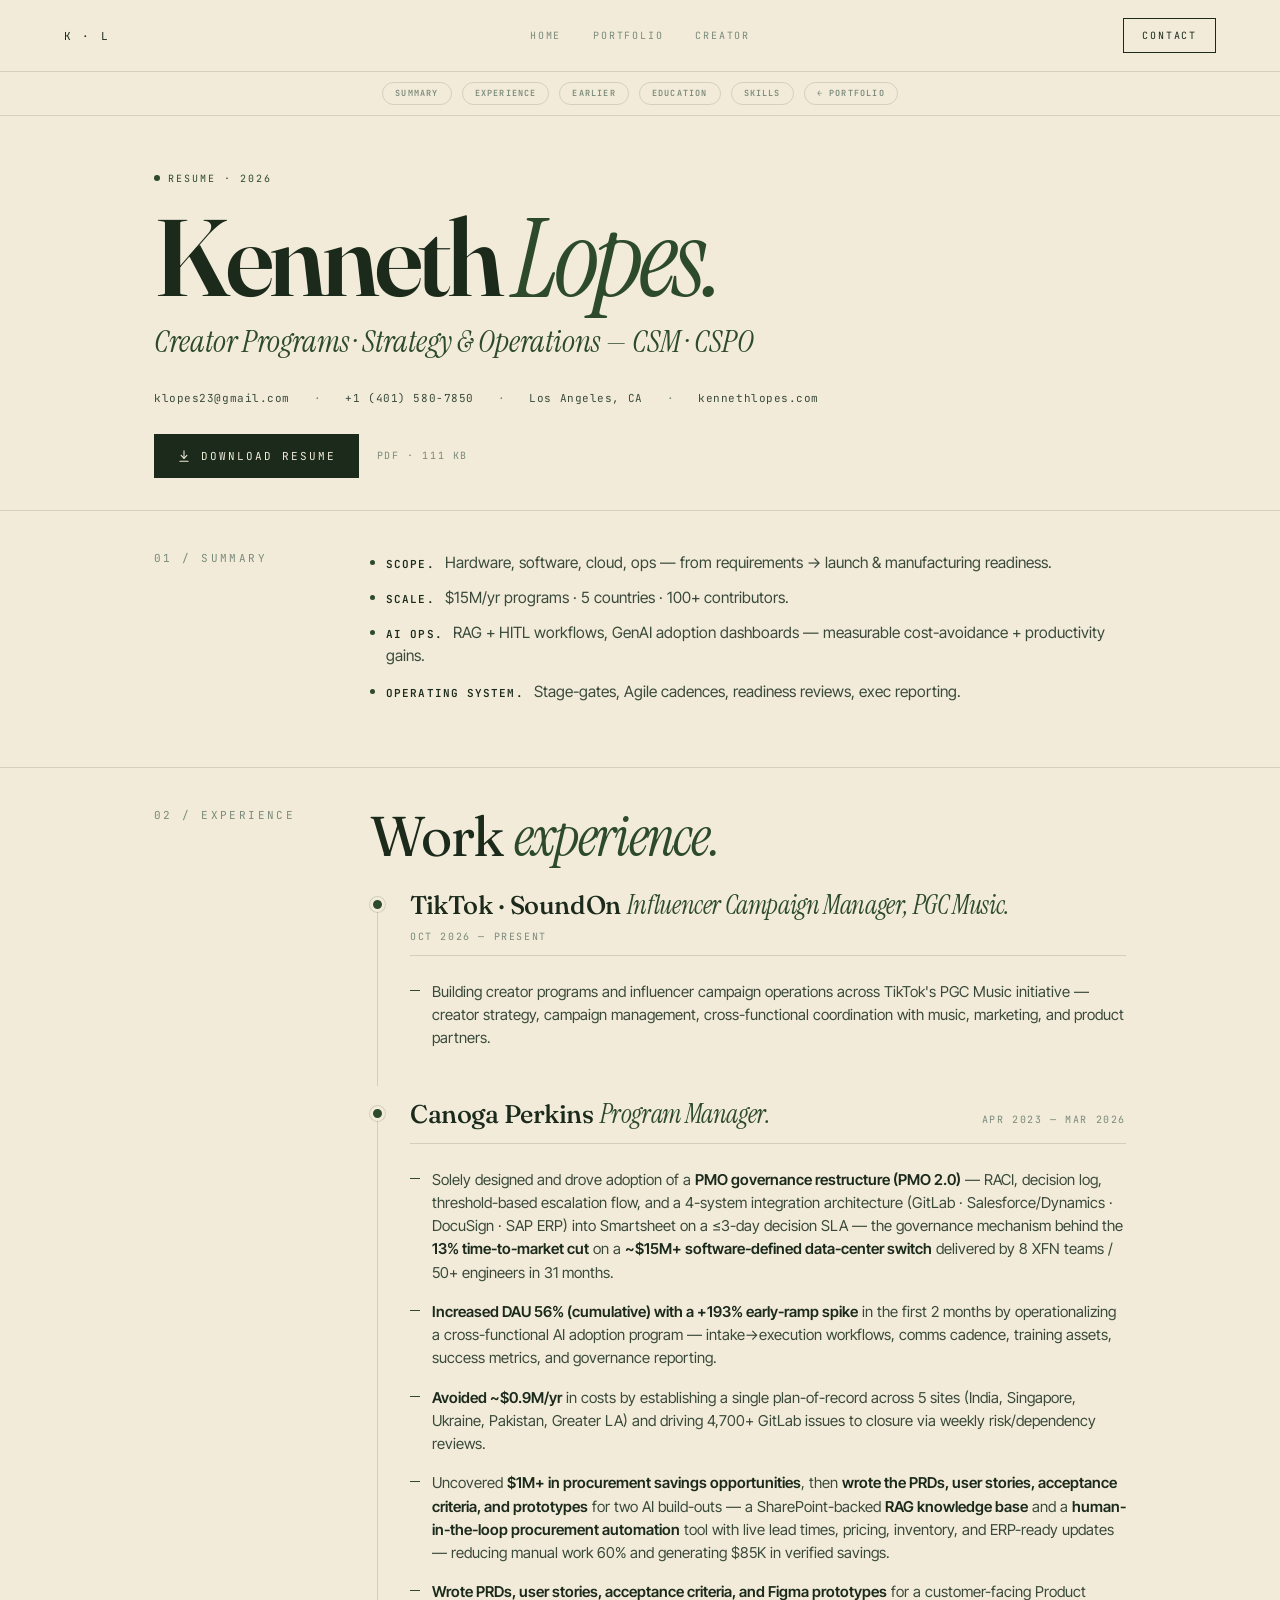
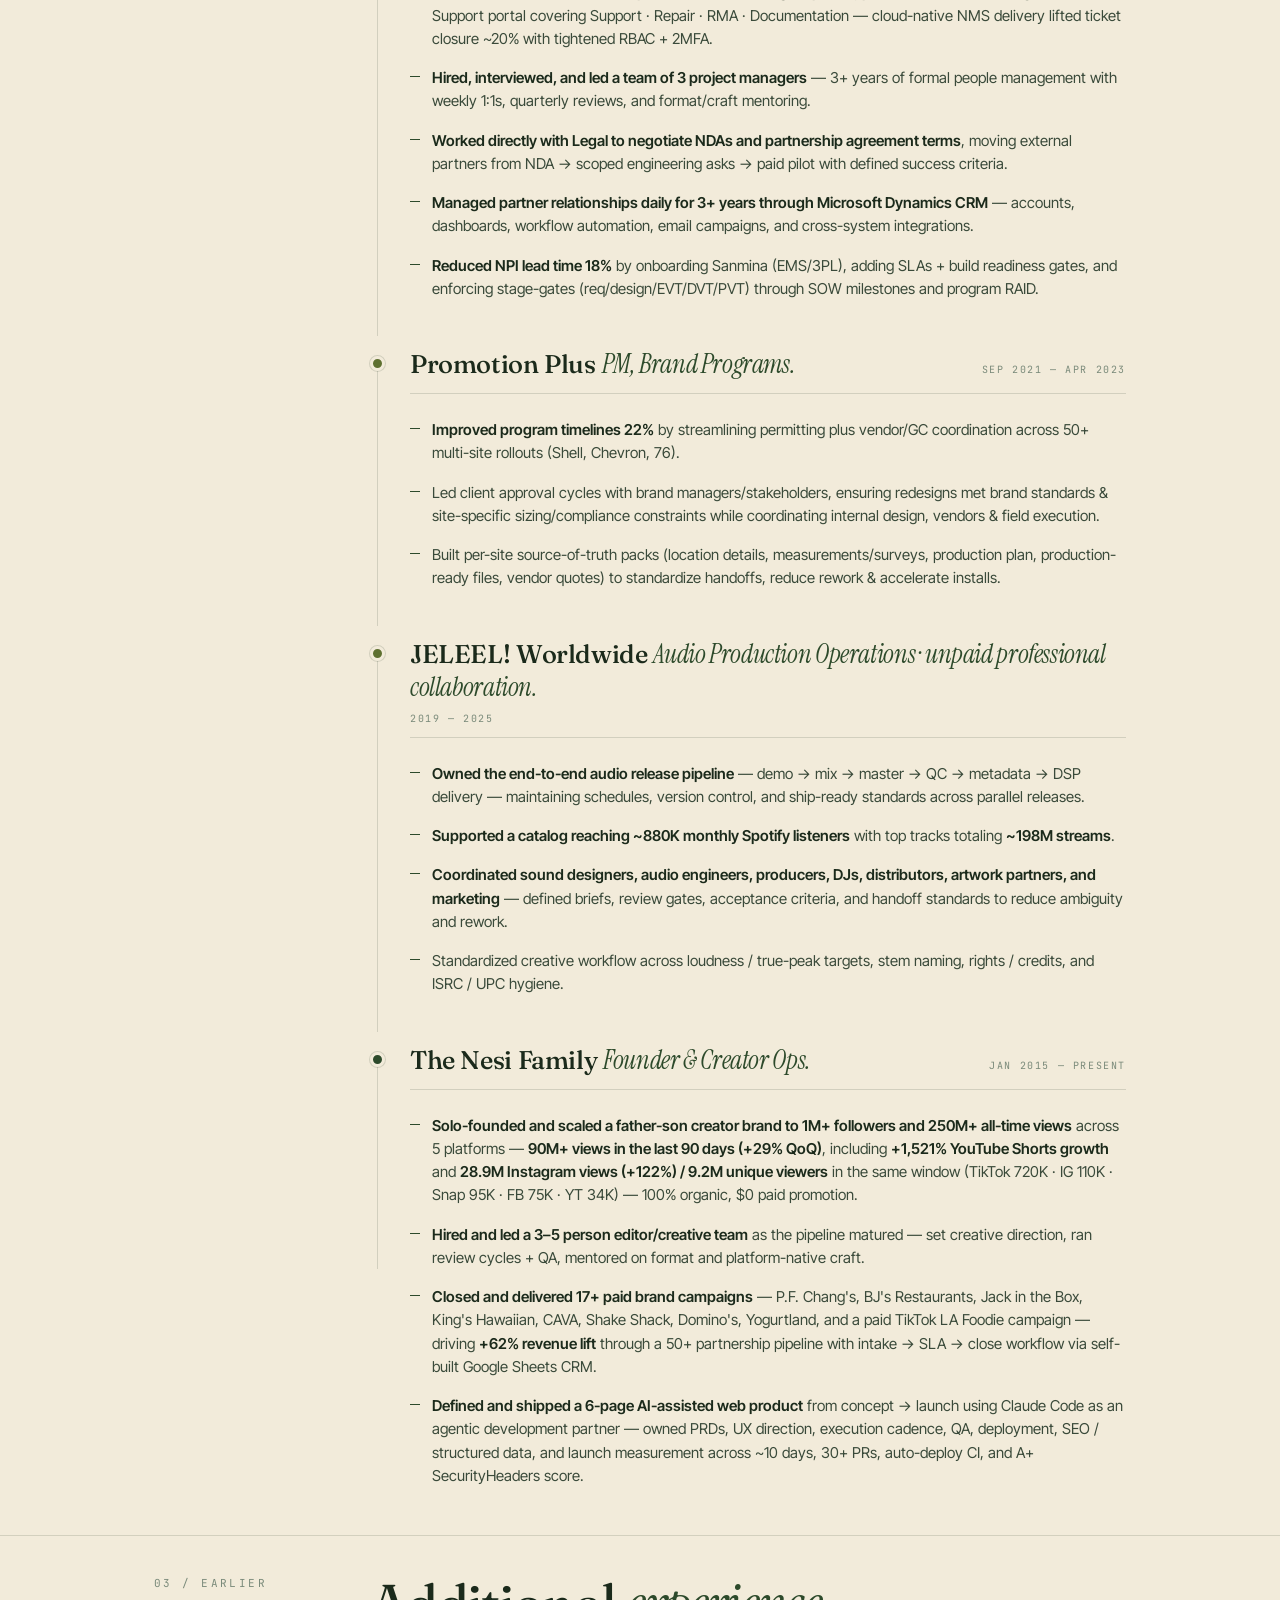
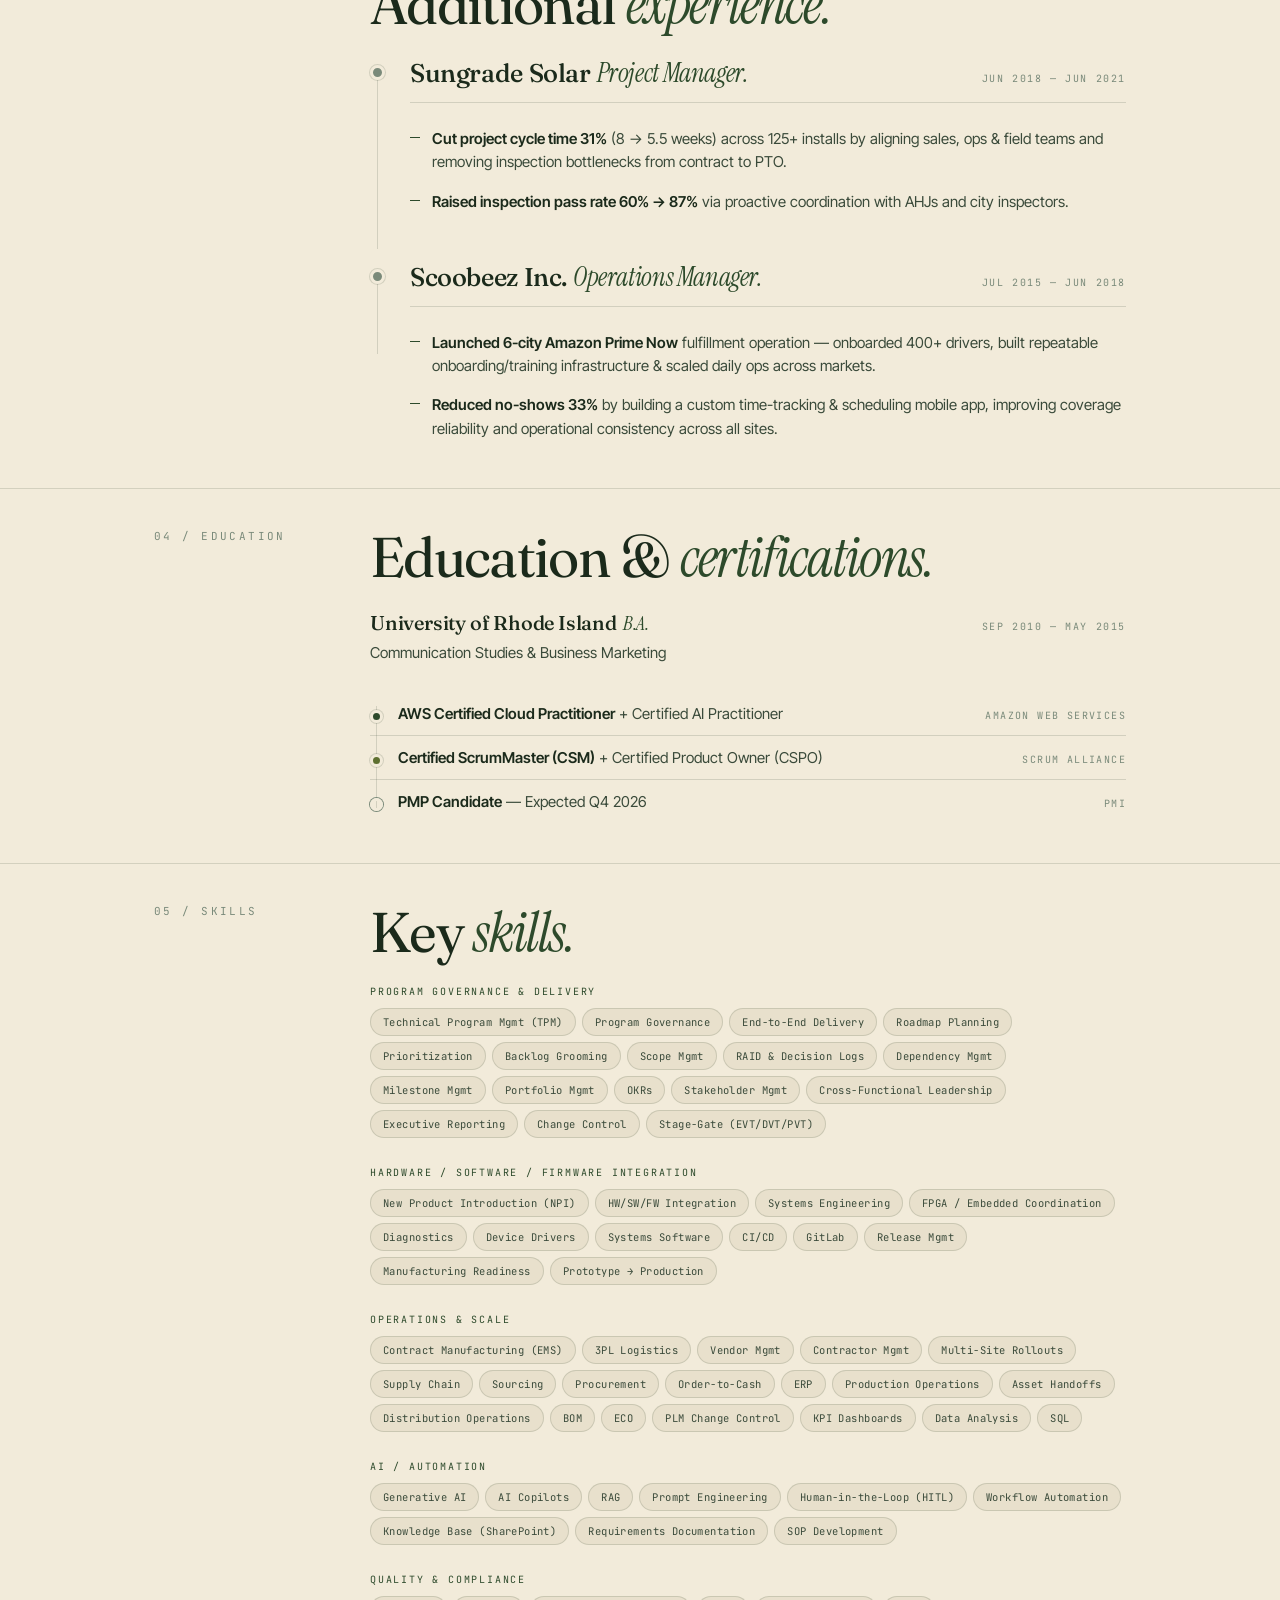
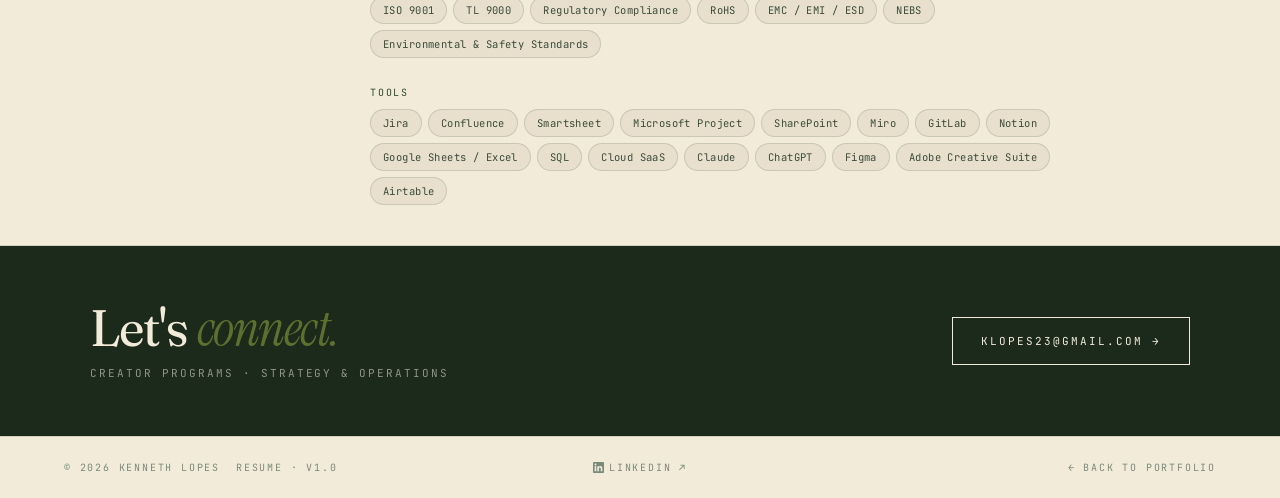
==== experience.html @ 9dbd5d93 "feat: add \$15M+ program scale as 4th hero proof point Kenneth confirmed the source (2026-09-29): th" ====
<!DOCTYPE html>
<html lang="en">
<head>
  <meta charset="UTF-8" />
  <meta name="viewport" content="width=device-width, initial-scale=1.0, viewport-fit=cover" />
  <meta name="theme-color" content="#F2EBDA" />
  <meta name="apple-mobile-web-app-capable" content="yes" />
  <meta name="mobile-web-app-capable" content="yes" />
  <meta name="apple-mobile-web-app-status-bar-style" content="default" />
  <meta name="apple-mobile-web-app-title" content="K · Lopes" />
  <link rel="apple-touch-icon" href="/assets/headshot.jpg" />
  <link rel="manifest" href="/manifest.json" />
  <title>Kenneth Lopes — Experience · Creator Programs · Strategy & Operations · Technical Depth (@nesimento_)</title>
  <link rel="stylesheet" href="/tokens.css" />
  <meta name="description" content="Kenneth Lopes — Creator Programs, Strategy & Operations (Los Angeles). 10+ years across creator growth, music, systems, and scalable operations. Founder of The Nesi Family (@nesimento_, @nesimento) — 1M+ audience, 250M+ views, 17+ closed brand deals. Starting Oct 2026 at TikTok / SoundOn." />
  <meta name="keywords" content="Kenneth Lopes, Nesimento, The Nesi Family, @nesimento_, @nesimento, Sr. Technical Program Manager, TPM, AI Enablement, GenAI, RAG, HITL, creator economy, creator operations, creator manager, brand partnerships, influencer marketing, content operations, TikTok creator, Instagram creator, YouTube Shorts, Snapchat Spotlight, JELEEL, Los Angeles" />
  <link rel="canonical" href="https://kennethlopes.com/experience.html" />
  <meta property="og:title" content="Kenneth Lopes — Creator Programs · Strategy & Operations" />
  <meta property="og:description" content="Creator Programs · Strategy & Operations. Founder of The Nesi Family (@nesimento_) — 1M+ audience, 250M+ views, 17+ closed brand deals. Starting Oct 2026 at TikTok / SoundOn." />
  <meta property="og:image" content="https://kennethlopes.com/assets/og-portfolio.jpg" />
  <meta property="og:url" content="https://kennethlopes.com/experience.html" />
  <meta property="og:site_name" content="Kenneth Lopes · The Nesi Family" />
  <meta property="og:type" content="website" />
  <meta name="twitter:card" content="summary_large_image" />
  <meta name="twitter:title" content="Kenneth Lopes — Creator Programs · Strategy & Operations" />
  <meta name="twitter:description" content="Creator Programs · Strategy & Operations. @nesimento_ · 1M+ audience." />
  <meta name="twitter:image" content="https://kennethlopes.com/assets/og-portfolio.jpg" />
  <link rel="icon" href="/assets/favicon.ico" />
  <!-- JSON-LD Person schema — binds Kenneth's name to every social handle so Google's Knowledge Graph
       surfaces the creator profiles alongside his name in search results. -->
  <script type="application/ld+json">
  {
    "@context": "https://schema.org",
    "@type": "Person",
    "name": "Kenneth Lopes",
    "alternateName": ["Nesimento", "@nesimento_", "@nesimento", "The Nesi Family creator", "Nesi", "Kenneth N. Lopes"],
    "url": "https://kennethlopes.com/experience.html",
    "mainEntityOfPage": "https://kennethlopes.com/",
    "image": "https://kennethlopes.com/assets/headshot.jpg",
    "jobTitle": "Creator Programs · Strategy & Operations",
    "description": "Sr. TPM (Los Angeles) with 10+ years across TPM, creator operations, brand partnerships, and AI enablement. Founder of The Nesi Family (@nesimento_) — 1M+ followers, 250M+ views.",
    "address": { "@type": "PostalAddress", "addressLocality": "Los Angeles", "addressRegion": "CA", "addressCountry": "US" },
    "alumniOf": { "@type": "CollegeOrUniversity", "name": "University of Rhode Island", "department": "College of Business · Communication Studies & Business Marketing" },
    "knowsAbout": [
      "Technical Program Management", "AI Enablement", "GenAI Operations", "RAG + HITL workflows",
      "Creator Economy", "Creator Operations", "Creator Ops", "Brand Partnerships", "Influencer Marketing",
      "Content Operations", "Content Programming", "Short-form Video", "TikTok Strategy", "Instagram Reels",
      "YouTube Shorts", "Snapchat Spotlight", "Cross-Platform Distribution", "Audience Analytics",
      "Hardware/Software/Firmware Integration", "New Product Introduction", "Multi-Site Governance",
      "Stage-Gate Delivery", "Cross-Functional Leadership", "Microsoft Dynamics CRM", "Smartsheet Governance"
    ],
    "sameAs": [
      "https://linkedin.com/in/kennethlopes",
      "https://github.com/klopes23",
      "https://www.tiktok.com/@nesimento_",
      "https://www.instagram.com/nesimento",
      "https://www.snapchat.com/add/nesimento",
      "https://www.facebook.com/nesimento",
      "https://www.youtube.com/@thenesifamily"
    ],
    "worksFor": { "@type": "Organization", "@id": "https://kennethlopes.com/media-kit.html#nesi-family", "name": "The Nesi Family" }
  }
  </script>
  <link rel="preconnect" href="https://fonts.googleapis.com" />
  <link rel="preconnect" href="https://fonts.gstatic.com" crossorigin />
  <link href="https://fonts.googleapis.com/css2?family=Fraunces:ital,opsz,wght@0,9..144,300;0,9..144,400;0,9..144,500;0,9..144,600;0,9..144,700;1,9..144,400&family=Inter+Tight:wght@300;400;500;600;700&family=Instrument+Serif:ital@0;1&family=JetBrains+Mono:wght@400;500&display=swap" rel="stylesheet" />

  <style>
    :root {
      --bg:      #F2EBDA;
      --bg-2:    #E8E0CC;
      --ink:     #1B2A1B;
      --ink-2:   #3A4A3A;
      --muted:   #7A8A7A;
      --line:    rgba(27,42,27,0.14);
      --accent:  #2D4A2B;
      --accent-2:#5E7030;
      --pop:     #C76F3D;
      --gutter:  clamp(20px, 5vw, 80px);

      --font-display: 'Fraunces', Georgia, serif;
      --font-italic:  'Instrument Serif', Georgia, serif;
      --font-body:    'Inter Tight', system-ui, sans-serif;
      --font-mono:    'JetBrains Mono', ui-monospace, monospace;
    }

    *, *::before, *::after { box-sizing: border-box; margin: 0; padding: 0; }
    html { scroll-behavior: smooth; }
    body { background: var(--bg); color: var(--ink); font-family: var(--font-body); -webkit-font-smoothing: antialiased; }
    a { color: inherit; text-decoration: none; }

    .wrap { max-width: 1100px; margin: 0 auto; padding: 0 var(--gutter); }

    /* ── NAV (shared) ── */
    .topnav {
      position: sticky; top: 0; z-index: 100;
      background: var(--bg);
      border-bottom: 1px solid var(--line);
    }
    .topnav-inner {
      max-width: 1280px; margin: 0 auto;
      padding: 18px var(--gutter);
      display: grid; grid-template-columns: 1fr auto 1fr;
      align-items: center; gap: 24px;
    }
    .topnav-brand {
      font-family: var(--font-mono); font-size: 11px; letter-spacing: 0.2em;
      text-transform: uppercase; color: var(--ink); justify-self: start;
    }
    .topnav-links { display: flex; gap: 32px; justify-content: center; }
    .topnav-link {
      font-family: var(--font-mono); font-size: 10px; letter-spacing: 0.18em;
      text-transform: uppercase; color: var(--muted); transition: color 0.15s;
    }
    .topnav-link:hover { color: var(--ink); }
    .topnav-link.is-active { color: var(--ink); }
    .topnav-cta {
      justify-self: end;
      font-family: var(--font-mono); font-size: 10px; letter-spacing: 0.18em;
      text-transform: uppercase;
      padding: 10px 18px; border: 1.5px solid var(--ink); color: var(--ink);
      transition: background 0.15s, color 0.15s;
    }
    .topnav-cta:hover { background: var(--ink); color: var(--bg); }


    /* ── SUBNAV ── */
    .nav-stack { position: sticky; top: 0; z-index: 100; }
    .topnav { position: relative; }
    .subnav {
      background: rgba(242,235,218,0.92);
      backdrop-filter: blur(8px); -webkit-backdrop-filter: blur(8px);
      border-bottom: 1px solid var(--line);
    }
    .subnav-inner {
      max-width: 1100px; margin: 0 auto;
      padding: 10px var(--gutter);
      display: flex; gap: 10px; justify-content: center;
      overflow: visible; flex-wrap: wrap; row-gap: 8px;
    }
    .subnav-link {
      font-family: var(--font-mono); font-size: 8.5px;
      letter-spacing: 0.14em; text-transform: uppercase; font-weight: 600;
      color: var(--muted); white-space: nowrap; line-height: 1;
      padding: 6px 12px; border: 1px solid var(--line);
      border-radius: 999px;
      transition: color 0.15s, border-color 0.15s, background 0.15s;
    }
    .subnav-link:hover { color: var(--ink); border-color: var(--ink); }
    .subnav-link.is-active { color: var(--ink); border-color: var(--ink); background: rgba(27,42,27,0.04); }
    section[id] { scroll-margin-top: 130px; }

    /* ── HEADER ── */
    .resume-header {
      padding: 56px 0 32px;
      border-bottom: 1px solid var(--line);
    }
    .resume-eyebrow {
      font-family: var(--font-mono); font-size: 10px;
      letter-spacing: 0.2em; text-transform: uppercase; color: var(--accent);
      margin-bottom: 22px;
      display: flex; align-items: center; gap: 8px;
    }
    .resume-eyebrow::before {
      content: ''; width: 6px; height: 6px; border-radius: 50%; background: var(--accent);
    }
    .resume-name {
      font-family: var(--font-display);
      font-size: clamp(54px, 7vw, 96px);
      font-weight: 600; letter-spacing: -0.04em; line-height: 0.95;
      color: var(--ink);
    }
    .resume-name em {
      font-family: var(--font-italic); font-style: italic; font-weight: 400;
      color: var(--accent);
    }
    .resume-title {
      font-family: var(--font-italic);
      font-style: italic;
      font-size: clamp(22px, 2.4vw, 32px);
      line-height: 1.3; color: var(--accent);
      margin-top: 14px;
    }
    .resume-contact {
      margin-top: 28px;
      display: flex; flex-wrap: wrap; gap: 8px 24px;
      font-family: var(--font-mono); font-size: 11px;
      letter-spacing: 0.05em; color: var(--ink-2);
    }
    .resume-contact a { color: var(--ink-2); border-bottom: 1px solid transparent; transition: border-color 0.15s, color 0.15s; }
    .resume-contact a:hover { color: var(--ink); border-color: var(--ink); }
    .resume-contact .sep { color: var(--muted); }
    .resume-actions {
      margin-top: 28px;
      display: flex; flex-wrap: wrap; gap: 12px;
    }
    .download-btn {
      display: inline-flex; align-items: center; gap: 10px;
      font-family: var(--font-mono); font-size: 11px;
      letter-spacing: 0.18em; text-transform: uppercase;
      padding: 14px 22px;
      background: var(--ink); color: var(--bg);
      border: 1.5px solid var(--ink);
      transition: background 0.15s, color 0.15s, border-color 0.15s;
    }
    .download-btn:hover { background: var(--accent); border-color: var(--accent); }
    .download-btn svg { width: 14px; height: 14px; flex-shrink: 0; }
    .download-btn-meta {
      display: inline-flex; align-items: center;
      font-family: var(--font-mono); font-size: 10px;
      letter-spacing: 0.16em; text-transform: uppercase; color: var(--muted);
      padding: 0 6px;
    }

    /* ── SECTION ── */
    .section {
      padding: 40px 0;
      border-bottom: 1px solid var(--line);
    }
    .section-grid {
      display: grid; grid-template-columns: 180px 1fr;
      gap: 36px; align-items: start;
    }
    .section-eyebrow {
      font-family: var(--font-mono); font-size: 11px;
      letter-spacing: 0.22em; text-transform: uppercase; color: var(--muted);
      position: sticky; top: 130px;
    }
    .section-heading {
      font-family: var(--font-display);
      font-size: clamp(28px, 3vw, 40px);
      font-weight: 400; letter-spacing: -0.02em; line-height: 1.05;
      margin-bottom: 24px;
      color: var(--ink);
    }
    .section-heading em {
      font-family: var(--font-italic); font-style: italic; color: var(--accent);
    }

    /* ── SUMMARY ── */
    .summary p {
      font-family: var(--font-display);
      font-size: clamp(17px, 1.4vw, 20px);
      line-height: 1.55; color: var(--ink-2);
      margin-bottom: 14px;
    }
    .summary p:last-child { margin-bottom: 0; }
    .summary p strong { color: var(--ink); font-weight: 500; }
    .summary-bullets {
      list-style: none; padding: 0; margin: 0 0 24px;
      display: flex; flex-direction: column; gap: 12px;
    }
    .summary-bullets li {
      position: relative; padding-left: 16px;
      font-family: var(--font-body); font-size: 15.5px; line-height: 1.5;
      color: var(--ink-2);
    }
    .summary-bullets li::before {
      content: ''; position: absolute; left: 0; top: 9px;
      width: 5px; height: 5px; border-radius: 50%; background: var(--accent);
    }
    .summary-bullets li strong {
      color: var(--ink); font-weight: 600;
      font-family: var(--font-mono); font-size: 11px;
      letter-spacing: 0.1em; text-transform: uppercase;
      display: inline-block; margin-right: 6px;
    }
    .summary-resume-btn {
      /* v4: desktop-hide — kept in DOM so mobile.css can re-show it on small viewports */
      display: none;
      align-items: center; gap: 8px;
      padding: 12px 20px; margin-top: 8px;
      background: var(--ink); color: var(--bg) !important;
      border-radius: 999px; text-decoration: none;
      font-family: var(--font-mono); font-size: 10.5px;
      letter-spacing: 0.2em; text-transform: uppercase; font-weight: 600;
      transition: background 0.15s, color 0.15s;
    }
    .summary-resume-btn:hover { background: var(--accent); }

    /* ── ROLE — v4: timeline rail + accent dot per role (mirrors mobile design) ── */
    .role {
      position: relative;
      padding-left: 40px;
      padding-bottom: 28px;
      margin-bottom: 12px;
    }
    .role:last-child { margin-bottom: 0; padding-bottom: 0; }
    .role::before {
      content: ''; position: absolute;
      left: 7px; top: 18px; bottom: 0;
      width: 1px; background: var(--line);
    }
    .role:last-child::before { bottom: 50%; }
    .role::after {
      content: ''; position: absolute;
      left: 0; top: 8px;
      width: 15px; height: 15px; border-radius: 50%;
      background: var(--accent);
      border: 3px solid var(--bg, #F2EBDA);
      box-shadow: 0 0 0 1px var(--line);
    }
    .role[data-accent="olive"]::after  { background: #5E7030; }
    .role[data-accent="forest"]::after { background: #2D4A2B; }
    .role[data-accent="muted"]::after  { background: #7A8A7A; }
    .role-head {
      display: flex; flex-wrap: wrap; justify-content: space-between;
      align-items: baseline; gap: 8px 24px;
      margin-bottom: 8px;
      padding-bottom: 12px;
      border-bottom: 1px solid var(--line);
    }
    .role-company {
      font-family: var(--font-display);
      font-size: clamp(22px, 2vw, 28px);
      font-weight: 500; letter-spacing: -0.015em; color: var(--ink);
    }
    .role-company em {
      font-family: var(--font-italic); font-style: italic; font-weight: 400;
      color: var(--accent); margin-left: 6px;
    }
    .role-dates {
      font-family: var(--font-mono); font-size: 10px;
      letter-spacing: 0.16em; text-transform: uppercase; color: var(--muted);
      white-space: nowrap;
    }
    .role-bullets { list-style: none; padding-left: 0; margin-top: 16px; }
    .role-bullets li {
      position: relative;
      padding-left: 22px; padding-top: 8px; padding-bottom: 8px;
      font-size: 15px; line-height: 1.55; color: var(--ink-2);
    }
    .role-bullets li::before {
      content: '';
      position: absolute; left: 0; top: 18px;
      width: 10px; height: 1px; background: var(--accent);
    }
    .role-bullets li strong {
      color: var(--ink); font-weight: 600;
    }

    /* ── EDU + CERT ── */
    .edu-block { margin-bottom: 28px; }
    .edu-block:last-child { margin-bottom: 0; }
    .edu-head {
      display: flex; flex-wrap: wrap; justify-content: space-between;
      gap: 8px 24px; align-items: baseline;
      margin-bottom: 6px;
    }
    .edu-school {
      font-family: var(--font-display);
      font-size: 20px; font-weight: 500; letter-spacing: -0.01em;
      color: var(--ink);
    }
    .edu-school em {
      font-family: var(--font-italic); font-style: italic; font-weight: 400;
      color: var(--accent); margin-left: 6px;
    }
    .edu-dates {
      font-family: var(--font-mono); font-size: 10px;
      letter-spacing: 0.16em; text-transform: uppercase; color: var(--muted);
    }
    .edu-degree {
      font-size: 15px; color: var(--ink-2); line-height: 1.5;
    }
    /* v4: timeline-style cert rail — mirrors the work-experience timeline */
    .cert-list {
      list-style: none; padding: 0; margin-top: 12px;
      position: relative;
    }
    .cert-list::before {
      content: ''; position: absolute;
      left: 6px; top: 14px; bottom: 14px;
      width: 1px; background: var(--line);
    }
    .cert-list li {
      position: relative;
      display: grid; grid-template-columns: 1fr auto;
      gap: 16px; align-items: baseline;
      padding: 12px 0 12px 28px;
      border-bottom: 1px solid var(--line);
      font-size: 15px; color: var(--ink-2);
    }
    .cert-list li::before {
      content: ''; position: absolute;
      left: 0; top: 18px;
      width: 13px; height: 13px; border-radius: 50%;
      background: var(--accent);
      border: 3px solid var(--bg);
      box-shadow: 0 0 0 1px var(--line);
    }
    .cert-list li[data-accent="olive"]::before  { background: #5E7030; }
    .cert-list li[data-accent="forest"]::before { background: #2D4A2B; }
    .cert-list li[data-accent="muted"]::before  { background: transparent; box-shadow: 0 0 0 1px var(--muted); }
    .cert-list li:last-child { border-bottom: none; }
    .cert-list li strong { color: var(--ink); font-weight: 600; }
    .cert-issuer {
      font-family: var(--font-mono); font-size: 10px;
      letter-spacing: 0.14em; text-transform: uppercase; color: var(--muted);
      white-space: nowrap;
    }

    /* ── SKILLS ── */
    .skills-group { margin-bottom: 28px; }
    .skills-group:last-child { margin-bottom: 0; }
    .skills-head {
      font-family: var(--font-mono); font-size: 10px;
      letter-spacing: 0.18em; text-transform: uppercase;
      color: var(--accent); margin-bottom: 10px;
    }
    .skills-list {
      display: flex; flex-wrap: wrap; gap: 6px;
    }
    .skill-chip {
      font-family: var(--font-mono); font-size: 10.5px;
      letter-spacing: 0.04em; color: var(--ink-2);
      padding: 6px 12px;
      border: 1px solid var(--line);
      background: var(--bg-2);
      border-radius: 999px;
    }

    /* ── CTA STRIP ── */
    .cta-strip {
      background: var(--ink); color: var(--bg);
      padding: 56px var(--gutter);
    }
    .cta-strip-inner {
      max-width: 1100px; margin: 0 auto;
      display: grid; grid-template-columns: 1fr auto;
      gap: 32px; align-items: center;
    }
    .cta-strip h2 {
      font-family: var(--font-display);
      font-size: clamp(36px, 4vw, 56px);
      font-weight: 400; letter-spacing: -0.03em; line-height: 1;
      color: var(--bg);
    }
    .cta-strip h2 em { font-family: var(--font-italic); font-style: italic; color: var(--accent-2); }
    .cta-strip-meta {
      font-family: var(--font-mono); font-size: 11px;
      letter-spacing: 0.18em; text-transform: uppercase;
      color: rgba(242,235,218,0.55); margin-top: 12px;
    }
    .cta-btn {
      font-family: var(--font-mono); font-size: 11px;
      letter-spacing: 0.18em; text-transform: uppercase;
      padding: 16px 28px;
      border: 1.5px solid var(--bg); color: var(--bg);
      transition: background 0.15s, color 0.15s;
      white-space: nowrap;
    }
    .cta-btn:hover { background: var(--bg); color: var(--ink); }

    /* ── FOOTER ── */
    .foot {
      padding: 24px var(--gutter);
      font-family: var(--font-mono); font-size: 10px;
      letter-spacing: 0.18em; text-transform: uppercase;
      color: var(--muted);
      display: grid; grid-template-columns: 1fr auto 1fr;
      align-items: center; gap: 16px;
      border-top: 1px solid var(--line);
    }
    .foot-left { display: flex; gap: 16px; flex-wrap: wrap; }
    .foot > a:last-child { justify-self: end; }
    @media (max-width: 720px) {
      .foot { grid-template-columns: 1fr; justify-items: center; text-align: center; gap: 10px; }
      .foot-left { justify-content: center; }
      .foot > a:last-child { justify-self: center; }
    }

    /* ── PRINT ── */
    @media print {
      .topnav, .cta-strip, .foot { display: none; }
      .section, .resume-header { padding: 18px 0; border-bottom: 1px solid #ccc; }
      .section-eyebrow { position: static; }
      body { background: white; color: #000; }
      .role-bullets li::before { background: #000; }
    }

    /* ── RESPONSIVE ── */
    @media (max-width: 720px) {
      .topnav-links { display: none; }
      .topnav-inner { grid-template-columns: 1fr auto; }
      .section-grid { grid-template-columns: 1fr; gap: 24px; }
      .section-eyebrow { position: static; }
      .cta-strip-inner { grid-template-columns: 1fr; gap: 24px; }
    }
  </style>
  <link rel="stylesheet" href="mobile.css" />
</head>
<body data-palette="pro" data-experience="true">

<!-- NAV -->
<div class="nav-stack">
<nav class="topnav" aria-label="Main navigation">
  <div class="topnav-inner">
    <a class="topnav-brand" href="index.html">K · L</a>
    <div class="topnav-links">
      <a class="topnav-link" href="index.html">Home</a>
      <a class="topnav-link" href="portfolio.html">Portfolio</a>
      <a class="topnav-link" href="media-kit.html">Creator</a>
    </div>
    <a class="topnav-cta" href="mailto:klopes23@gmail.com?subject=Let's connect">Contact</a>
  </div>
</nav>

<nav class="subnav" aria-label="Page sections">
  <div class="subnav-inner">
    <a class="subnav-link" href="#summary">Summary</a>
    <a class="subnav-link" href="#experience">Experience</a>
    <a class="subnav-link" href="#earlier">Earlier</a>
    <a class="subnav-link" href="#education">Education</a>
    <a class="subnav-link" href="#skills">Skills</a>
    <a class="subnav-link" href="portfolio.html">← Portfolio</a>
  </div>
</nav>
</div><!-- /nav-stack -->

<!-- HEADER -->
<header class="resume-header">
  <div class="wrap">
    <!-- Desktop hero (hidden on mobile by mobile.css) -->
    <div class="resume-desktop-only">
      <div class="resume-eyebrow">Resume · 2026</div>
      <h1 class="resume-name t-hero">Kenneth <em>Lopes.</em></h1>
      <p class="resume-title">Creator Programs · Strategy &amp; Operations — CSM · CSPO</p>
      <div class="resume-contact">
        <a href="mailto:klopes23@gmail.com">klopes23@gmail.com</a>
        <span class="sep">·</span>
        <a href="tel:+14015807850">+1 (401) 580-7850</a>
        <span class="sep">·</span>
        <span>Los Angeles, CA</span>
        <span class="sep">·</span>
        <a href="https://www.kennethlopes.com">kennethlopes.com</a>
      </div>
      <div class="resume-actions">
        <a class="download-btn" href="assets/TPM%20Kenneth_Lopes_2026_Resume.pdf" download="Kenneth_Lopes_2026_Resume.pdf">
          <svg viewBox="0 0 24 24" fill="none" stroke="currentColor" stroke-width="1.8" stroke-linecap="round" stroke-linejoin="round" aria-hidden="true">
            <path d="M12 3v13"/><path d="M7 11l5 5 5-5"/><path d="M5 21h14"/>
          </svg>
          Download resume
        </a>
        <span class="download-btn-meta">PDF · 111 KB</span>
      </div>
    </div>
    <!-- Mobile hero (only shown on phones) -->
    <div class="resume-mobile-only" style="display:none;">
      <p class="resume-mobile-eyebrow">Resume · Experience</p>
      <h1 class="resume-mobile-title">
        10+ years shipping<br/>
        <em class="emphasis">programs.</em>
      </h1>
      <p class="resume-mobile-tagline">
        Cross-functional PM at Canoga Perkins. Built GenAI-enabled ops products from intake to execution.
      </p>
      <!-- v4: first download button removed — single CTA lives under the summary bullets. -->
    </div>
  </div>
</header>

<!-- SUMMARY -->
<section class="section" id="summary">
  <div class="wrap">
    <div class="section-grid">
      <div class="section-eyebrow">01 / Summary</div>
      <div class="summary">
        <!-- v4: h2 removed — redundant with the hero title. -->
        <ul class="summary-bullets">
          <li><strong>Scope.</strong> Hardware, software, cloud, ops — from requirements → launch & manufacturing readiness.</li>
          <li><strong>Scale.</strong> $15M/yr programs · 5 countries · 100+ contributors.</li>
          <li><strong>AI ops.</strong> RAG + HITL workflows, GenAI adoption dashboards — measurable cost-avoidance + productivity gains.</li>
          <li><strong>Operating system.</strong> Stage-gates, Agile cadences, readiness reviews, exec reporting.</li>
        </ul>
        <a class="summary-resume-btn" href="assets/TPM%20Kenneth_Lopes_2026_Resume.pdf" download="Kenneth_Lopes_2026_Resume.pdf">
          ↓ Download PDF resume
        </a>
      </div>
    </div>
  </div>
</section>

<!-- WORK EXPERIENCE -->
<section class="section" id="experience">
  <div class="wrap">
    <div class="section-grid">
      <div class="section-eyebrow">02 / Experience</div>
      <div>
        <h2 class="section-heading t-section">Work <em>experience.</em></h2>

        <article class="role" data-accent="pop">
          <div class="role-head">
            <div class="role-company">TikTok · SoundOn<em>Influencer Campaign Manager, PGC Music.</em></div>
            <div class="role-dates">Oct 2026 — Present</div>
          </div>
          <ul class="role-bullets">
            <li>Building creator programs and influencer campaign operations across TikTok's PGC Music initiative — creator strategy, campaign management, cross-functional coordination with music, marketing, and product partners.</li>
          </ul>
        </article>

        <article class="role" data-accent="accent">
          <div class="role-head">
            <div class="role-company">Canoga Perkins<em>Program Manager.</em></div>
            <div class="role-dates">Apr 2023 — Mar 2026</div>
          </div>
          <ul class="role-bullets">
            <li>Solely designed and drove adoption of a <strong>PMO governance restructure (PMO 2.0)</strong> — RACI, decision log, threshold-based escalation flow, and a 4-system integration architecture (GitLab · Salesforce/Dynamics · DocuSign · SAP ERP) into Smartsheet on a ≤3-day decision SLA — the governance mechanism behind the <strong>13% time-to-market cut</strong> on a <strong>~$15M+ software-defined data-center switch</strong> delivered by 8 XFN teams / 50+ engineers in 31 months.</li>
            <li><strong>Increased DAU 56% (cumulative) with a +193% early-ramp spike</strong> in the first 2 months by operationalizing a cross-functional AI adoption program — intake→execution workflows, comms cadence, training assets, success metrics, and governance reporting.</li>
            <li><strong>Avoided ~$0.9M/yr</strong> in costs by establishing a single plan-of-record across 5 sites (India, Singapore, Ukraine, Pakistan, Greater LA) and driving 4,700+ GitLab issues to closure via weekly risk/dependency reviews.</li>
            <li>Uncovered <strong>$1M+ in procurement savings opportunities</strong>, then <strong>wrote the PRDs, user stories, acceptance criteria, and prototypes</strong> for two AI build-outs — a SharePoint-backed <strong>RAG knowledge base</strong> and a <strong>human-in-the-loop procurement automation</strong> tool with live lead times, pricing, inventory, and ERP-ready updates — reducing manual work 60% and generating $85K in verified savings.</li>
            <li><strong>Wrote PRDs, user stories, acceptance criteria, and Figma prototypes</strong> for a customer-facing Product Support portal covering Support · Repair · RMA · Documentation — cloud-native NMS delivery lifted ticket closure ~20% with tightened RBAC + 2MFA.</li>
            <li><strong>Hired, interviewed, and led a team of 3 project managers</strong> — 3+ years of formal people management with weekly 1:1s, quarterly reviews, and format/craft mentoring.</li>
            <li><strong>Worked directly with Legal to negotiate NDAs and partnership agreement terms</strong>, moving external partners from NDA → scoped engineering asks → paid pilot with defined success criteria.</li>
            <li><strong>Managed partner relationships daily for 3+ years through Microsoft Dynamics CRM</strong> — accounts, dashboards, workflow automation, email campaigns, and cross-system integrations.</li>
            <li><strong>Reduced NPI lead time 18%</strong> by onboarding Sanmina (EMS/3PL), adding SLAs + build readiness gates, and enforcing stage-gates (req/design/EVT/DVT/PVT) through SOW milestones and program RAID.</li>
          </ul>
        </article>

        <article class="role" data-accent="olive">
          <div class="role-head">
            <div class="role-company">Promotion Plus<em>PM, Brand Programs.</em></div>
            <div class="role-dates">Sep 2021 — Apr 2023</div>
          </div>
          <ul class="role-bullets">
            <li><strong>Improved program timelines 22%</strong> by streamlining permitting plus vendor/GC coordination across 50+ multi-site rollouts (Shell, Chevron, 76).</li>
            <li>Led client approval cycles with brand managers/stakeholders, ensuring redesigns met brand standards &amp; site-specific sizing/compliance constraints while coordinating internal design, vendors &amp; field execution.</li>
            <li>Built per-site source-of-truth packs (location details, measurements/surveys, production plan, production-ready files, vendor quotes) to standardize handoffs, reduce rework &amp; accelerate installs.</li>
          </ul>
        </article>

        <article class="role" data-accent="olive">
          <div class="role-head">
            <div class="role-company">JELEEL! Worldwide<em>Audio Production Operations · unpaid professional collaboration.</em></div>
            <div class="role-dates">2019 — 2025</div>
          </div>
          <ul class="role-bullets">
            <li><strong>Owned the end-to-end audio release pipeline</strong> — demo → mix → master → QC → metadata → DSP delivery — maintaining schedules, version control, and ship-ready standards across parallel releases.</li>
            <li><strong>Supported a catalog reaching ~880K monthly Spotify listeners</strong> with top tracks totaling <strong>~198M streams</strong>.</li>
            <li><strong>Coordinated sound designers, audio engineers, producers, DJs, distributors, artwork partners, and marketing</strong> — defined briefs, review gates, acceptance criteria, and handoff standards to reduce ambiguity and rework.</li>
            <li>Standardized creative workflow across loudness / true-peak targets, stem naming, rights / credits, and ISRC / UPC hygiene.</li>
          </ul>
        </article>

        <article class="role" data-accent="forest">
          <div class="role-head">
            <div class="role-company">The Nesi Family<em>Founder &amp; Creator Ops.</em></div>
            <div class="role-dates">Jan 2015 — Present</div>
          </div>
          <ul class="role-bullets">
            <li><strong>Solo-founded and scaled a father-son creator brand to 1M+ followers and 250M+ all-time views</strong> across 5 platforms — <strong>90M+ views in the last 90 days (+29% QoQ)</strong>, including <strong>+1,521% YouTube Shorts growth</strong> and <strong>28.9M Instagram views (+122%) / 9.2M unique viewers</strong> in the same window (TikTok 720K · IG 110K · Snap 95K · FB 75K · YT 34K) — 100% organic, $0 paid promotion.</li>
            <li><strong>Hired and led a 3–5 person editor/creative team</strong> as the pipeline matured — set creative direction, ran review cycles + QA, mentored on format and platform-native craft.</li>
            <li><strong>Closed and delivered 17+ paid brand campaigns</strong> — P.F. Chang's, BJ's Restaurants, Jack in the Box, King's Hawaiian, CAVA, Shake Shack, Domino's, Yogurtland, and a paid TikTok LA Foodie campaign — driving <strong>+62% revenue lift</strong> through a 50+ partnership pipeline with intake → SLA → close workflow via self-built Google Sheets CRM.</li>
            <li><strong>Defined and shipped a 6-page AI-assisted web product</strong> from concept → launch using Claude Code as an agentic development partner — owned PRDs, UX direction, execution cadence, QA, deployment, SEO / structured data, and launch measurement across ~10 days, 30+ PRs, auto-deploy CI, and A+ SecurityHeaders score.</li>
          </ul>
        </article>
      </div>
    </div>
  </div>
</section>

<!-- ADDITIONAL EXPERIENCE -->
<section class="section" id="earlier">
  <div class="wrap">
    <div class="section-grid">
      <div class="section-eyebrow">03 / Earlier</div>
      <div>
        <h2 class="section-heading t-section">Additional <em>experience.</em></h2>

        <article class="role" data-accent="muted">
          <div class="role-head">
            <div class="role-company">Sungrade Solar<em>Project Manager.</em></div>
            <div class="role-dates">Jun 2018 — Jun 2021</div>
          </div>
          <ul class="role-bullets">
            <li><strong>Cut project cycle time 31%</strong> (8 → 5.5 weeks) across 125+ installs by aligning sales, ops &amp; field teams and removing inspection bottlenecks from contract to PTO.</li>
            <li><strong>Raised inspection pass rate 60% → 87%</strong> via proactive coordination with AHJs and city inspectors.</li>
          </ul>
        </article>

        <article class="role" data-accent="muted">
          <div class="role-head">
            <div class="role-company">Scoobeez Inc.<em>Operations Manager.</em></div>
            <div class="role-dates">Jul 2015 — Jun 2018</div>
          </div>
          <ul class="role-bullets">
            <li><strong>Launched 6-city Amazon Prime Now</strong> fulfillment operation — onboarded 400+ drivers, built repeatable onboarding/training infrastructure &amp; scaled daily ops across markets.</li>
            <li><strong>Reduced no-shows 33%</strong> by building a custom time-tracking &amp; scheduling mobile app, improving coverage reliability and operational consistency across all sites.</li>
          </ul>
        </article>
      </div>
    </div>
  </div>
</section>

<!-- EDUCATION + CERTS -->
<section class="section" id="education">
  <div class="wrap">
    <div class="section-grid">
      <div class="section-eyebrow">04 / Education</div>
      <div>
        <h2 class="section-heading t-section">Education &amp; <em>certifications.</em></h2>

        <div class="edu-block">
          <div class="edu-head">
            <div class="edu-school">University of Rhode Island<em>B.A.</em></div>
            <div class="edu-dates">Sep 2010 — May 2015</div>
          </div>
          <div class="edu-degree">Communication Studies &amp; Business Marketing</div>
        </div>

        <ul class="cert-list">
          <li data-accent="accent">
            <span><strong>AWS Certified Cloud Practitioner</strong> + Certified AI Practitioner</span>
            <span class="cert-issuer">Amazon Web Services</span>
          </li>
          <li data-accent="olive">
            <span><strong>Certified ScrumMaster (CSM)</strong> + Certified Product Owner (CSPO)</span>
            <span class="cert-issuer">Scrum Alliance</span>
          </li>
          <li data-accent="muted">
            <span><strong>PMP Candidate</strong> — Expected Q4 2026</span>
            <span class="cert-issuer">PMI</span>
          </li>
        </ul>
      </div>
    </div>
  </div>
</section>

<!-- KEY SKILLS -->
<section class="section" id="skills">
  <div class="wrap">
    <div class="section-grid">
      <div class="section-eyebrow">05 / Skills</div>
      <div>
        <h2 class="section-heading t-section">Key <em>skills.</em></h2>

        <div class="skills-group">
          <div class="skills-head">Program Governance &amp; Delivery</div>
          <div class="skills-list">
            <span class="skill-chip">Technical Program Mgmt (TPM)</span>
            <span class="skill-chip">Program Governance</span>
            <span class="skill-chip">End-to-End Delivery</span>
            <span class="skill-chip">Roadmap Planning</span>
            <span class="skill-chip">Prioritization</span>
            <span class="skill-chip">Backlog Grooming</span>
            <span class="skill-chip">Scope Mgmt</span>
            <span class="skill-chip">RAID &amp; Decision Logs</span>
            <span class="skill-chip">Dependency Mgmt</span>
            <span class="skill-chip">Milestone Mgmt</span>
            <span class="skill-chip">Portfolio Mgmt</span>
            <span class="skill-chip">OKRs</span>
            <span class="skill-chip">Stakeholder Mgmt</span>
            <span class="skill-chip">Cross-Functional Leadership</span>
            <span class="skill-chip">Executive Reporting</span>
            <span class="skill-chip">Change Control</span>
            <span class="skill-chip">Stage-Gate (EVT/DVT/PVT)</span>
          </div>
        </div>

        <div class="skills-group">
          <div class="skills-head">Hardware / Software / Firmware Integration</div>
          <div class="skills-list">
            <span class="skill-chip">New Product Introduction (NPI)</span>
            <span class="skill-chip">HW/SW/FW Integration</span>
            <span class="skill-chip">Systems Engineering</span>
            <span class="skill-chip">FPGA / Embedded Coordination</span>
            <span class="skill-chip">Diagnostics</span>
            <span class="skill-chip">Device Drivers</span>
            <span class="skill-chip">Systems Software</span>
            <span class="skill-chip">CI/CD</span>
            <span class="skill-chip">GitLab</span>
            <span class="skill-chip">Release Mgmt</span>
            <span class="skill-chip">Manufacturing Readiness</span>
            <span class="skill-chip">Prototype → Production</span>
          </div>
        </div>

        <div class="skills-group">
          <div class="skills-head">Operations &amp; Scale</div>
          <div class="skills-list">
            <span class="skill-chip">Contract Manufacturing (EMS)</span>
            <span class="skill-chip">3PL Logistics</span>
            <span class="skill-chip">Vendor Mgmt</span>
            <span class="skill-chip">Contractor Mgmt</span>
            <span class="skill-chip">Multi-Site Rollouts</span>
            <span class="skill-chip">Supply Chain</span>
            <span class="skill-chip">Sourcing</span>
            <span class="skill-chip">Procurement</span>
            <span class="skill-chip">Order-to-Cash</span>
            <span class="skill-chip">ERP</span>
            <span class="skill-chip">Production Operations</span>
            <span class="skill-chip">Asset Handoffs</span>
            <span class="skill-chip">Distribution Operations</span>
            <span class="skill-chip">BOM</span>
            <span class="skill-chip">ECO</span>
            <span class="skill-chip">PLM Change Control</span>
            <span class="skill-chip">KPI Dashboards</span>
            <span class="skill-chip">Data Analysis</span>
            <span class="skill-chip">SQL</span>
          </div>
        </div>

        <div class="skills-group">
          <div class="skills-head">AI / Automation</div>
          <div class="skills-list">
            <span class="skill-chip">Generative AI</span>
            <span class="skill-chip">AI Copilots</span>
            <span class="skill-chip">RAG</span>
            <span class="skill-chip">Prompt Engineering</span>
            <span class="skill-chip">Human-in-the-Loop (HITL)</span>
            <span class="skill-chip">Workflow Automation</span>
            <span class="skill-chip">Knowledge Base (SharePoint)</span>
            <span class="skill-chip">Requirements Documentation</span>
            <span class="skill-chip">SOP Development</span>
          </div>
        </div>

        <div class="skills-group">
          <div class="skills-head">Quality &amp; Compliance</div>
          <div class="skills-list">
            <span class="skill-chip">ISO 9001</span>
            <span class="skill-chip">TL 9000</span>
            <span class="skill-chip">Regulatory Compliance</span>
            <span class="skill-chip">RoHS</span>
            <span class="skill-chip">EMC / EMI / ESD</span>
            <span class="skill-chip">NEBS</span>
            <span class="skill-chip">Environmental &amp; Safety Standards</span>
          </div>
        </div>

        <div class="skills-group">
          <div class="skills-head">Tools</div>
          <div class="skills-list">
            <span class="skill-chip">Jira</span>
            <span class="skill-chip">Confluence</span>
            <span class="skill-chip">Smartsheet</span>
            <span class="skill-chip">Microsoft Project</span>
            <span class="skill-chip">SharePoint</span>
            <span class="skill-chip">Miro</span>
            <span class="skill-chip">GitLab</span>
            <span class="skill-chip">Notion</span>
            <span class="skill-chip">Google Sheets / Excel</span>
            <span class="skill-chip">SQL</span>
            <span class="skill-chip">Cloud SaaS</span>
            <span class="skill-chip">Claude</span>
            <span class="skill-chip">ChatGPT</span>
            <span class="skill-chip">Figma</span>
            <span class="skill-chip">Adobe Creative Suite</span>
            <span class="skill-chip">Airtable</span>
          </div>
        </div>

      </div>
    </div>
  </div>
</section>

<!-- CTA STRIP -->
<section class="cta-strip">
  <div class="cta-strip-inner">
    <div>
      <h2>Let's <em>connect.</em></h2>
      <div class="cta-strip-meta">Creator Programs · Strategy &amp; Operations</div>
    </div>
    <a class="cta-btn" href="mailto:klopes23@gmail.com?subject=Let's connect">klopes23@gmail.com →</a>
  </div>
</section>

<!-- (v4) duplicate mobile CTA removed — the existing .cta-strip above is styled forest-green on mobile via mobile.css -->

<!-- FOOTER -->
<footer class="foot">
  <div class="foot-left">
    <span>© 2026 Kenneth Lopes</span>
    <span>Resume · v1.0</span>
  </div>
  <a href="https://linkedin.com/in/kennethlopes" target="_blank" rel="noopener" style="display:inline-flex;align-items:center;"><svg viewBox="0 0 24 24" fill="currentColor" aria-hidden="true" style="width:11px;height:11px;display:inline-block;vertical-align:-1px;margin-right:5px;"><path d="M20.45 20.45h-3.55v-5.57c0-1.33-.02-3.04-1.85-3.04-1.85 0-2.13 1.45-2.13 2.94v5.67H9.37V9h3.41v1.56h.05c.47-.9 1.63-1.85 3.36-1.85 3.6 0 4.26 2.37 4.26 5.45v6.29zM5.34 7.43a2.06 2.06 0 1 1 0-4.12 2.06 2.06 0 0 1 0 4.12zM7.12 20.45H3.56V9h3.56v11.45zM22.22 0H1.77C.79 0 0 .77 0 1.72v20.56C0 23.23.79 24 1.77 24h20.45c.98 0 1.78-.77 1.78-1.72V1.72C24 .77 23.2 0 22.22 0z"/></svg>LinkedIn ↗</a>
  <a href="portfolio.html">← Back to portfolio</a>
</footer>

<script src="mobile.js" defer></script>
</body>
</html>
---- tokens.css ----
/* tokens.css — shared design tokens for kennethlopes.com
   Drop into every page (link before page-specific styles). One source of truth
   for type scale, stat-card variants, image standards, palette pills.

   Two palettes coexist (pro + creator). Pages declare which one they're on
   via <body data-palette="pro"> or <body data-palette="creator">. Defaults to pro. */

:root {
  /* ────────── Type ────────── */
  --font-display: 'Fraunces', Georgia, serif;
  --font-italic:  'Instrument Serif', Georgia, serif;
  --font-body:    'Inter Tight', system-ui, sans-serif;
  --font-mono:    'JetBrains Mono', ui-monospace, monospace;

  /* Three display tiers — used EVERYWHERE on every page */
  --display-hero:    clamp(60px, 8.5vw, 110px);   /* page H1: portfolio, media kit, experience */
  --display-section: clamp(36px, 4.5vw, 56px);    /* section H2: "Selected work", "Where the audience lives" */
  --display-card:    clamp(22px, 2.2vw, 28px);    /* card H3: case study titles, pillar titles, role titles */

  /* Letter spacing per tier */
  --ls-hero: -0.04em;
  --ls-section: -0.03em;
  --ls-card: -0.02em;

  /* Line height per tier */
  --lh-hero: 0.92;
  --lh-section: 1;
  --lh-card: 1.05;

  /* Mono kicker — stays the same everywhere */
  --mono-kicker-size: 10px;
  --mono-kicker-track: 0.22em;

  /* ────────── Palette · Pro (default) ────────── */
  --bg:       #F2EBDA;
  --bg-2:     #E8E0CC;
  --cream:    #FAF6EA;
  --ink:      #1B2A1B;
  --ink-2:    #3A4A3A;
  --muted:    #7A8A7A;
  --line:     rgba(27,42,27,0.14);
  --accent:   #C76F3D;   /* terracotta */
  --accent-2: #5E7030;   /* olive — shadow color */
  --forest:   #2D4A2B;
  --pop:      #D9B65A;   /* mustard */
  --on-ink:   #F2EBDA;
}

body[data-palette="creator"] {
  --bg:       #F4ECDD;
  --bg-2:     #EAD9BD;
  --cream:    #FBF5E8;
  --ink:      #2A1A12;
  --ink-2:    #4A2E20;
  --muted:    #6B5648;
  --line:     rgba(42,26,18,0.16);
  --accent:   #C25A2E;   /* terracotta-creator */
  --accent-2: #E8985A;   /* peach — shadow color */
  --forest:   #4A5F2E;   /* used sparingly on creator side */
  --pop:      #D9B65A;
  --on-ink:   #FBF5E8;
}

/* ════════════════════════════════════════════════════════════════
   FIX 1 · Type system
   Use these classes (or copy the rules) instead of bespoke font-size on each page.
   ════════════════════════════════════════════════════════════════ */
/* v4: !important on properties so helper classes WIN over page-level
   styles. Without this they're no-ops on pages with their own h1/h2/h3
   declarations (which is every page). Trade-off is a small maintenance
   cost (utility classes always shout), but the consistency win is the
   whole point of the layer. */
.t-hero {
  font-family: var(--font-display) !important;
  font-weight: 600 !important;
  font-size: var(--display-hero) !important;
  line-height: var(--lh-hero) !important;
  letter-spacing: var(--ls-hero) !important;
  color: var(--ink);
  margin: 0;
}
.t-hero em {
  font-family: var(--font-italic) !important;
  font-style: italic !important;
  font-weight: 400 !important;
  color: var(--accent);
}
.t-section {
  font-family: var(--font-display) !important;
  font-weight: 400 !important;
  font-size: var(--display-section) !important;
  line-height: var(--lh-section) !important;
  letter-spacing: var(--ls-section) !important;
  color: var(--ink);
  margin: 0;
}
.t-section em {
  font-family: var(--font-italic) !important;
  font-style: italic !important;
  color: var(--accent);
}
.t-card {
  font-family: var(--font-display) !important;
  font-weight: 500 !important;
  font-size: var(--display-card) !important;
  line-height: var(--lh-card) !important;
  letter-spacing: var(--ls-card) !important;
  color: var(--ink);
  margin: 0;
}
.t-kicker {
  font-family: var(--font-mono) !important;
  font-weight: 600 !important;
  font-size: var(--mono-kicker-size) !important;
  letter-spacing: var(--mono-kicker-track) !important;
  text-transform: uppercase !important;
  color: var(--muted);
}
.t-tagline {
  font-family: var(--font-italic);
  font-style: italic;
  font-size: clamp(16px, 1.6vw, 22px);
  line-height: 1.4;
  color: var(--ink-2);
  text-wrap: balance;
}

/* ════════════════════════════════════════════════════════════════
   FIX 2 · Stat card system — hero / card / chip
   ════════════════════════════════════════════════════════════════ */

/* ── Hero (1 per page) ── */
.stat-hero {
  background: var(--ink);
  color: var(--on-ink);
  padding: 22px 20px;
}
.stat-hero .lab {
  font-family: var(--font-mono);
  font-weight: 600;
  font-size: 9.5px;
  letter-spacing: 0.22em;
  text-transform: uppercase;
  color: var(--accent);
  margin-bottom: 8px;
}
.stat-hero .num {
  font-family: var(--font-display);
  font-weight: 600;
  font-size: clamp(48px, 6vw, 64px);
  line-height: 0.92;
  letter-spacing: -0.035em;
  font-variant-numeric: tabular-nums;
}
.stat-hero .num em {
  font-family: var(--font-italic);
  font-style: italic;
  font-weight: 400;
  color: var(--pop);
  margin-left: 2px;
}
.stat-hero .sub {
  margin-top: 6px;
  font-family: var(--font-body);
  font-size: 13px;
  color: rgba(255,255,255,0.7);
}

/* ── Card (3–8 per row) ── */
.stat-card {
  background: var(--cream);
  border: 1px solid var(--line);
  padding: 16px 14px;
}
.stat-card .lab {
  font-family: var(--font-mono);
  font-weight: 600;
  font-size: 9px;
  letter-spacing: 0.2em;
  text-transform: uppercase;
  color: var(--muted);
  margin-bottom: 6px;
}
.stat-card .num {
  font-family: var(--font-display);
  font-weight: 500;
  font-size: 30px;
  line-height: 1;
  letter-spacing: -0.025em;
  font-variant-numeric: tabular-nums;
  color: var(--ink);
}
.stat-card .sub {
  margin-top: 4px;
  font-family: var(--font-body);
  font-size: 11px;
  color: var(--muted);
}

/* Variants of stat-card */
.stat-card--accent  { background: var(--accent);  color: #fff; border: none; }
.stat-card--olive   { background: var(--accent-2); color: #fff; border: none; }
.stat-card--ink     { background: var(--ink);     color: var(--on-ink); border: none; }
.stat-card--accent .lab,
.stat-card--olive  .lab,
.stat-card--ink    .lab { color: rgba(255,255,255,0.78); }
.stat-card--ink    .lab { color: var(--pop); }
.stat-card--accent .num,
.stat-card--olive  .num,
.stat-card--ink    .num { color: inherit; }

/* ── Chip (tightest density) ── */
.stat-chip {
  background: var(--bg-2);
  padding: 12px 10px;
  text-align: center;
}
.stat-chip .num {
  font-family: var(--font-display);
  font-weight: 500;
  font-size: 22px;
  line-height: 1;
  letter-spacing: -0.02em;
  font-variant-numeric: tabular-nums;
  color: var(--ink);
}
.stat-chip .lab {
  margin-top: 4px;
  font-family: var(--font-mono);
  font-weight: 600;
  font-size: 8.5px;
  letter-spacing: 0.18em;
  text-transform: uppercase;
  color: var(--muted);
}

/* ════════════════════════════════════════════════════════════════
   FIX 3 · Image standard — palette-stepped border + shadow block
   ════════════════════════════════════════════════════════════════ */
.img-frame {
  position: relative;
  display: block;
}
.img-frame::before {
  content: '';
  position: absolute; inset: 0;
  background: var(--accent-2);   /* shadow color = palette accent-2 */
  transform: translate(6px, 6px);
  z-index: 0;
  transition: transform 0.35s ease;
}
.img-frame__inner {
  position: relative; z-index: 1;
  border: 1.5px solid var(--ink); /* border = palette ink */
  background: var(--bg-2);
  overflow: hidden;
}
.img-frame__inner img,
.img-frame__inner picture {
  width: 100%; height: 100%; display: block; object-fit: cover;
}
.img-frame:hover::before { transform: translate(10px, 10px); }

/* ════════════════════════════════════════════════════════════════
   FIX 4 · Topnav palette signal
   ════════════════════════════════════════════════════════════════ */
body[data-palette="pro"] .topnav { background: var(--bg); }
body[data-palette="creator"] .topnav {
  background: var(--cream);
  border-bottom-color: var(--line);
}

.nav-pill {
  display: inline-block; margin-left: 10px;
  padding: 4px 9px;
  font-family: var(--font-mono); font-weight: 600;
  font-size: 9px; letter-spacing: 0.18em; text-transform: uppercase;
  border-radius: 0;
}
body[data-palette="pro"] .nav-pill     { background: rgba(45,74,43,0.08);  color: var(--forest); }
body[data-palette="creator"] .nav-pill { background: rgba(194,90,46,0.12); color: var(--accent); }

/* Active link picks up palette accent */
body[data-palette="pro"]     .topnav-link.is-active { color: var(--forest); }
body[data-palette="creator"] .topnav-link.is-active { color: var(--accent); }

/* CTA on creator pages becomes brown-on-cream (inverse of pro: dark-on-cream).
   Need to override background too — page-level .topnav-cta sets background:
   var(--ink) which makes text invisible without this. */
body[data-palette="creator"] .topnav-cta {
  background: var(--cream) !important;
  color: var(--ink) !important;
  border: 1.5px solid var(--ink) !important;
}
body[data-palette="creator"] .topnav-cta:hover {
  background: var(--ink) !important;
  color: var(--cream) !important;
  border-color: var(--ink) !important;
}

/* ════════════════════════════════════════════════════════════════
   FIX 5 · Cross-page CTA pair
   Use at every terminal page (deck slide 7, media kit footer, last case study).
   ════════════════════════════════════════════════════════════════ */
.cta-pair {
  display: grid;
  grid-template-columns: 1fr 1fr;
  gap: 12px;
  margin-top: 32px;
}
.cta-card {
  padding: 22px 24px;
  display: flex; flex-direction: column; gap: 6px;
  text-decoration: none;
}
.cta-card .lab {
  font-family: var(--font-mono); font-weight: 600;
  font-size: 9.5px; letter-spacing: 0.22em; text-transform: uppercase;
}
.cta-card .title {
  font-family: var(--font-display); font-weight: 400;
  font-size: clamp(20px, 2.2vw, 26px);
  letter-spacing: -0.02em; line-height: 1.05;
}
.cta-card .title em {
  font-family: var(--font-italic); font-style: italic;
}
.cta-card--pro {
  background: #2D4A2B; color: #F2EBDA;
}
.cta-card--pro .lab { color: #D9B65A; }
.cta-card--pro .title em { color: #D9B65A; }
/* Creator card flipped to a warm cream surface with dark ink text so
   the pair reads as two visually contrasting tiles (forest vs cream)
   instead of two near-identical dark cards. */
.cta-card--creator {
  background: #FBF5E8; color: #2A1A12;
  border: 1.5px solid #2A1A12;
}
.cta-card--creator .lab { color: #C25A2E; }
.cta-card--creator .title em { color: #C25A2E; }

@media (max-width: 768px) {
  .cta-pair { grid-template-columns: 1fr; }
}
---- mobile.css ----
/* ───────────────────────────────────────────────────
   mobile.css — Linear / Notion mobile shell
   Loaded site-wide; only takes effect at <= 768px.
   ─────────────────────────────────────────────────── */

/* Hard-hide the JS-injected hamburger when the viewport is >768px
   (covers the case where the user rotates / resizes from mobile to desktop
    and mobile.js had already injected the .m-menu-btn into .topnav-inner) */
@media (min-width: 769px) {
  .m-menu-btn { display: none !important; }
  .m-sheet, .m-sheet-backdrop { display: none !important; }
}

@media (max-width: 768px) {

  :root {
    --m-bar-h: 52px;
    --m-pad: clamp(18px, 5vw, 24px);
    --m-radius: 14px;
    --m-tap: 44px;
  }

  html {
    -webkit-text-size-adjust: 100%;
    overscroll-behavior-y: none;
    /* v4: every page ends with a dark footer; matching the html bg prevents
       iOS from showing a cream gap when the address bar collapses or on overscroll. */
    background: #1B2A1B;
  }
  body {
    padding-top: env(safe-area-inset-top);
    padding-bottom: env(safe-area-inset-bottom);
    overflow-x: hidden;
    /* allow page bg to still show through where it's set on body */
    background-color: var(--bg, #F2EBDA);
  }

  /* ── App bar (replaces topnav layout, keeps element) ── */
  .topnav {
    position: sticky; top: 0; z-index: 200;
    background: rgba(242,235,218,0.88);
    backdrop-filter: saturate(160%) blur(18px);
    -webkit-backdrop-filter: saturate(160%) blur(18px);
    border-bottom: 1px solid rgba(31,42,31,0.08);
  }
  .topnav-inner {
    /* v4: single-row grid — brand | nav links | hamburger inline */
    display: grid !important;
    grid-template-columns: auto 1fr auto !important;
    grid-template-rows: auto !important;
    padding: 10px var(--m-pad) !important;
    align-items: center;
    gap: 12px !important;
  }
  .topnav-brand { font-size: 11px !important; grid-row: 1; grid-column: 1; }
  /* v4: nav-pill (A/Work, B/Creator) hidden on mobile — palette signal is a
     desktop affordance; on mobile the tight topnav doesn't have room and
     the pill adds clutter without payoff. */
  .topnav-brand .nav-pill { display: none !important; }
  /* Hamburger (injected by mobile.js) sits inline at the right */
  .m-menu-btn { grid-row: 1; grid-column: 3; }
  /* Nav links sit inline between brand and hamburger */
  .topnav-links {
    display: flex !important;
    grid-row: 1; grid-column: 2;
    align-items: center; justify-content: center;
    gap: 14px !important;
    padding-top: 0;
    border-top: none;
  }
  .topnav-link {
    font-family: 'JetBrains Mono', monospace !important;
    font-size: 9.5px !important; font-weight: 600 !important;
    letter-spacing: 0.18em !important; text-transform: uppercase !important;
    color: rgba(31,42,31,0.55) !important;
    text-decoration: none !important;
    padding: 4px 0 !important;
  }
  .topnav-link.is-active {
    color: var(--ms-ink, #1B2A1B) !important;
    border-bottom: 1.5px solid var(--ms-accent, #C76F3D);
  }
  /* Hide the Contact pill on mobile — it's redundant with the sheet menu and was wrapping to a 3rd row */
  .topnav-cta { display: none !important; }

  /* Hide separate subnav when present (Linear/Notion: no chrome) */
  .subnav { display: none !important; }

  /* Inject hamburger button (added by JS) */
  .m-menu-btn {
    width: var(--m-tap); height: var(--m-tap);
    display: inline-flex; align-items: center; justify-content: center;
    background: transparent; border: 1px solid rgba(31,42,31,0.12);
    border-radius: 999px;
    color: var(--ink, #1F2A1F);
    margin-left: 8px;
    transition: background 0.15s, border-color 0.15s;
  }
  .m-menu-btn:active { background: rgba(31,42,31,0.06); }
  .m-menu-btn svg { width: 18px; height: 18px; }

  /* ── Sheet (Notion-style slide-up modal) ── */
  .m-sheet-backdrop {
    position: fixed; inset: 0; z-index: 300;
    background: rgba(31,42,31,0.45);
    opacity: 0; pointer-events: none;
    transition: opacity 0.25s ease;
  }
  .m-sheet-backdrop.is-open { opacity: 1; pointer-events: auto; }
  .m-sheet {
    position: fixed; left: 0; right: 0; bottom: 0; z-index: 310;
    background: #FAF6EA;
    border-radius: 18px 18px 0 0;
    padding: 14px var(--m-pad) calc(28px + env(safe-area-inset-bottom));
    box-shadow: 0 -12px 40px rgba(31,42,31,0.18);
    transform: translateY(100%);
    transition: transform 0.32s cubic-bezier(.2,.7,.2,1);
    max-height: 78vh; overflow-y: auto;
    -webkit-overflow-scrolling: touch;
  }
  .m-sheet.is-open { transform: translateY(0); }
  .m-sheet-handle {
    width: 40px; height: 4px; border-radius: 2px;
    background: rgba(31,42,31,0.18);
    margin: 0 auto 18px;
  }
  .m-sheet-title {
    font-family: 'JetBrains Mono', monospace; font-size: 10px;
    letter-spacing: 0.2em; text-transform: uppercase;
    color: rgba(31,42,31,0.5);
    margin-bottom: 14px;
  }
  .m-sheet a {
    display: flex; align-items: center; justify-content: space-between;
    padding: 16px 4px;
    font-family: 'Fraunces', Georgia, serif;
    font-size: 19px; font-weight: 500; letter-spacing: -0.01em;
    color: #1F2A1F;
    border-bottom: 1px solid rgba(31,42,31,0.08);
    text-decoration: none;
  }
  .m-sheet a:last-child { border-bottom: none; }
  .m-sheet a::after {
    content: '→';
    font-family: 'Inter Tight', system-ui, sans-serif;
    font-size: 16px; color: rgba(31,42,31,0.35);
  }
  .m-sheet a:active { background: rgba(31,42,31,0.04); }

  /* lock body scroll when sheet open */
  body.m-sheet-open { overflow: hidden; touch-action: none; }

  /* ── Hero tightening ── */
  .hero, .cs-hero, .resume-header { padding-top: 32px !important; }
  .hero-name, .hero-name-italic { font-size: clamp(56px, 14vw, 80px) !important; }
  .cs-hero-title { font-size: clamp(40px, 10vw, 64px) !important; }

  /* ── Cards: rounded corners + press states (mobile-app feel) ── */
  .cs01-card, .cs02-card, .cs03-card, .cs04-card, .cs05-card,
  .ps-card, .content-card, .metric-tile, .stat-cell,
  .edu-banner, .cert-tile {
    border-radius: var(--m-radius);
  }
  .cs-link { -webkit-tap-highlight-color: transparent; }
  .cs-link:active { transform: scale(0.985); transition: transform 0.08s; }

  /* CS03 v2 redesign (handoff §12): both adoption label and +193% WAU
     pill are HTML overlays so they stay aligned. Adoption label sits
     above the pill, both inside the shaded region. */
  .cs03-peak-callout {
    top: 8px !important;
    right: 6% !important;
    font-size: 7.5px !important;
    padding: 3px 6px !important;
    letter-spacing: 0.16em !important;
  }
  .cs03-adopt-label {
    top: -10px !important;
    left: 64% !important;
    font-size: 8px !important;
    letter-spacing: 0.16em !important;
  }
  /* Mobile-only break in the cs03 head row */
  .cs03-mb-br { display: inline !important; }

  /* CS05 GTM funnel: on desktop the rows use margin-top:auto + translateY
     to anchor at card bottom. On mobile the card grows tall and that
     pushes the funnel into a sea of empty space. Anchor it up under the
     tag instead. */
  .cs05-rows {
    margin-top: 24px !important;
    transform: none !important;
  }

  /* Stat bars — full-width single column reads as iOS list */
  .stats-inner { border-radius: var(--m-radius); overflow: hidden; }

  /* Section spacing breathes a bit more on mobile */
  .work, .experience, .credentials, .skills, .creator, .contact,
  .cs-section { padding: 56px 0 !important; }

  /* Section header row stacks */
  .section-header-row {
    grid-template-columns: 1fr !important;
    gap: 8px !important;
    margin-bottom: 28px !important;
  }
  .section-meta { display: none; }

  /* Hide the page subnav on mobile — sheet replaces it */
  .nav-stack { position: sticky; top: 0; z-index: 200; }

  /* Footer compact */
  .footer-inner, .cs-footer-inner, .foot {
    flex-direction: column; gap: 10px; text-align: center;
  }

  /* Skill chips wrap nicely; tap targets bumped */
  .skill-chip { padding: 8px 14px; font-size: 11px; }

  /* Buttons → fuller width on mobile */
  .creator-kit-btn, .contact-cta, .download-btn, .cta-btn,
  .crumb-back {
    width: 100%; justify-content: center; padding: 14px 18px;
    border-radius: 999px;
  }
  .contact-ctas { flex-direction: column; }

  /* Smooth scroll snap on horizontal swipe lists (if present) */
  .stats-inner { scroll-snap-type: x mandatory; }

  /* Subtle card lift instead of hover (no hover on touch) */
  .door:active { transform: scale(0.98) !important; transition: transform 0.1s; }

  /* Crumb bar tighter */
  .crumb-inner { padding: 10px var(--m-pad) !important; }
  .crumb-back { width: auto; padding: 7px 12px; }

  /* Sheet swipe-down hint: drag-to-dismiss visual */
  .m-sheet-handle { cursor: grab; }
  .m-sheet-handle:active { cursor: grabbing; }

  /* ── Deck-specific mobile polish ── */
  .mobile-banner { padding-top: calc(8px + env(safe-area-inset-top, 0px)) !important; }
  .mobile-jumper { bottom: calc(16px + env(safe-area-inset-bottom, 0px)) !important; }
  .mobile-slide [class*="text-[clamp"] { word-wrap: break-word; overflow-wrap: break-word; }

  /* ── Dashboard mobile tightening ── */
  body > div .max-w-\[1400px\] { padding-left: var(--m-pad) !important; padding-right: var(--m-pad) !important; padding-top: 20px !important; }

  /* ── Cards lift on tap (iOS feel) ── */
  .cs-link, .door, .ps-card, .cs02-card, .cs03-card, .cs04-card, .cs05-card, .cs-chart-card, .topnav-cta, .subnav-back {
    -webkit-tap-highlight-color: transparent;
  }
  .cs-chart-card { border-radius: var(--m-radius); }

  /* Larger hit targets on chart legend / interactive bars */
  .recharts-wrapper text, .recharts-cartesian-axis-tick text { font-size: 11px !important; }

  /* Smooth iOS-style momentum on horizontal scrollers */
  .overflow-x-auto { -webkit-overflow-scrolling: touch; }

  /* Foot nav (case study pages) — make tap targets full width */
  .foot-nav { grid-template-columns: 1fr !important; }
  .foot-nav-cell { padding: 18px 20px !important; }

  /* Cs hero stat strip stays compact */
  .cs-stats-inner { padding: 12px !important; gap: 12px !important; }
  .cs-stat-num { font-size: clamp(28px, 8vw, 38px) !important; }

  /* ───────────────────────────────────────────────────
     v4 mobile additions — sticky page titlebar, deck shell,
     shared mobile palette tokens, app-feel polish
     ─────────────────────────────────────────────────── */

  :root {
    --ms-bg: #F2EBDA;
    --ms-card: #FAF6EA;
    --ms-ink: #1B2A1B;
    --ms-mute: #7A8A7A;
    --ms-line: rgba(27,42,27,0.10);
    --ms-accent: #C76F3D;
    --ms-olive: #5E7030;
    --ms-pop: #D9B65A;
  }

  /* Page titlebar (used on case-study & dashboard pages between topnav and content) */
  .page-titlebar {
    position: sticky; top: var(--m-bar-h); z-index: 90;
    display: flex; align-items: center; justify-content: space-between;
    gap: 12px;
    padding: 10px var(--m-pad);
    background: rgba(250,246,234,0.94);
    backdrop-filter: blur(14px); -webkit-backdrop-filter: blur(14px);
    border-bottom: 1px solid var(--ms-line);
  }
  .page-titlebar .back {
    display: inline-flex; align-items: center; gap: 6px;
    font-family: 'JetBrains Mono', monospace; font-size: 10px;
    letter-spacing: 0.18em; text-transform: uppercase; font-weight: 600;
    color: var(--ms-ink); text-decoration: none;
    padding: 8px 12px; border-radius: 999px;
    background: rgba(27,42,27,0.04);
    -webkit-tap-highlight-color: transparent;
  }
  .page-titlebar .back:active { background: rgba(27,42,27,0.10); }
  .page-titlebar .meta {
    font-family: 'JetBrains Mono', monospace; font-size: 10px;
    letter-spacing: 0.22em; text-transform: uppercase;
    color: var(--ms-mute);
  }

  /* Deck shell (mobile) — runs on body[data-deck="true"] */
  body[data-deck="true"] { overflow: hidden; background: var(--ms-bg); }
  body[data-deck="true"] #root { height: 100dvh; }
  .deck-mobile-root {
    position: fixed; inset: 0;
    display: flex; flex-direction: column;
    background: var(--ms-bg);
    overflow: hidden;
  }
  .deck-mobile-root .topnav { flex-shrink: 0; }
  .deck-track {
    flex: 1; min-height: 0;
    display: flex; overflow-x: auto; overflow-y: hidden;
    scroll-snap-type: x mandatory;
    scrollbar-width: none;
    -webkit-overflow-scrolling: touch;
    scroll-behavior: smooth;
  }
  .deck-track::-webkit-scrollbar { display: none; }
  .deck-card {
    flex: 0 0 100%;
    width: 100%;
    height: 100%;
    overflow-y: auto;
    -webkit-overflow-scrolling: touch;
    scroll-snap-align: start;
    scroll-snap-stop: always;
    padding: 16px var(--m-pad) calc(80px + env(safe-area-inset-bottom));
    background: var(--ms-bg);
  }
  .deck-card-inner {
    max-width: 560px; margin: 0 auto;
    display: flex; flex-direction: column; gap: 16px;
  }
  .deck-card .kicker {
    font-family: 'JetBrains Mono', monospace; font-size: 10px;
    letter-spacing: 0.22em; text-transform: uppercase;
    color: var(--ms-accent); font-weight: 600;
  }
  .deck-card h1 {
    font-family: 'Fraunces', Georgia, serif;
    font-size: clamp(28px, 8.5vw, 40px);
    font-weight: 600; letter-spacing: -0.02em; line-height: 1.05;
    color: var(--ms-ink); margin: 0;
  }
  .deck-card h1 em {
    font-style: italic; font-family: 'Instrument Serif', Georgia, serif;
    color: var(--ms-olive); font-weight: 400;
  }
  .deck-card .lede {
    font-size: 14.5px; line-height: 1.5; color: #3A4A3A;
  }
  .deck-card .stat-strip {
    display: grid; grid-template-columns: 1fr 1fr; gap: 10px;
  }
  .deck-card .stat-tile {
    background: var(--ms-card); border: 1px solid var(--ms-line);
    border-radius: 14px; padding: 14px;
  }
  .deck-card .stat-tile .num {
    font-family: 'Fraunces', Georgia, serif;
    font-size: clamp(24px, 7vw, 32px); font-weight: 600;
    color: var(--ms-ink); line-height: 1; letter-spacing: -0.01em;
    font-feature-settings: 'tnum';
  }
  .deck-card .stat-tile .lab {
    font-family: 'JetBrains Mono', monospace; font-size: 9px;
    letter-spacing: 0.22em; text-transform: uppercase;
    color: var(--ms-mute); margin-top: 6px;
  }
  .deck-card .chip-row {
    display: flex; gap: 8px; overflow-x: auto;
    margin-left: calc(-1 * var(--m-pad)); margin-right: calc(-1 * var(--m-pad));
    padding: 0 var(--m-pad);
    scrollbar-width: none;
    scroll-snap-type: x proximity;
  }
  .deck-card .chip-row::-webkit-scrollbar { display: none; }
  .deck-card .chip {
    flex: 0 0 auto;
    background: var(--ms-card); border: 1px solid var(--ms-line);
    border-radius: 999px; padding: 8px 14px;
    font-family: 'JetBrains Mono', monospace; font-size: 10px;
    letter-spacing: 0.16em; text-transform: uppercase;
    color: var(--ms-ink); white-space: nowrap;
    scroll-snap-align: start;
  }
  .deck-card .chip.is-accent { background: var(--ms-accent); color: #fff; border-color: var(--ms-accent); }
  .deck-card .photo-full {
    width: 100%; aspect-ratio: 4/5; border-radius: 18px;
    overflow: hidden; background: #1B2A1B;
  }
  .deck-card .photo-full img {
    width: 100%; height: 100%; object-fit: cover;
  }
  .deck-card .swipe-hint {
    display: flex; align-items: center; justify-content: center; gap: 8px;
    margin-top: 8px;
    font-family: 'JetBrains Mono', monospace; font-size: 10px;
    letter-spacing: 0.22em; text-transform: uppercase;
    color: var(--ms-mute);
  }

  /* Detail reveal */
  .detail-reveal {
    border: 1px solid var(--ms-line); border-radius: 14px;
    background: var(--ms-card); overflow: hidden;
  }
  .detail-reveal-toggle {
    appearance: none; -webkit-appearance: none; border: none;
    width: 100%; padding: 14px 16px; text-align: left;
    background: transparent; cursor: pointer;
    display: flex; align-items: center; justify-content: space-between; gap: 8px;
    font-family: 'JetBrains Mono', monospace; font-size: 10.5px;
    letter-spacing: 0.18em; text-transform: uppercase; font-weight: 600;
    color: var(--ms-ink);
    -webkit-tap-highlight-color: transparent;
  }
  .detail-reveal-toggle:active { background: rgba(27,42,27,0.04); }
  .detail-reveal-toggle .chev { transition: transform 0.25s; }
  .detail-reveal[data-open="true"] .detail-reveal-toggle .chev { transform: rotate(180deg); }
  .detail-reveal-body {
    max-height: 0; overflow: hidden;
    transition: max-height 0.32s cubic-bezier(.2,.7,.2,1);
  }
  .detail-reveal[data-open="true"] .detail-reveal-body { max-height: 1200px; }
  .detail-reveal-body-inner { padding: 0 16px 16px; }

  /* Bottom rail (deck) */
  .deck-rail {
    position: fixed; left: 50%; bottom: calc(14px + env(safe-area-inset-bottom));
    transform: translateX(-50%);
    z-index: 200;
    display: flex; align-items: center; gap: 4px;
    padding: 6px;
    background: rgba(27,42,27,0.95);
    border-radius: 999px;
    backdrop-filter: blur(14px); -webkit-backdrop-filter: blur(14px);
    box-shadow: 0 12px 32px rgba(27,42,27,0.32);
  }
  .deck-rail-btn {
    appearance: none; -webkit-appearance: none; border: none; background: transparent;
    width: 36px; height: 36px; border-radius: 999px;
    display: inline-flex; align-items: center; justify-content: center;
    color: rgba(242,235,218,0.85); cursor: pointer;
    -webkit-tap-highlight-color: transparent;
    transition: background 0.15s, transform 0.12s;
  }
  .deck-rail-btn:active { transform: scale(0.92); background: rgba(242,235,218,0.10); }
  .deck-rail-btn svg { width: 16px; height: 16px; }
  .deck-rail-divider {
    width: 1px; height: 18px; background: rgba(242,235,218,0.18); margin: 0 2px;
  }
  .deck-dots { display: flex; align-items: center; gap: 5px; padding: 0 6px; }
  .deck-dot {
    width: 6px; height: 6px; border-radius: 999px;
    background: rgba(242,235,218,0.32);
    transition: background 0.18s, width 0.18s;
    cursor: pointer; border: none; padding: 0;
    -webkit-tap-highlight-color: transparent;
  }
  .deck-dot.is-active { background: var(--ms-accent); width: 22px; }

  /* Toast */
  .deck-toast {
    position: fixed; left: 50%; bottom: calc(80px + env(safe-area-inset-bottom));
    transform: translateX(-50%);
    z-index: 250;
    background: rgba(27,42,27,0.95); color: #FAF6EA;
    padding: 10px 18px; border-radius: 999px;
    font-family: 'JetBrains Mono', monospace; font-size: 10.5px;
    letter-spacing: 0.16em; text-transform: uppercase; font-weight: 600;
    box-shadow: 0 8px 24px rgba(27,42,27,0.32);
    opacity: 0; pointer-events: none;
    transition: opacity 0.2s;
  }
  .deck-toast.is-on { opacity: 1; }

  /* Solo back */
  .deck-solo-back {
    position: fixed; left: 14px; bottom: calc(14px + env(safe-area-inset-bottom));
    z-index: 250; padding: 10px 18px; border-radius: 999px;
    background: var(--ms-ink); color: var(--ms-bg);
    font-family: 'JetBrains Mono', monospace; font-size: 10px;
    letter-spacing: 0.22em; text-transform: uppercase; font-weight: 600;
    text-decoration: none; box-shadow: 0 8px 24px rgba(0,0,0,0.18);
  }

  /* TOC sheet (deck-only) */
  .deck-toc-backdrop {
    position: fixed; inset: 0; z-index: 300;
    background: rgba(27,42,27,0.55);
    opacity: 0; pointer-events: none;
    transition: opacity 0.25s ease;
  }
  .deck-toc-backdrop.is-open { opacity: 1; pointer-events: auto; }
  .deck-toc-sheet {
    position: fixed; left: 0; right: 0; bottom: 0; z-index: 310;
    background: var(--ms-card);
    border-radius: 22px 22px 0 0;
    padding: 12px 18px calc(28px + env(safe-area-inset-bottom));
    box-shadow: 0 -16px 48px rgba(27,42,27,0.28);
    transform: translateY(100%);
    transition: transform 0.32s cubic-bezier(.2,.7,.2,1);
    max-height: 82vh; overflow-y: auto;
    -webkit-overflow-scrolling: touch;
  }
  .deck-toc-sheet.is-open { transform: translateY(0); }
  .deck-toc-handle {
    width: 44px; height: 4px; border-radius: 2px;
    background: rgba(27,42,27,0.18);
    margin: 0 auto 16px;
  }
  .deck-toc-title {
    font-family: 'JetBrains Mono', monospace; font-size: 10px;
    letter-spacing: 0.22em; text-transform: uppercase;
    color: rgba(27,42,27,0.55);
    padding: 0 4px 12px;
    border-bottom: 1px solid var(--ms-line);
    margin-bottom: 6px;
  }
  .deck-toc-list { list-style: none; padding: 0; margin: 0; }
  .deck-toc-list li { border-bottom: 1px solid rgba(27,42,27,0.06); }
  .deck-toc-list li:last-child { border-bottom: none; }
  .deck-toc-item {
    appearance: none; -webkit-appearance: none;
    width: 100%; background: none; border: none; text-align: left;
    display: grid; grid-template-columns: 28px 1fr auto;
    align-items: center; gap: 14px;
    padding: 16px 4px;
    cursor: pointer;
    -webkit-tap-highlight-color: transparent;
  }
  .deck-toc-item:active { background: rgba(27,42,27,0.04); }
  .deck-toc-item.is-current { background: rgba(199,111,61,0.06); }
  .deck-toc-num {
    font-family: 'JetBrains Mono', monospace; font-size: 11px; font-weight: 600;
    color: rgba(27,42,27,0.4); letter-spacing: 0.06em;
  }
  .deck-toc-item.is-current .deck-toc-num { color: var(--ms-accent); }
  .deck-toc-meta { display: flex; flex-direction: column; gap: 2px; min-width: 0; }
  .deck-toc-kicker {
    font-family: 'JetBrains Mono', monospace; font-size: 9.5px;
    letter-spacing: 0.22em; text-transform: uppercase;
    color: var(--ms-mute); font-weight: 600;
  }
  .deck-toc-label {
    font-family: 'Fraunces', Georgia, serif; font-size: 16px; font-weight: 500;
    color: var(--ms-ink); letter-spacing: -0.01em;
    white-space: nowrap; overflow: hidden; text-overflow: ellipsis;
  }
  .deck-toc-item.is-current .deck-toc-label { color: var(--ms-accent); font-weight: 600; }
  .deck-toc-current { font-size: 10px; color: var(--ms-accent); }
  .deck-toc-close {
    appearance: none; -webkit-appearance: none;
    display: block; width: 100%;
    margin-top: 16px; padding: 14px 16px;
    background: var(--ms-ink); color: var(--ms-card);
    border: none; border-radius: 999px;
    font-family: 'JetBrains Mono', monospace; font-size: 11px;
    letter-spacing: 0.22em; text-transform: uppercase; font-weight: 600;
    -webkit-tap-highlight-color: transparent;
  }
  .deck-toc-close:active { background: var(--ms-olive); }

  /* Per-page mobile patches */

  /* index.html (Door) */
  .cards-area { padding: 18px !important; gap: 22px !important; }
  /* v4: taller mobile photo frame so faces fit fully (was 60vw → cropped chin) */
  .door-wrap { height: 95vw; min-height: 360px; }
  .door-wrap--pro::before { transform: translate(8px, 8px); }
  .door-wrap--creator::before { transform: translate(-8px, 8px); }
  /* v4: re-center face crops for mobile frame aspect — show full face top-to-chin */
  .door--pro .door-photo img { object-position: center 35% !important; }
  .door--creator .door-photo img { object-position: center 10% !important; }
  .site-footer { grid-template-columns: 1fr !important; gap: 8px !important; text-align: center; justify-items: center !important; }
  .footer-email, .footer-location { text-align: center !important; }
  /* v4: footer LinkedIn pill is inline-flex; force-center inside the grid cell */
  .footer-linkedin { justify-self: center !important; }

  /* portfolio.html — Credentials section mobile redesign (matches screenshot) */
  .credentials .section-header-row { display: block !important; margin-bottom: 18px !important; }
  .credentials .section-eyebrow {
    font-family: 'JetBrains Mono', monospace !important;
    font-size: 10px !important;
    letter-spacing: 0.22em !important; text-transform: uppercase !important;
    color: var(--muted, #7A8A7A) !important;
    display: block !important; margin-bottom: 14px !important;
  }
  .credentials .section-heading {
    font-family: 'Fraunces', Georgia, serif !important;
    font-size: clamp(40px, 11vw, 56px) !important;
    line-height: 0.95 !important; letter-spacing: -0.025em !important;
    margin: 0 0 10px !important; color: var(--ink, #1B2A1B);
  }
  .credentials .section-heading em {
    font-family: 'Instrument Serif', Georgia, serif !important;
    font-style: italic; color: var(--ink, #1B2A1B);
  }
  .credentials .section-meta {
    display: block !important;
    font-family: 'JetBrains Mono', monospace !important;
    font-size: 10px !important; letter-spacing: 0.22em !important;
    text-transform: uppercase !important; color: var(--muted, #7A8A7A) !important;
    margin: 0 0 24px !important;
  }
  /* Dark forest Education hero card */
  .credentials .edu-banner {
    display: grid !important;
    grid-template-columns: 1fr auto !important;
    grid-template-areas: "main right" "main badge" !important;
    background: #2D4A2B !important; color: #FAF6EA !important;
    border: 1px solid #2D4A2B !important;
    padding: 24px 20px !important;
    margin-bottom: 18px !important;
    position: relative;
    gap: 8px 16px !important;
  }
  .credentials .edu-banner > div:first-child { grid-area: main; }
  .credentials .edu-banner .edu-right {
    grid-area: right; display: flex !important; flex-direction: column;
    align-items: flex-end; justify-self: end;
  }
  .credentials .edu-year {
    font-family: 'Fraunces', Georgia, serif !important;
    font-size: 26px !important; font-weight: 500 !important;
    letter-spacing: -0.02em !important; line-height: 1 !important;
    color: #FAF6EA !important;
  }
  .credentials .edu-year-label {
    font-family: 'JetBrains Mono', monospace !important;
    font-size: 9px !important; letter-spacing: 0.22em !important;
    text-transform: uppercase !important;
    color: rgba(250,246,234,0.6) !important; margin-top: 4px !important;
  }
  .credentials .edu-badge {
    grid-area: badge; justify-self: end; align-self: end;
    font-family: 'JetBrains Mono', monospace !important;
    font-size: 9px !important; letter-spacing: 0.22em !important;
    text-transform: uppercase !important;
    color: rgba(250,246,234,0.45) !important;
    border: 1px solid rgba(250,246,234,0.18) !important;
    padding: 4px 8px !important; border-radius: 0 !important;
    background: transparent !important;
    position: static !important;
  }
  .credentials .edu-eyebrow {
    font-family: 'JetBrains Mono', monospace !important;
    font-size: 10px !important; letter-spacing: 0.22em !important;
    text-transform: uppercase !important;
    color: rgba(250,246,234,0.65) !important;
    margin: 0 0 18px !important;
  }
  .credentials .edu-name {
    font-family: 'Fraunces', Georgia, serif !important;
    font-size: 30px !important; font-weight: 500 !important;
    letter-spacing: -0.02em !important; line-height: 1.05 !important;
    color: #FAF6EA !important; margin: 0 0 10px !important;
  }
  .credentials .edu-name em {
    font-family: 'Instrument Serif', Georgia, serif !important;
    font-style: italic; color: #FAF6EA !important; font-weight: 400 !important;
  }
  .credentials .edu-sub {
    font-family: 'JetBrains Mono', monospace !important;
    font-size: 11px !important; letter-spacing: 0.06em !important;
    color: rgba(250,246,234,0.78) !important;
    margin: 0 !important; text-transform: none !important;
  }
  /* Cert tiles: 2×2 grid with green check icon */
  .credentials .cert-grid {
    display: grid !important;
    grid-template-columns: 1fr 1fr !important;
    gap: 1px !important;
    background: rgba(27,42,27,0.10);
    border: 1px solid rgba(27,42,27,0.10);
  }
  .credentials .cert-tile {
    background: var(--bg, #F2EBDA) !important;
    border: none !important;
    padding: 22px 18px !important;
    display: flex !important; flex-direction: column;
    gap: 0 !important;
  }
  /* 5 tiles → make the 5th span both columns so the row isn't lopsided */
  .credentials .cert-tile:nth-child(5):nth-last-child(1) { grid-column: 1 / -1; }
  /* 3 tiles (after credentials reorg) → 3rd tile spans full width as a
     bottom rectangular row instead of sitting alone in column 1. */
  .credentials .cert-grid--primary .cert-tile:nth-child(3):nth-last-child(1) { grid-column: 1 / -1; }
  .credentials .cert-icon {
    width: 32px !important; height: 32px !important;
    border-radius: 50% !important;
    background: #2D4A2B !important;
    color: #FAF6EA !important;
    display: inline-flex !important; align-items: center; justify-content: center;
    font-size: 16px !important; font-weight: 700 !important;
    margin-bottom: 22px !important;
  }
  .credentials .cert-icon--pending { background: #5E7030 !important; }
  .credentials .cert-issuer {
    font-family: 'JetBrains Mono', monospace !important;
    font-size: 10px !important; letter-spacing: 0.22em !important;
    text-transform: uppercase !important;
    color: var(--muted, #7A8A7A) !important;
    margin-bottom: 12px !important;
  }
  .credentials .cert-name {
    font-family: 'Fraunces', Georgia, serif !important;
    font-size: 22px !important; font-weight: 500 !important;
    letter-spacing: -0.015em !important; line-height: 1.1 !important;
    color: var(--ink, #1B2A1B) !important;
  }

  /* portfolio.html */
  .hero-photo { transform: rotate(0deg) !important; }
  .hero-photo-shadow { inset: 12px -12px -12px 12px !important; }
  .hero-inner { grid-template-columns: 1fr !important; gap: 28px !important; }
  .cs-caption-row { flex-wrap: wrap; gap: 8px !important; }
  /* v4 (revised): hide the hero portrait on mobile portfolio entirely — text-only hero feels tighter.
     Photo still shows on home (.door-photo img) and in case-study cards (.cs04-card picture). */
  .hero-photo-wrap { display: none !important; }
  /* Hide the desktop hero block, show the mobile hero block */
  .hero-desktop-only { display: none !important; }
  .hero-mobile-only { display: block !important; }
  .hero-mobile-eyebrow {
    font-family: 'JetBrains Mono', monospace;
    font-size: 11px; font-weight: 600;
    letter-spacing: 0.22em; text-transform: uppercase;
    color: var(--ms-ink, #1B2A1B);
    margin: 0 0 8px;
  }
  /* v4: italic role byline below the availability eyebrow (mirrors desktop pattern) */
  .hero-mobile-byline {
    font-family: 'Instrument Serif', Georgia, serif;
    font-style: italic;
    font-size: 16px; line-height: 1.3;
    color: var(--ms-muted, #5B6A55);
    margin: 0 0 24px;
  }
  .hero-mobile-title {
    font-family: 'Fraunces', Georgia, serif;
    font-size: clamp(64px, 18vw, 92px);
    font-weight: 500; letter-spacing: -0.035em;
    line-height: 0.95;
    color: var(--ms-ink, #1B2A1B);
    margin: 0 0 28px;
  }
  .hero-mobile-title em {
    font-style: italic;
    font-family: 'Instrument Serif', 'Fraunces', Georgia, serif;
    font-weight: 400;
    background-image: linear-gradient(transparent 60%, rgba(94,112,48,0.32) 60%, rgba(94,112,48,0.32) 92%, transparent 92%);
    background-repeat: no-repeat;
    padding: 0 0.06em;
  }
  .hero-mobile-sub {
    font-family: 'Instrument Serif', Georgia, serif;
    font-style: italic;
    font-size: 19px; line-height: 1.42;
    color: var(--ms-ink, #1B2A1B);
    margin: 0 0 28px;
  }
  .hero-mobile-meta {
    display: flex; flex-direction: column; gap: 4px;
    margin: 0;
    font-family: 'JetBrains Mono', monospace;
    font-size: 11px; letter-spacing: 0.16em; text-transform: uppercase;
  }
  .hero-mobile-meta > div {
    display: flex; align-items: baseline; gap: 8px;
  }
  .hero-mobile-meta dt {
    font-weight: 600; color: var(--ms-ink, #1B2A1B); flex: 0 0 auto;
  }
  .hero-mobile-meta dt::after { content: ' ·'; color: var(--ms-mute, #7A8A7A); }
  .hero-mobile-meta dd {
    margin: 0; color: var(--ms-mute, #7A8A7A);
  }
  .hero-mobile-cta {
    display: inline-flex; align-items: center; gap: 8px;
    margin-top: 24px;
    padding: 14px 22px; border-radius: 999px;
    background: var(--ms-ink, #1B2A1B); color: var(--ms-bg, #F2EBDA);
    font-family: 'JetBrains Mono', monospace; font-size: 11px;
    letter-spacing: 0.22em; text-transform: uppercase; font-weight: 600;
    text-decoration: none;
    box-shadow: 0 4px 14px rgba(27,42,27,0.18);
    -webkit-tap-highlight-color: transparent;
  }
  .hero-mobile-cta:active { background: var(--ms-olive, #5E7030); }

  /* cs0X long-form pages */
  .cs-stats-inner { grid-template-columns: 1fr 1fr !important; gap: 1px !important; background: var(--line) !important; }
  .cs-stat-cell { padding: 18px 16px !important; background: var(--bg); }
  .foot-nav { grid-template-columns: 1fr !important; }

  /* cs03-dashboard.html */
  .dash-grid { grid-template-columns: 1fr !important; gap: 18px !important; }
  .dash-hero { padding: 22px !important; }
  .dash-hero .num { font-size: clamp(48px, 13vw, 64px) !important; }
  .dash-chart { height: 220px !important; }
  .recharts-cartesian-axis-tick text { font-size: 9.5px !important; }
  .dash-filters {
    display: flex; gap: 8px; overflow-x: auto;
    padding: 0 var(--m-pad);
    margin-left: calc(-1 * var(--m-pad)); margin-right: calc(-1 * var(--m-pad));
    scrollbar-width: none;
  }
  .dash-filters::-webkit-scrollbar { display: none; }

  /* media-kit.html — legacy mobile (not used when data-creator is set) */
  .platform-grid {
    display: flex !important; gap: 8px;
    overflow-x: auto; scroll-snap-type: x mandatory;
    padding: 0 var(--m-pad);
    margin-left: calc(-1 * var(--m-pad)); margin-right: calc(-1 * var(--m-pad));
    scrollbar-width: none;
  }
  .platform-grid::-webkit-scrollbar { display: none; }
  .platform-card { flex: 0 0 50%; aspect-ratio: 4/5; scroll-snap-align: start; }
  .pillars { grid-template-columns: 1fr !important; }
  .pillar { grid-template-columns: 110px 1fr !important; padding: 14px !important; }

  /* ── media-kit.html · data-creator="true" mobile rebuild ── */
  /* Creator palette (warm) — overrides for this page only */
  body[data-creator="true"] {
    --kc-bg:      #F4ECDD;
    --kc-bg2:     #EAD9BD;
    --kc-paper:   #FBF5E8;
    --kc-ink:     #2A1A12;
    --kc-ink2:    #4A2E20;
    --kc-muted:   #6B5648;
    --kc-line:    rgba(42,26,18,0.16);
    --kc-accent:  #C25A2E;
    --kc-accent2: #E8985A;
    --kc-pop:     #D9B65A;
    background: var(--kc-bg);
  }
  body[data-creator="true"] .desktop-view { display: none !important; }
  body[data-creator="true"] .creator-mobile-only { display: block !important; }
  /* hide the shared topnav/subnav since we render our own km-topbar */
  body[data-creator="true"] .topnav, body[data-creator="true"] .subnav { display: none !important; }

  /* topbar */
  body[data-creator="true"] .km-topbar {
    position: sticky; top: 0; z-index: 50;
    display: flex; align-items: center; justify-content: space-between;
    padding: 12px 18px; height: 56px;
    background: rgba(244,236,221,0.94);
    backdrop-filter: blur(14px) saturate(160%);
    -webkit-backdrop-filter: blur(14px) saturate(160%);
    border-bottom: 1px solid var(--kc-line);
  }
  body[data-creator="true"] .km-brand {
    display: inline-flex; align-items: center; gap: 10px;
    font-family: 'JetBrains Mono', monospace; font-size: 10.5px;
    letter-spacing: 0.22em; text-transform: uppercase;
    color: var(--kc-ink); font-weight: 500; text-decoration: none;
  }
  body[data-creator="true"] .km-brand-soft { color: var(--kc-muted); }
  /* km-dot intentionally hidden — user removed the accent dot next to N · F */
  body[data-creator="true"] .km-dot { display: none !important; }
  body[data-creator="true"] .km-topbar-right { display: inline-flex; align-items: center; gap: 8px; }
  body[data-creator="true"] .km-inquire {
    padding: 8px 14px; background: var(--kc-ink); color: var(--kc-bg);
    border-radius: 999px; font-family: 'JetBrains Mono', monospace;
    font-size: 9px; letter-spacing: 0.2em; text-transform: uppercase;
    font-weight: 600; text-decoration: none;
  }
  body[data-creator="true"] .km-back {
    width: 38px; height: 38px; border-radius: 999px;
    border: 1px solid var(--kc-line); display: inline-flex;
    align-items: center; justify-content: center; color: var(--kc-ink);
  }

  /* subnav pill bar */
  body[data-creator="true"] .km-subnav {
    position: sticky; top: 56px; z-index: 49;
    display: flex; gap: 6px;
    padding: 8px 18px; overflow-x: auto;
    background: rgba(244,236,221,0.85);
    backdrop-filter: blur(14px) saturate(160%);
    -webkit-backdrop-filter: blur(14px) saturate(160%);
    border-bottom: 1px solid rgba(42,26,18,0.08);
    scrollbar-width: none;
  }
  body[data-creator="true"] .km-subnav::-webkit-scrollbar { display: none; }
  body[data-creator="true"] .km-pill {
    flex-shrink: 0; padding: 7px 14px; border-radius: 999px;
    border: 1px solid var(--kc-line); background: transparent;
    color: var(--kc-ink); text-decoration: none;
    font-family: 'JetBrains Mono', monospace; font-size: 9px;
    letter-spacing: 0.18em; text-transform: uppercase; font-weight: 600;
    white-space: nowrap;
  }
  body[data-creator="true"] .km-pill.is-active { background: var(--kc-ink); color: var(--kc-bg); border-color: var(--kc-ink); }

  /* hero */
  body[data-creator="true"] .km-hero {
    position: relative; padding: 36px 22px;
    background: var(--kc-paper); border-bottom: 1px solid var(--kc-line);
    overflow: hidden;
  }
  body[data-creator="true"] .km-hero-stripe {
    position: absolute; top: 0; left: 0; right: 0; height: 4;
    height: 4px;
    background: linear-gradient(90deg, var(--kc-accent), var(--kc-accent2), var(--kc-pop));
  }
  body[data-creator="true"] .km-hero-eyebrow {
    display: inline-flex; align-items: center; gap: 8px;
    font-family: 'JetBrains Mono', monospace; font-size: 10px;
    letter-spacing: 0.22em; text-transform: uppercase;
    color: var(--kc-accent); font-weight: 600; margin-bottom: 14px;
    flex-wrap: wrap;
  }
  /* v4: "Last updated" chip pinned to the right of the eyebrow row */
  body[data-creator="true"] .km-hero-updated {
    margin-left: auto;
    padding: 4px 8px;
    background: rgba(199,111,61,0.10);
    border: 1px solid var(--kc-accent);
    color: var(--kc-accent);
    font-size: 8.5px; letter-spacing: 0.16em;
  }
  body[data-creator="true"] .km-hero-title {
    font-family: 'Fraunces', Georgia, serif; font-weight: 600;
    font-size: clamp(60px, 17vw, 86px); line-height: 0.88;
    letter-spacing: -0.045em; color: var(--kc-ink); margin: 0;
  }
  body[data-creator="true"] .km-hero-title em {
    font-style: italic; font-family: 'Instrument Serif', Georgia, serif;
    font-weight: 400; color: var(--kc-accent);
    background-image: linear-gradient(transparent 68%, rgba(232,152,90,0.5) 68%, rgba(232,152,90,0.5) 92%, transparent 92%);
    background-repeat: no-repeat; padding: 0 0.06em;
  }
  body[data-creator="true"] .km-hero-tagline {
    margin-top: 22px; font-family: 'Instrument Serif', Georgia, serif;
    font-style: italic; font-size: 17px; line-height: 1.4;
    color: var(--kc-ink2); max-width: 32ch;
  }
  body[data-creator="true"] .km-hero-pills { display: flex; gap: 6px; margin-top: 22px; flex-wrap: wrap; }
  body[data-creator="true"] .km-pill-tag {
    padding: 7px 12px; border-radius: 999px;
    border: 1px solid var(--kc-line); background: transparent; color: var(--kc-ink);
    font-family: 'JetBrains Mono', monospace; font-size: 9.5px;
    letter-spacing: 0.16em; text-transform: uppercase; font-weight: 600;
  }
  body[data-creator="true"] .km-pill-tag.is-solid { background: var(--kc-ink); color: var(--kc-bg); border-color: var(--kc-ink); }

  /* v4: download CTA below tagline */
  body[data-creator="true"] .km-hero-download {
    display: inline-block; margin-top: 14px;
    font-family: 'JetBrains Mono', monospace; font-size: 10px; font-weight: 600;
    letter-spacing: 0.22em; text-transform: uppercase;
    color: var(--kc-ink); text-decoration: none;
    padding-bottom: 3px;
    border-bottom: 1px solid var(--kc-ink);
  }
  body[data-creator="true"] .km-hero-download:active { opacity: 0.7; }

  /* hero stat composition — photo left, 3 colored stat tiles stacked right */
  body[data-creator="true"] .km-hero-stats {
    margin-top: 28px;
    display: grid; grid-template-columns: 1.4fr 1fr; grid-template-rows: 1fr 1fr 1fr;
    gap: 8px; min-height: 360px;
  }
  body[data-creator="true"] .km-stat-big {
    grid-row: 1 / 4; grid-column: 1 / 2;
    position: relative; overflow: hidden;
    background: var(--kc-bg2);
    transition: transform 0.28s ease, box-shadow 0.28s ease;
  }
  body[data-creator="true"] .km-stat-big img {
    position: absolute; inset: 0; width: 100%; height: 100%;
    /* v4: panned up to show more hair / less chest (lower Y % focal point) */
    object-fit: cover; object-position: 50% 8%;
    filter: grayscale(0.2) contrast(1.05);
    opacity: 1;
  }
  body[data-creator="true"] .km-stat-big::before { content: none; }
  /* v4: tap (and any hover-capable device) — lift + offset block (mirrors desktop) */
  body[data-creator="true"] .km-stat-big:active,
  body[data-creator="true"] .km-stat-big:hover {
    transform: translate(-4px, -4px);
    box-shadow: 8px 8px 0 var(--kc-accent);
  }
  body[data-creator="true"] .km-stat-mid,
  body[data-creator="true"] .km-stat-pop,
  body[data-creator="true"] .km-stat-forest {
    position: relative; padding: 14px;
    display: flex; flex-direction: column; justify-content: space-between;
    transition: transform 0.28s ease, box-shadow 0.28s ease;
    -webkit-tap-highlight-color: transparent;
  }
  body[data-creator="true"] .km-stat-mid { background: var(--kc-accent); color: #fff; }
  body[data-creator="true"] .km-stat-pop { background: var(--kc-pop); color: var(--kc-ink); }
  body[data-creator="true"] .km-stat-forest { background: #5E7030; color: #fff; }
  /* v4: stat tile press animation — per-tile offset color matches desktop triadic pattern */
  body[data-creator="true"] .km-stat-mid:active,
  body[data-creator="true"] .km-stat-mid:hover {
    transform: translate(-4px, -4px);
    box-shadow: 8px 8px 0 #5E7030;
  }
  body[data-creator="true"] .km-stat-pop:active,
  body[data-creator="true"] .km-stat-pop:hover {
    transform: translate(-4px, -4px);
    box-shadow: 8px 8px 0 var(--kc-accent);
  }
  body[data-creator="true"] .km-stat-forest:active,
  body[data-creator="true"] .km-stat-forest:hover {
    transform: translate(-4px, -4px);
    box-shadow: 8px 8px 0 var(--kc-pop);
  }
  body[data-creator="true"] .km-stat-lab {
    font-family: 'JetBrains Mono', monospace; font-size: 8.5px; font-weight: 600;
    letter-spacing: 0.22em; text-transform: uppercase;
  }
  body[data-creator="true"] .km-stat-mid .km-stat-lab { color: rgba(255,255,255,0.78); }
  body[data-creator="true"] .km-stat-pop .km-stat-lab { color: rgba(42,26,18,0.65); }
  body[data-creator="true"] .km-stat-forest .km-stat-lab { color: rgba(255,255,255,0.78); }
  body[data-creator="true"] .km-stat-num {
    font-family: 'Fraunces', Georgia, serif; font-weight: 600;
    font-size: clamp(30px, 9vw, 40px); line-height: 0.95;
    letter-spacing: -0.035em;
  }
  body[data-creator="true"] .km-stat-num em {
    font-family: 'Instrument Serif', Georgia, serif; font-style: italic;
    font-weight: 400; margin-left: 1px;
  }
  body[data-creator="true"] .km-stat-mid .km-stat-num em { color: rgba(255,255,255,0.85); }
  body[data-creator="true"] .km-stat-pop .km-stat-num em { color: var(--kc-accent); }
  body[data-creator="true"] .km-stat-forest .km-stat-num em { color: rgba(255,255,255,0.85); }
  body[data-creator="true"] .km-stat-sub {
    margin-top: 4px; font-family: 'JetBrains Mono', monospace; font-size: 8.5px;
    font-weight: 600; letter-spacing: 0.18em; text-transform: uppercase;
  }
  body[data-creator="true"] .km-stat-mid .km-stat-sub { color: rgba(255,255,255,0.78); }
  body[data-creator="true"] .km-stat-pop .km-stat-sub { color: rgba(42,26,18,0.6); }
  body[data-creator="true"] .km-stat-forest .km-stat-sub { color: rgba(255,255,255,0.6); }

  /* sections */
  body[data-creator="true"] .km-section {
    padding: 40px 22px;
    border-top: 1px solid var(--kc-line);
  }
  body[data-creator="true"] .km-section-head {
    display: grid; grid-template-columns: 52px 1fr; gap: 14px; align-items: baseline;
    margin-bottom: 24px;
  }
  body[data-creator="true"] .km-num {
    font-family: 'JetBrains Mono', monospace; font-size: 9.5px; font-weight: 600;
    letter-spacing: 0.18em; text-transform: uppercase; color: var(--kc-muted);
  }
  body[data-creator="true"] .km-kicker {
    display: inline-flex; align-items: center; gap: 8px;
    font-family: 'JetBrains Mono', monospace; font-size: 10px; font-weight: 600;
    letter-spacing: 0.22em; text-transform: uppercase; color: var(--kc-accent);
    margin-bottom: 10px;
  }
  body[data-creator="true"] .km-kicker::before { content:''; width: 5px; height: 5px; border-radius: 50%; background: currentColor; }
  body[data-creator="true"] .km-h {
    font-family: 'Fraunces', Georgia, serif; font-weight: 400;
    font-size: clamp(28px, 7.4vw, 34px); line-height: 1.02;
    letter-spacing: -0.025em; margin: 0; color: var(--kc-ink);
  }
  body[data-creator="true"] .km-h em {
    font-style: italic; font-family: 'Instrument Serif', Georgia, serif; color: var(--kc-accent);
  }

  /* pillar carousel */
  body[data-creator="true"] .km-carousel {
    display: flex; gap: 10px;
    overflow-x: auto; scroll-snap-type: x mandatory;
    margin: 0 -22px; padding: 4px 22px;
    scrollbar-width: none;
  }
  body[data-creator="true"] .km-carousel::-webkit-scrollbar { display: none; }
  /* v4: pagination dots — auto-injected by mobile.js for any [data-carousel-dots] track */
  .carousel-dots {
    display: flex; justify-content: center; gap: 6px;
    margin: 14px auto 0;
  }
  .carousel-dots__dot {
    width: 6px; height: 6px; border-radius: 999px;
    background: rgba(42,26,18,0.22);
    transition: width 0.2s ease, background 0.2s ease;
    flex-shrink: 0;
  }
  .carousel-dots__dot.is-active {
    width: 22px; background: var(--kc-accent, #C25A2E);
  }
  body[data-creator="true"] .km-pcard {
    scroll-snap-align: start; flex: 0 0 64%;
    position: relative; aspect-ratio: 4/5;
    overflow: hidden; border: 2px solid var(--kc-ink);
    background: var(--kc-bg2);
  }
  /* Alternating shadow tones — terracotta vs olive — give each card a
     distinct contrasting pop instead of two warm-on-warm options. */
  body[data-creator="true"] .km-pcard:nth-child(odd) { box-shadow: 5px 5px 0 var(--kc-accent); }
  body[data-creator="true"] .km-pcard:nth-child(even) { box-shadow: 5px 5px 0 #5E7030; }
  /* v4 (site-consistency-v1): tap/hover border animation — lift + grow shadow */
  body[data-creator="true"] .km-pcard {
    transition: transform 0.28s ease, box-shadow 0.28s ease;
  }
  body[data-creator="true"] .km-pcard:active,
  body[data-creator="true"] .km-pcard:hover { transform: translate(-4px, -4px); }
  body[data-creator="true"] .km-pcard:nth-child(odd):active,
  body[data-creator="true"] .km-pcard:nth-child(odd):hover  { box-shadow: 9px 9px 0 var(--kc-accent); }
  body[data-creator="true"] .km-pcard:nth-child(even):active,
  body[data-creator="true"] .km-pcard:nth-child(even):hover { box-shadow: 9px 9px 0 #5E7030; }
  body[data-creator="true"] .km-pcard img {
    position: absolute; inset: 0; width: 100%; height: 100%; object-fit: cover;
  }
  body[data-creator="true"] .km-pcard::after {
    content:''; position: absolute; inset: 0;
    background: linear-gradient(to top, rgba(20,12,8,0.86) 0%, rgba(20,12,8,0.08) 45%, transparent 100%);
    pointer-events: none;
  }
  body[data-creator="true"] .km-pstat {
    position: absolute; top: 10px; right: 12px; z-index: 1;
    padding: 4px 8px; background: rgba(244,236,221,0.92);
    font-family: 'JetBrains Mono', monospace; font-size: 8.5px; font-weight: 600;
    letter-spacing: 0.16em; text-transform: uppercase; color: var(--kc-ink);
  }
  body[data-creator="true"] .km-plabel {
    position: absolute; left: 14px; right: 14px; bottom: 14px; color: #fff; z-index: 1;
  }
  body[data-creator="true"] .km-pnum {
    font-family: 'JetBrains Mono', monospace; font-size: 9px; font-weight: 600;
    letter-spacing: 0.22em; text-transform: uppercase;
    color: rgba(255,255,255,0.78); margin-bottom: 4px;
  }
  body[data-creator="true"] .km-pname {
    font-family: 'Fraunces', Georgia, serif; font-size: 22px; font-weight: 500;
    letter-spacing: -0.015em; line-height: 1; text-transform: uppercase;
  }

  /* platforms */
  body[data-creator="true"] .km-platforms { list-style: none; padding: 0; margin: 0; }
  body[data-creator="true"] .km-platforms li {
    display: grid; grid-template-columns: 1fr auto;
    grid-template-areas: "name count" "meta meta" "bar bar";
    column-gap: 12px; row-gap: 6px;
    padding: 14px 0; border-bottom: 1px solid var(--kc-line);
  }
  body[data-creator="true"] .km-platforms li:last-child { border-bottom: none; }
  /* v4: anchor wraps the grid contents so each row is a tappable link to the social channel */
  body[data-creator="true"] .km-plat-link {
    display: contents; color: inherit; text-decoration: none;
    -webkit-tap-highlight-color: rgba(199,111,61,0.18);
  }
  body[data-creator="true"] .km-platforms li { cursor: pointer; transition: background 0.15s; }
  body[data-creator="true"] .km-platforms li:hover { background: rgba(199,111,61,0.04); }
  body[data-creator="true"] .km-platforms li:hover .km-plat-name { color: var(--kc-accent, #C76F3D); }
  body[data-creator="true"] .km-plat-name {
    grid-area: name; font-family: 'Fraunces', Georgia, serif; font-size: 18px;
    font-weight: 500; letter-spacing: -0.015em; color: var(--kc-ink);
  }
  body[data-creator="true"] .km-plat-count {
    grid-area: count; font-family: 'Fraunces', Georgia, serif; font-size: 18px;
    font-weight: 500; color: var(--kc-ink); font-variant-numeric: tabular-nums;
  }
  body[data-creator="true"] .km-plat-meta {
    grid-area: meta; font-family: 'JetBrains Mono', monospace; font-size: 9.5px;
    letter-spacing: 0.16em; text-transform: uppercase; color: var(--kc-muted); font-weight: 600;
  }
  body[data-creator="true"] .km-plat-bar {
    grid-area: bar; display: block; height: 4px; border-radius: 0;
    width: var(--w, 0%); margin-top: 4px;
  }

  /* ── 02 · REACH — v4 brand-color tile stack (replaces .km-platforms) ── */
  body[data-creator="true"] .reach-tiles {
    display: flex; flex-direction: column; gap: 6px;
  }
  body[data-creator="true"] .reach-tile {
    position: relative;
    background: var(--brand);
    color: var(--fg);
    padding: 14px 16px;
    text-decoration: none;
    display: grid;
    grid-template-columns: auto 1fr;
    grid-template-rows: auto auto;
    column-gap: 14px;
    align-items: center;
    transition: transform 0.15s ease;
    -webkit-tap-highlight-color: transparent;
  }
  body[data-creator="true"] .reach-tile--hero { padding: 20px 16px; column-gap: 16px; }
  /* v4: platform logo on the LEFT of text, spanning both rows */
  body[data-creator="true"] .reach-tile__logo {
    position: static;
    grid-column: 1; grid-row: 1 / 3;
    width: 22px; height: 22px;
    color: var(--fg); opacity: 0.85;
    pointer-events: none;
    align-self: center;
  }
  body[data-creator="true"] .reach-tile--hero .reach-tile__logo {
    width: 30px; height: 30px;
  }
  body[data-creator="true"] .reach-tile__head { grid-column: 2; grid-row: 1; }
  body[data-creator="true"] .reach-tile__meta { grid-column: 2; grid-row: 2; }
  /* v4 (site-consistency-v1): tap/hover border animation — translate + offset
     ink block reveal (mirrors hero photo + stat tile pattern). Replaces the
     old scale(0.985) press feedback. */
  body[data-creator="true"] .reach-tile {
    transition: transform 0.28s ease, box-shadow 0.28s ease;
  }
  /* Each .reach-tile carries its own --shadow inline (mustard for
     TikTok/YouTube, cream for IG, ink for Snap, terracotta for FB)
     so the hover shadow contrasts with the brand color of the tile
     instead of getting absorbed by it. Falls back to ink if --shadow
     is missing. */
  body[data-creator="true"] .reach-tile:active,
  body[data-creator="true"] .reach-tile:hover {
    transform: translate(-4px, -4px);
    box-shadow: 8px 8px 0 var(--shadow, var(--kc-ink));
  }
  body[data-creator="true"] .reach-tile__head {
    display: grid; grid-template-columns: 1fr auto;
    align-items: center; gap: 10px;
  }
  body[data-creator="true"] .reach-tile__name {
    font-family: 'Fraunces', Georgia, serif;
    font-weight: 500; font-size: 18px; line-height: 1;
    letter-spacing: -0.015em;
  }
  body[data-creator="true"] .reach-tile--hero .reach-tile__name { font-size: 26px; }
  body[data-creator="true"] .reach-tile__count {
    font-family: 'Fraunces', Georgia, serif;
    font-weight: 500; font-size: 28px; line-height: 1;
    letter-spacing: -0.03em; font-variant-numeric: tabular-nums;
  }
  body[data-creator="true"] .reach-tile--hero .reach-tile__count { font-size: 44px; }
  body[data-creator="true"] .reach-tile__meta {
    display: block; margin-top: 4px;
    font-family: 'JetBrains Mono', ui-monospace, monospace;
    font-weight: 600; font-size: 8.5px;
    letter-spacing: 0.18em; text-transform: uppercase;
    opacity: 0.7;
  }
  body[data-creator="true"] .reach-tile--hero .reach-tile__meta {
    margin-top: 8px; font-size: 9.5px;
  }

  /* ── 03 · AUDIENCE — v4 split-bar + chip grid (replaces .km-audience-table) ── */
  body[data-creator="true"] .aud-gender { margin-bottom: 14px; }
  body[data-creator="true"] .aud-gender__head {
    display: flex; justify-content: space-between; margin-bottom: 8px;
    font-family: 'JetBrains Mono', ui-monospace, monospace;
    font-weight: 600; font-size: 9px;
    letter-spacing: 0.18em; text-transform: uppercase;
    color: var(--kc-muted);
  }
  body[data-creator="true"] .aud-gender__bar {
    display: flex; height: 44px;
    border: 1.5px solid var(--kc-ink);
    overflow: hidden;
  }
  body[data-creator="true"] .aud-gender__f,
  body[data-creator="true"] .aud-gender__m {
    display: flex; align-items: center; justify-content: space-between;
  }
  body[data-creator="true"] .aud-gender__f {
    width: 68%; background: var(--kc-accent); color: #fff; padding: 0 14px;
  }
  body[data-creator="true"] .aud-gender__m {
    width: 32%; background: var(--kc-bg2); color: var(--kc-ink); padding: 0 12px;
  }
  body[data-creator="true"] .aud-gender__label {
    font-family: 'JetBrains Mono', ui-monospace, monospace;
    font-weight: 600; font-size: 9px;
    letter-spacing: 0.18em; text-transform: uppercase;
  }
  body[data-creator="true"] .aud-gender__pct {
    font-family: 'Fraunces', Georgia, serif;
    font-weight: 500; letter-spacing: -0.02em;
    font-variant-numeric: tabular-nums;
  }
  body[data-creator="true"] .aud-gender__f .aud-gender__pct { font-size: 20px; }
  body[data-creator="true"] .aud-gender__m .aud-gender__pct { font-size: 18px; }
  body[data-creator="true"] .aud-grid {
    display: grid; grid-template-columns: 1fr 1fr; gap: 6px;
  }
  body[data-creator="true"] .aud-chip {
    background: var(--kc-bg2);
    border: 1px solid var(--kc-line);
    padding: 16px 14px;
  }
  body[data-creator="true"] .aud-chip--dark {
    background: var(--kc-ink); color: var(--kc-bg); border: none;
  }
  body[data-creator="true"] .aud-chip--wide { grid-column: 1 / 3; padding: 14px 16px; }
  body[data-creator="true"] .aud-chip__lab {
    font-family: 'JetBrains Mono', ui-monospace, monospace;
    font-weight: 600; font-size: 8.5px;
    letter-spacing: 0.18em; text-transform: uppercase;
    color: var(--kc-muted);
    margin-bottom: 6px;
  }
  body[data-creator="true"] .aud-chip--dark .aud-chip__lab { color: var(--kc-pop); }
  body[data-creator="true"] .aud-chip--wide .aud-chip__lab { margin-bottom: 8px; }
  body[data-creator="true"] .aud-chip__val {
    font-family: 'Fraunces', Georgia, serif;
    font-weight: 500; letter-spacing: -0.025em;
    font-size: 28px; line-height: 1;
  }
  body[data-creator="true"] .aud-chip--dark .aud-chip__val {
    font-size: 22px; letter-spacing: -0.015em; line-height: 1.05;
  }
  body[data-creator="true"] .aud-chip__sub {
    font-family: 'JetBrains Mono', ui-monospace, monospace;
    font-size: 9px; letter-spacing: 0.06em;
    color: var(--kc-muted); margin-top: 4px;
  }
  body[data-creator="true"] .aud-chip--dark .aud-chip__sub {
    color: rgba(244,236,221,0.6);
  }
  body[data-creator="true"] .aud-chip__pills {
    display: flex; gap: 6px; flex-wrap: wrap;
  }
  body[data-creator="true"] .aud-chip__pills span {
    padding: 6px 12px;
    background: var(--kc-paper);
    border: 1px solid var(--kc-line);
    font-family: 'JetBrains Mono', ui-monospace, monospace;
    font-weight: 600; font-size: 10px;
    letter-spacing: 0.12em;
    color: var(--kc-ink);
  }

  /* ── 03 · AUDIENCE — bordered card with 4 hairline-separated rows ── */
  body[data-creator="true"] .km-audience-table {
    margin: 0; border: 1px solid var(--kc-line);
    background: var(--kc-bg2);
  }
  body[data-creator="true"] .km-audrow {
    display: grid; grid-template-columns: 110px 1fr;
    gap: 16px; align-items: center;
    padding: 18px 18px;
    border-bottom: 1px solid var(--kc-line);
  }
  body[data-creator="true"] .km-audrow:last-child { border-bottom: none; }
  body[data-creator="true"] .km-audrow dt {
    font-family: 'JetBrains Mono', monospace; font-size: 9.5px;
    font-weight: 600; letter-spacing: 0.2em; text-transform: uppercase;
    color: var(--kc-muted);
  }
  body[data-creator="true"] .km-audrow dd {
    margin: 0; display: flex; flex-direction: column; gap: 4px;
  }
  body[data-creator="true"] .km-audrow dd strong {
    font-family: 'Fraunces', Georgia, serif; font-weight: 500;
    font-size: 22px; line-height: 1.05;
    letter-spacing: -0.02em; color: var(--kc-ink);
  }
  body[data-creator="true"] .km-audrow dd span {
    font-family: 'JetBrains Mono', monospace; font-size: 10px;
    letter-spacing: 0.06em; color: var(--kc-muted);
    text-transform: none;
  }

  /* ── 04 · BRANDS — V3: photo on top + colored caption strip below
     (matches desktop design + design reference in CS03+Brands V3 mockup) */
  body[data-creator="true"] .km-brand-grid {
    list-style: none; margin: 0; padding: 0;
    display: grid; grid-template-columns: 1fr 1fr; gap: 14px;
  }
  body[data-creator="true"] .km-bcard {
    position: relative; overflow: hidden;
    background: var(--kc-bg-2);
    display: flex; flex-direction: column;
    /* v4 (site-consistency-v1): tap/hover border animation */
    transition: transform 0.28s ease, box-shadow 0.28s ease;
    -webkit-tap-highlight-color: transparent;
  }
  /* Default (national) bcard hover: olive shadow contrasts with the
     terracotta caption strip instead of matching it. Forest green flows
     with the creator palette. */
  body[data-creator="true"] .km-bcard:active,
  body[data-creator="true"] .km-bcard:hover {
    transform: translate(-4px, -4px);
    box-shadow: 8px 8px 0 #5E7030;
  }
  body[data-creator="true"] .km-bcard img {
    width: 100%; aspect-ratio: 1/1;
    object-fit: cover; object-position: center;
    display: block;
  }
  /* Overlay is intentionally removed in the V3 design — caption strip
     carries the brand info, photo stays untouched. */
  body[data-creator="true"] .km-bcard-overlay { display: none !important; }
  body[data-creator="true"] .km-bcard-text {
    padding: 12px 14px 14px;
    display: flex; flex-direction: column; gap: 2px;
  }
  body[data-creator="true"] .km-bcard-num {
    font-family: 'JetBrains Mono', monospace; font-size: 9px;
    font-weight: 600; letter-spacing: 0.18em; text-transform: uppercase;
    color: rgba(255,255,255,0.78);
  }
  body[data-creator="true"] .km-bcard-name {
    font-family: 'Fraunces', Georgia, serif; font-size: 17px; font-weight: 500;
    letter-spacing: -0.015em; color: #fff; line-height: 1.15;
  }
  body[data-creator="true"] .km-bcard-stat {
    font-family: 'JetBrains Mono', monospace; font-size: 10px;
    letter-spacing: 0.04em; color: rgba(255,255,255,0.78);
    margin-top: 2px;
  }
  /* Tier-tinted caption strips — terracotta for national, peach for local */
  body[data-creator="true"] .km-bcard--national .km-bcard-text { background: var(--kc-accent); }
  body[data-creator="true"] .km-bcard--local    .km-bcard-text { background: var(--kc-accent2); }

  /* Tier labels above each brand grid block (handoff §11) */
  body[data-creator="true"] .km-brand-tier-lab {
    font-family: 'JetBrains Mono', monospace; font-weight: 600;
    font-size: 9.5px; letter-spacing: 0.22em; text-transform: uppercase;
    color: var(--kc-muted);
    margin: 18px 0 10px;
    display: inline-flex; align-items: center; gap: 8px;
  }
  body[data-creator="true"] .km-brand-tier-lab:first-of-type { margin-top: 0; }
  body[data-creator="true"] .km-brand-tier-lab::before {
    content: ''; width: 7px; height: 7px; border-radius: 50%;
  }
  body[data-creator="true"] .km-brand-tier-lab--national::before { background: var(--kc-accent); }
  body[data-creator="true"] .km-brand-tier-lab--local::before    { background: var(--kc-accent2); }

  /* Local bcard hover: ink-brown shadow contrasts with the peach caption
     strip and reads as deeper/grounding next to the warm tile. */
  body[data-creator="true"] .km-bcard--local:active,
  body[data-creator="true"] .km-bcard--local:hover    { box-shadow: 8px 8px 0 var(--kc-ink); }

  /* ── 05 · OFFER — clean numbered list with right-aligned tag ── */
  body[data-creator="true"] .km-offer-list {
    list-style: none; margin: 0; padding: 0;
    border-top: 1px solid var(--kc-line);
    border-bottom: 1px solid var(--kc-line);
  }
  body[data-creator="true"] .km-offer-list li {
    display: grid; grid-template-columns: 28px 1fr auto;
    gap: 14px; align-items: start;
    padding: 22px 0;
    border-bottom: 1px solid var(--kc-line);
  }
  body[data-creator="true"] .km-offer-list li:last-child { border-bottom: none; }
  body[data-creator="true"] .km-olnum {
    font-family: 'JetBrains Mono', monospace; font-size: 10px;
    font-weight: 600; letter-spacing: 0.22em; color: var(--kc-muted);
    padding-top: 4px;
  }
  body[data-creator="true"] .km-olbody { display: flex; flex-direction: column; gap: 6px; min-width: 0; }
  body[data-creator="true"] .km-olt {
    font-family: 'Fraunces', Georgia, serif; font-size: 19px;
    font-weight: 500; letter-spacing: -0.015em; color: var(--kc-ink); line-height: 1.15;
  }
  body[data-creator="true"] .km-old {
    font-family: 'Inter Tight', system-ui, sans-serif;
    font-size: 13.5px; line-height: 1.45; color: var(--kc-ink2);
  }
  body[data-creator="true"] .km-oltag {
    font-family: 'JetBrains Mono', monospace; font-size: 9px;
    font-weight: 600; letter-spacing: 0.18em; text-transform: uppercase;
    color: var(--kc-accent); padding-top: 6px;
    white-space: nowrap;
  }

  /* ── 06 · CONTACT — dark forest block ── */
  body[data-creator="true"] .km-contact {
    background: var(--kc-ink); color: var(--kc-bg);
    padding: 40px 22px 0;
    border-top: 1px solid var(--kc-line);
  }
  /* v4 (site-consistency-v1): cross-page CTA pair inside dark km-contact —
     add hairline cream borders so the dark CTA cards stand out from the
     dark parent background. */
  body[data-creator="true"] .km-cta-pair {
    margin-top: 28px;
    grid-template-columns: 1fr;  /* stack vertically on phones */
  }
  body[data-creator="true"] .km-cta-pair .cta-card {
    border: 1px solid rgba(244,236,221,0.18);
    transition: transform 0.28s ease, box-shadow 0.28s ease;
  }
  /* Second CTA (Open the deck / Case Studies) reads right-aligned on
     mobile so the visual rhythm goes Back ← / → Forward */
  body[data-creator="true"] .km-cta-pair .cta-card--creator {
    text-align: right;
    align-items: flex-end;
  }
  /* Pro card (forest bg) gets a mustard shadow (warm pop on dark green);
     creator card (cream bg) gets a terracotta shadow (warm pop on light). */
  body[data-creator="true"] .km-cta-pair .cta-card--pro:active,
  body[data-creator="true"] .km-cta-pair .cta-card--pro:hover {
    transform: translate(-4px, -4px);
    box-shadow: 8px 8px 0 var(--kc-pop);
  }
  body[data-creator="true"] .km-cta-pair .cta-card--creator:active,
  body[data-creator="true"] .km-cta-pair .cta-card--creator:hover {
    transform: translate(-4px, -4px);
    box-shadow: 8px 8px 0 var(--kc-accent);
  }
  body[data-creator="true"] .km-contact-eyebrow,
  body[data-creator="true"] .km-socials-eyebrow {
    display: inline-flex; align-items: center; gap: 10px;
    font-family: 'JetBrains Mono', monospace; font-size: 10px;
    font-weight: 600; letter-spacing: 0.22em; text-transform: uppercase;
    color: var(--kc-pop);
    margin-bottom: 16px;
  }
  body[data-creator="true"] .km-cdot {
    width: 6px; height: 6px; border-radius: 50%; background: var(--kc-pop);
    display: inline-block;
  }
  body[data-creator="true"] .km-contact-h {
    margin: 0 0 14px; font-family: 'Fraunces', Georgia, serif; font-weight: 600;
    font-size: clamp(56px, 16vw, 80px); line-height: 0.92;
    letter-spacing: -0.04em; color: var(--kc-bg);
  }
  body[data-creator="true"] .km-contact-tagline {
    margin: 0 0 28px; font-family: 'Inter Tight', system-ui, sans-serif;
    font-size: 14.5px; line-height: 1.45;
    color: rgba(244,236,221,0.78);
  }
  body[data-creator="true"] .km-contact-h em {
    font-style: italic; font-family: 'Instrument Serif', Georgia, serif;
    color: var(--kc-pop); font-weight: 400;
  }
  /* Bordered 2-row table */
  body[data-creator="true"] .km-contact-table {
    margin: 0 0 32px; border: 1px solid rgba(244,236,221,0.18);
  }
  body[data-creator="true"] .km-contact-table > div {
    display: grid; grid-template-columns: 100px 1fr;
    gap: 16px; align-items: center;
    padding: 18px 18px;
    border-bottom: 1px solid rgba(244,236,221,0.18);
  }
  body[data-creator="true"] .km-contact-table > div:last-child { border-bottom: none; }
  body[data-creator="true"] .km-contact-table dt {
    font-family: 'JetBrains Mono', monospace; font-size: 9.5px;
    font-weight: 600; letter-spacing: 0.2em; text-transform: uppercase;
    color: rgba(244,236,221,0.55); margin: 0;
  }
  body[data-creator="true"] .km-contact-table dd {
    margin: 0; font-family: 'Fraunces', Georgia, serif;
    font-size: 17px; font-weight: 500; letter-spacing: -0.015em;
    color: var(--kc-bg); word-break: break-word;
  }
  body[data-creator="true"] .km-contact-table dd a { color: inherit; text-decoration: none; }
  /* Socials grid */
  body[data-creator="true"] .km-socials {
    display: grid; grid-template-columns: 1fr 1fr; gap: 8px;
    margin-bottom: 36px;
  }
  body[data-creator="true"] .km-social {
    position: relative;
    display: grid;
    grid-template-columns: auto 1fr;
    column-gap: 12px;
    align-items: center;
    padding: 18px 16px;
    text-decoration: none;
    -webkit-tap-highlight-color: transparent;
    /* v4 (site-consistency-v1): tap/hover border animation */
    transition: transform 0.28s ease, box-shadow 0.28s ease;
  }
  body[data-creator="true"] .km-social:active,
  body[data-creator="true"] .km-social:hover {
    transform: translate(-4px, -4px);
    box-shadow: 8px 8px 0 var(--kc-ink);
  }
  /* v4: platform logo on the LEFT side of each grid tile */
  body[data-creator="true"] .km-soc-logo {
    grid-row: 1 / 4;
    grid-column: 1;
    width: 22px; height: 22px;
    color: currentColor; opacity: 0.85;
    align-self: center;
  }
  body[data-creator="true"] .km-socials--grid .km-social .km-soc-name,
  body[data-creator="true"] .km-socials--grid .km-social .km-soc-count,
  body[data-creator="true"] .km-socials--grid .km-social .km-soc-handle {
    grid-column: 2;
  }
  /* IG tile takes the same gradient as the reach tile */
  body[data-creator="true"] .km-social--ig {
    background: linear-gradient(135deg,#feda75,#fa7e1e 25%,#d62976 55%,#962fbf 80%,#4f5bd5) !important;
  }
  /* v4: shrink the 2x2 grid tiles (IG/Snap/YT/FB) by ~50% — TikTok hero row stays large */
  body[data-creator="true"] .km-socials--grid .km-social {
    padding: 10px 14px;
  }
  body[data-creator="true"] .km-socials--grid .km-soc-logo {
    width: 18px; height: 18px;
  }
  body[data-creator="true"] .km-socials--grid .km-soc-count {
    font-size: 22px; margin-top: 2px;
  }
  body[data-creator="true"] .km-socials--grid .km-soc-handle {
    margin-top: 6px; font-size: 9.5px;
  }
  body[data-creator="true"] .km-social--tiktok    { background: #000; color: #fff; }
  body[data-creator="true"] .km-social--ig        { background: #E1306C; color: #fff; }
  body[data-creator="true"] .km-social--snap      { background: #FFFC00; color: var(--kc-ink); }
  body[data-creator="true"] .km-social--yt        { background: #FF0000; color: #fff; }
  body[data-creator="true"] .km-social--fb        { background: #1877F2; color: #fff; }
  /* v4: TikTok promoted to a hero-style full-width row above the 2x2 grid */
  body[data-creator="true"] .km-social--wide {
    display: grid;
    grid-template-columns: auto auto 1fr auto;
    align-items: baseline;
    gap: 14px; padding: 22px 18px; margin-bottom: 8px;
  }
  body[data-creator="true"] .km-social--wide .km-soc-logo {
    grid-row: auto; grid-column: 1;
    width: 28px; height: 28px;
    align-self: center;
  }
  body[data-creator="true"] .km-social--wide .km-soc-name { grid-column: 2; }
  body[data-creator="true"] .km-social--wide .km-soc-count {
    grid-column: 3; margin: 0; font-size: 38px;
  }
  body[data-creator="true"] .km-social--wide .km-soc-handle {
    grid-column: 4; margin: 0; opacity: 0.75;
  }
  body[data-creator="true"] .km-soc-name {
    font-family: 'JetBrains Mono', monospace; font-size: 10px;
    font-weight: 600; letter-spacing: 0.2em; text-transform: uppercase;
    opacity: 0.85;
  }
  body[data-creator="true"] .km-soc-count {
    font-family: 'Fraunces', Georgia, serif; font-size: 30px;
    font-weight: 600; letter-spacing: -0.025em; line-height: 1;
    margin-top: 4px;
  }
  body[data-creator="true"] .km-soc-handle {
    margin-top: 14px;
    font-family: 'JetBrains Mono', monospace; font-size: 10.5px;
    letter-spacing: 0.06em; opacity: 0.85;
  }

  /* Footer (dark, inside contact section) */
  body[data-creator="true"] .km-foot {
    border-top: 1px solid rgba(244,236,221,0.18);
    padding: 22px 0 calc(28px + env(safe-area-inset-bottom));
    background: transparent !important;
    color: rgba(244,236,221,0.55) !important;
    display: flex !important; flex-direction: column; gap: 8px;
  }
  body[data-creator="true"] .km-foot-row {
    display: flex; justify-content: space-between; align-items: baseline;
  }
  body[data-creator="true"] .km-foot-brand {
    font-family: 'Fraunces', Georgia, serif; font-size: 22px;
    font-weight: 600; color: var(--kc-bg);
    letter-spacing: -0.015em; text-transform: none;
  }
  body[data-creator="true"] .km-foot-brand em {
    font-family: 'Instrument Serif', Georgia, serif; font-style: italic;
    color: var(--kc-accent); font-weight: 400;
  }
  body[data-creator="true"] .km-foot-year {
    font-family: 'JetBrains Mono', monospace; font-size: 10px;
    letter-spacing: 0.2em; text-transform: uppercase;
    color: rgba(244,236,221,0.45);
  }
  body[data-creator="true"] .km-foot-email {
    font-family: 'JetBrains Mono', monospace; font-size: 10.5px;
    letter-spacing: 0.06em; color: rgba(244,236,221,0.55);
    text-transform: lowercase;
    margin-top: 4px;
  }
  body[data-creator="true"] .km-foot-loc {
    font-family: 'JetBrains Mono', monospace; font-size: 10px;
    letter-spacing: 0.18em; text-transform: uppercase;
    color: rgba(244,236,221,0.45);
    margin-top: 4px;
  }

  /* experience.html — timeline rail (legacy) */
  .role { padding-left: 56px !important; position: relative; }
  .role::before {
    content: ''; position: absolute; left: 32px; top: 0; bottom: 0;
    width: 1px; background: var(--line);
  }
  .role::after {
    content: ''; position: absolute; left: 26px; top: 28px;
    width: 13px; height: 13px; border-radius: 50%;
    background: #C76F3D;
    border: 3px solid var(--bg, #F2EBDA);
    box-shadow: 0 0 0 1px var(--line);
  }
  .role:last-child::before { display: none; }
  .skill-chips { gap: 8px !important; }

  /* ── experience.html · data-experience="true" mobile rebuild ── */
  body[data-experience="true"] .resume-header { padding: 24px 0 8px !important; border-bottom: none !important; }
  body[data-experience="true"] .resume-header h1,
  body[data-experience="true"] .resume-name {
    font-size: clamp(50px, 13vw, 64px) !important;
    line-height: 0.92 !important;
    letter-spacing: -0.035em !important;
  }
  /* hide desktop-only resume contact list + actions in favor of the mobile hero block */
  body[data-experience="true"] .resume-contact,
  body[data-experience="true"] .resume-actions { display: none !important; }
  /* show the mobile-only block on phones */
  body[data-experience="true"] .resume-mobile-only { display: block !important; }
  body[data-experience="true"] .resume-desktop-only { display: none !important; }
  body[data-experience="true"] .resume-mobile-eyebrow {
    font-family: 'JetBrains Mono', monospace;
    font-size: 10px; font-weight: 600;
    letter-spacing: 0.22em; text-transform: uppercase;
    color: #C76F3D; margin: 0 0 12px;
  }
  body[data-experience="true"] .resume-mobile-title {
    font-family: 'Fraunces', Georgia, serif;
    font-size: clamp(50px, 13vw, 64px);
    font-weight: 500; letter-spacing: -0.035em; line-height: 0.92;
    color: var(--ink, #1B2A1B);
    margin: 0 0 18px;
  }
  body[data-experience="true"] .resume-mobile-title em.emphasis {
    font-style: italic;
    font-family: 'Instrument Serif', Georgia, serif;
    color: var(--ink, #1B2A1B);
    font-weight: 400;
    background-image: linear-gradient(transparent 66%, rgba(94,112,48,0.32) 66%, rgba(94,112,48,0.32) 92%, transparent 92%);
    background-repeat: no-repeat; padding: 0 0.06em;
  }
  body[data-experience="true"] .resume-mobile-tagline {
    font-family: 'Inter Tight', system-ui, sans-serif;
    font-size: 16px; line-height: 1.45;
    color: var(--ink-2, #3A4A3A);
    margin: 0 0 22px; max-width: 32ch;
  }
  /* v4: re-show the summary download CTA on mobile (desktop-hidden via experience.html inline styles) */
  body[data-experience="true"] .summary-resume-btn { display: inline-flex !important; }
  body[data-experience="true"] .resume-btn,
  body[data-experience="true"] .download-btn {
    display: inline-flex; align-items: center; gap: 8px;
    padding: 12px 18px !important;
    border: 1.5px solid var(--ink, #1B2A1B) !important;
    border-radius: 999px !important;
    background: transparent !important;
    color: var(--ink, #1B2A1B) !important;
    font-family: 'JetBrains Mono', monospace;
    font-size: 10px; letter-spacing: 0.18em; text-transform: uppercase; font-weight: 600;
    width: auto !important; text-decoration: none;
  }
  /* skill chips */
  body[data-experience="true"] .skill-chip {
    padding: 8px 14px !important;
    background: #E8E0CC !important;
    border: 1px solid var(--line) !important;
    border-radius: 999px !important;
    font-family: 'JetBrains Mono', monospace; font-size: 10.5px;
    letter-spacing: 0.06em; color: var(--ink, #1B2A1B); font-weight: 500;
  }
  /* TIMELINE — vertical rail + role-specific accent dots */
  body[data-experience="true"] .role { padding: 24px 22px 24px 56px !important; border-bottom: 1px solid var(--line); margin: 0 !important; }
  body[data-experience="true"] .role:last-child { border-bottom: none; }
  body[data-experience="true"] .role::before {
    content: ''; position: absolute; left: 32px; top: 0; bottom: 0;
    width: 1px; background: var(--line);
  }
  body[data-experience="true"] .role::after {
    content: ''; position: absolute; left: 26px; top: 28px;
    width: 13px; height: 13px; border-radius: 50%;
    background: #C76F3D;
    border: 3px solid var(--bg, #F2EBDA);
    box-shadow: 0 0 0 1px var(--line);
  }
  body[data-experience="true"] .role[data-accent="olive"]::after  { background: #5E7030; }
  body[data-experience="true"] .role[data-accent="forest"]::after { background: #2D4A2B; }
  body[data-experience="true"] .role[data-accent="muted"]::after  { background: #7A8A7A; }
  body[data-experience="true"] .role:last-child::before { bottom: 50%; }
  /* role text */
  body[data-experience="true"] .role-dates {
    font-family: 'JetBrains Mono', monospace; font-size: 9.5px;
    letter-spacing: 0.2em; text-transform: uppercase;
    color: #C76F3D; font-weight: 600; margin-top: 0 !important;
  }
  body[data-experience="true"] .role-company {
    margin-top: 6px !important;
    font-family: 'JetBrains Mono', monospace; font-size: 11px;
    letter-spacing: 0.12em; text-transform: uppercase;
    color: var(--muted, #7A8A7A); font-weight: 600;
    display: block !important; gap: 0 !important;
  }
  body[data-experience="true"] .role-company em {
    display: block !important; margin-top: 4px;
    font-family: 'Fraunces', Georgia, serif; font-weight: 400; font-style: italic;
    font-size: 22px !important; letter-spacing: -0.02em; line-height: 1.1;
    color: var(--ink, #1B2A1B); text-transform: none;
  }
  body[data-experience="true"] .role-bullets { margin-top: 12px !important; padding: 0 !important; list-style: none; }
  body[data-experience="true"] .role-bullets li {
    position: relative; padding-left: 16px !important;
    margin-bottom: 6px !important;
    font-family: 'Inter Tight', system-ui, sans-serif;
    font-size: 13.5px !important; line-height: 1.45 !important;
    color: var(--ink, #1B2A1B);
  }
  body[data-experience="true"] .role-bullets li::before {
    content: ''; position: absolute;
    left: 0 !important; top: 8px !important;
    width: 5px !important; height: 5px !important;
    border-radius: 50%; background: #C76F3D !important;
  }
  /* CONTACT CTA / CTA STRIP — forest block with mustard pill */
  body[data-experience="true"] .contact-cta,
  body[data-experience="true"] .cta-strip {
    margin: 40px 22px 0;
    padding: 26px !important;
    background: #2D4A2B; color: var(--bg, #F2EBDA);
    border-radius: 0 !important;
  }
  body[data-experience="true"] .cta-strip-inner {
    display: flex !important; flex-direction: column;
    align-items: flex-start !important; gap: 18px !important;
    max-width: none !important;
  }
  body[data-experience="true"] .contact-cta h2,
  body[data-experience="true"] .cta-strip h2 {
    font-family: 'Fraunces', Georgia, serif; font-weight: 400;
    font-size: 28px; line-height: 1.05; letter-spacing: -0.025em;
    margin: 0;
    color: var(--bg, #F2EBDA) !important;
  }
  body[data-experience="true"] .contact-cta h2 em,
  body[data-experience="true"] .cta-strip h2 em {
    font-style: italic; font-family: 'Instrument Serif', Georgia, serif;
    color: #D9B65A !important;
  }
  body[data-experience="true"] .contact-cta p,
  body[data-experience="true"] .cta-strip .cta-strip-meta {
    margin: 8px 0 0 !important;
    font-family: 'Inter Tight', system-ui, sans-serif !important;
    font-size: 13.5px !important; line-height: 1.45;
    color: rgba(242,235,218,0.78) !important;
    text-transform: none !important; letter-spacing: 0 !important;
  }
  body[data-experience="true"] .contact-cta .cta-btn,
  body[data-experience="true"] .cta-strip .cta-btn {
    display: inline-block; margin-top: 8px !important;
    padding: 14px 22px !important;
    background: #D9B65A !important; color: var(--ink, #1B2A1B) !important;
    font-family: 'JetBrains Mono', monospace; font-size: 10px !important;
    letter-spacing: 0.22em !important; text-transform: uppercase; font-weight: 600;
    text-decoration: none; border-radius: 999px;
    width: auto !important;
    border: none !important;
  }
}

/* Tablet polish */
@media (min-width: 769px) and (max-width: 1024px) {
  .topnav-inner { padding-left: 32px; padding-right: 32px; }
  .cs-grid-2 { grid-template-columns: 1fr 1fr; gap: 18px; }
  .perf-strip { padding: 24px !important; }
}
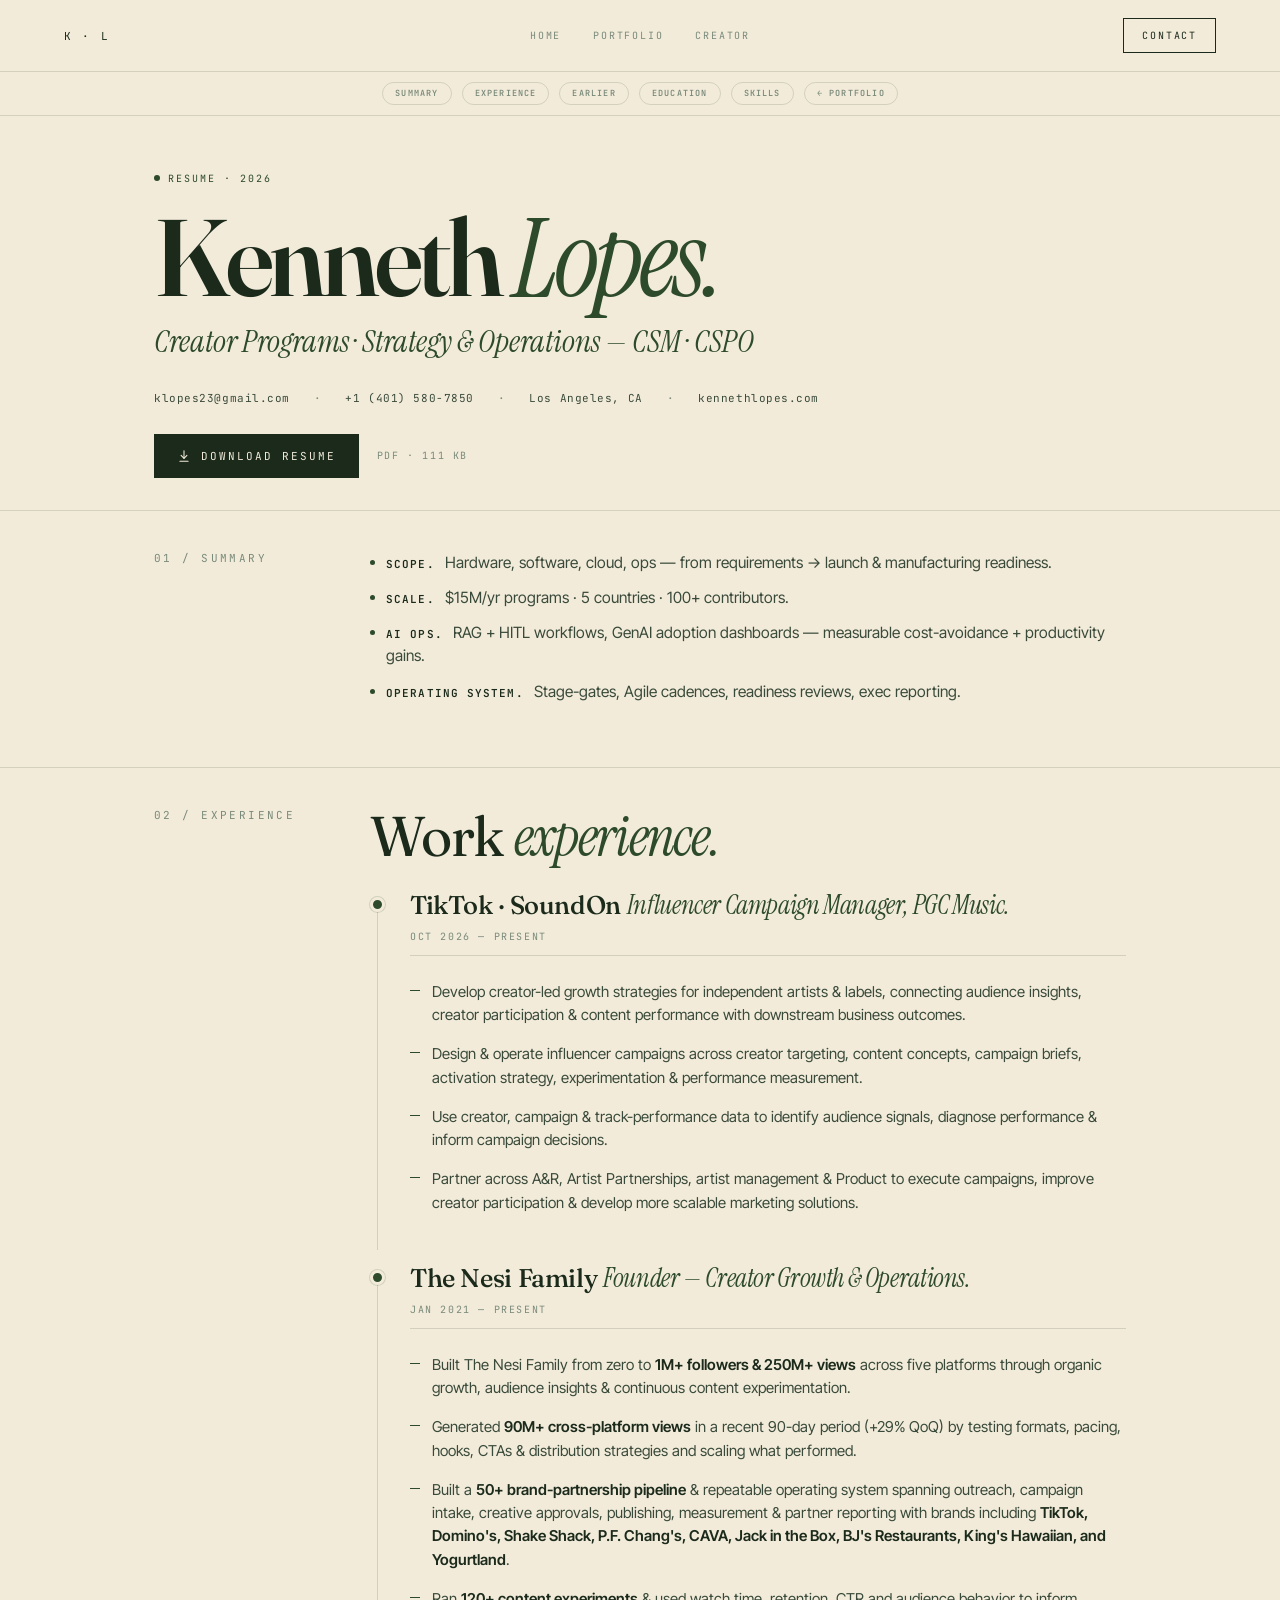
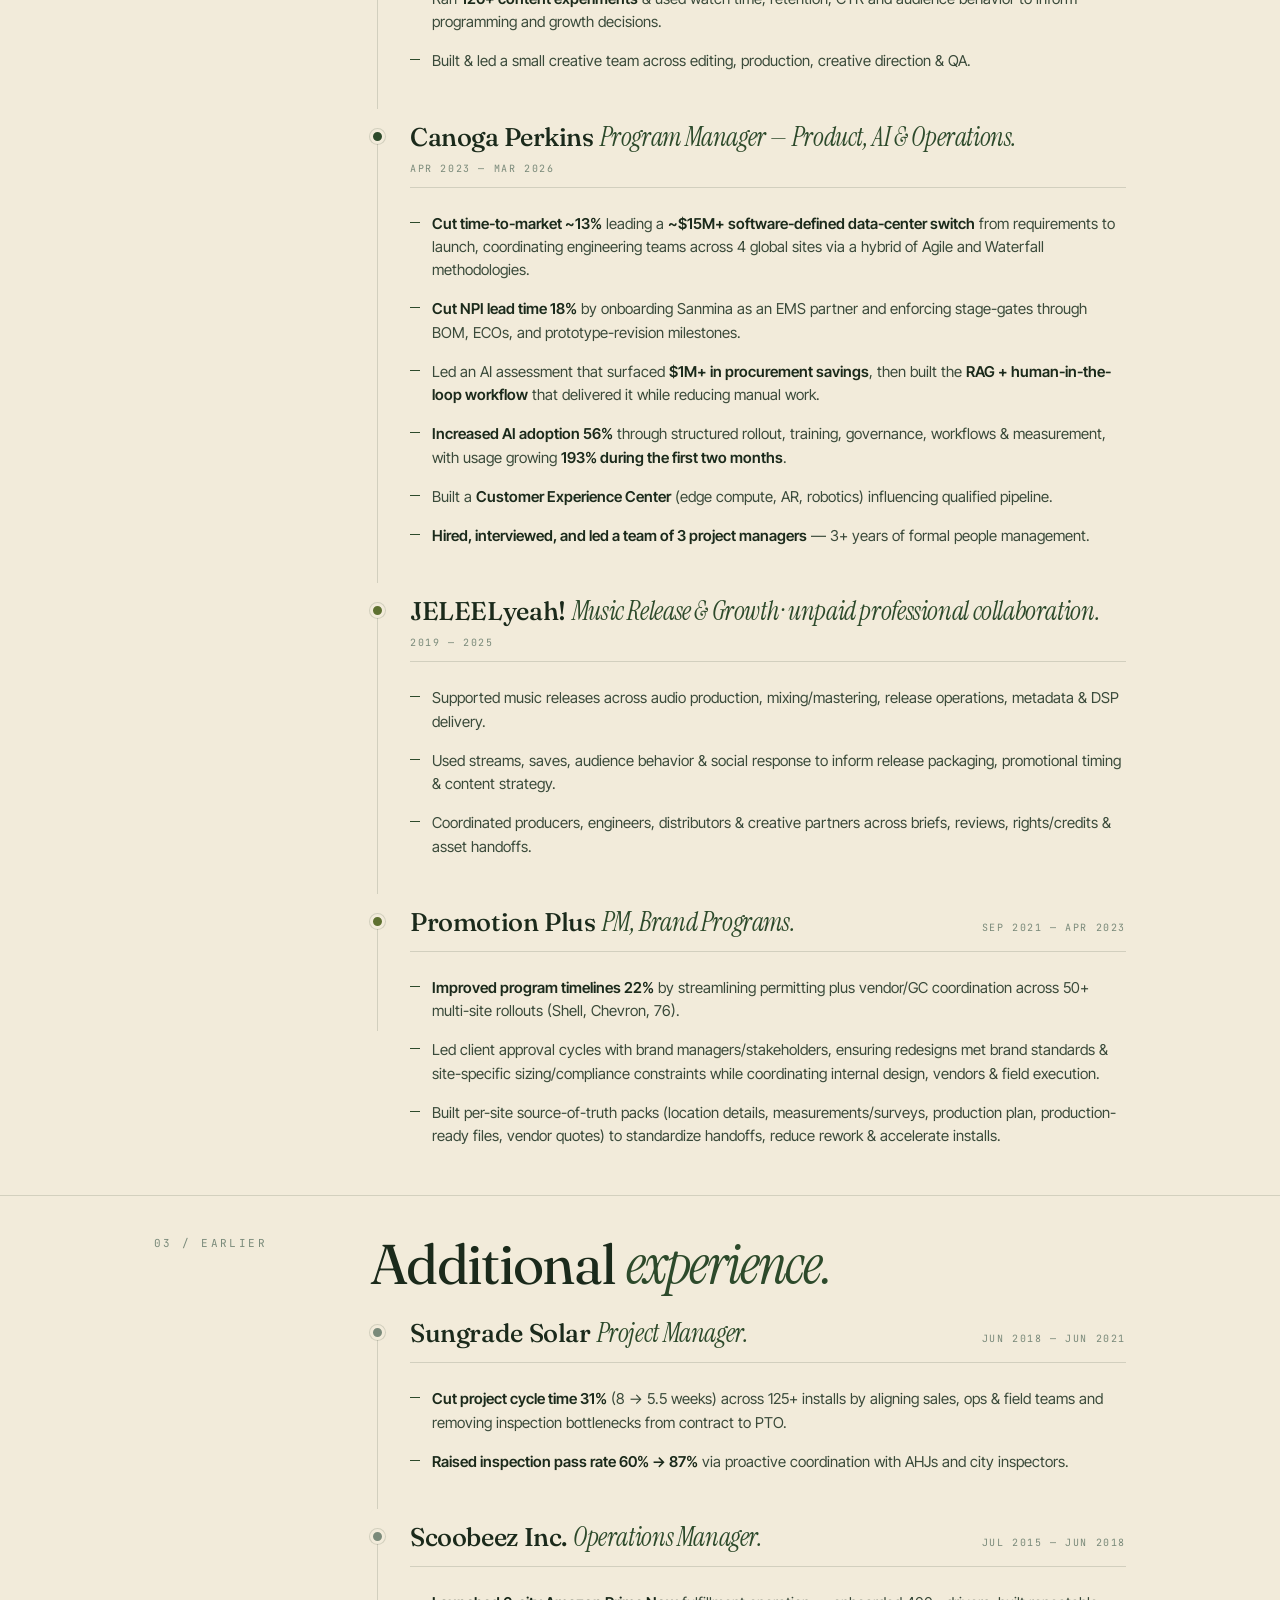
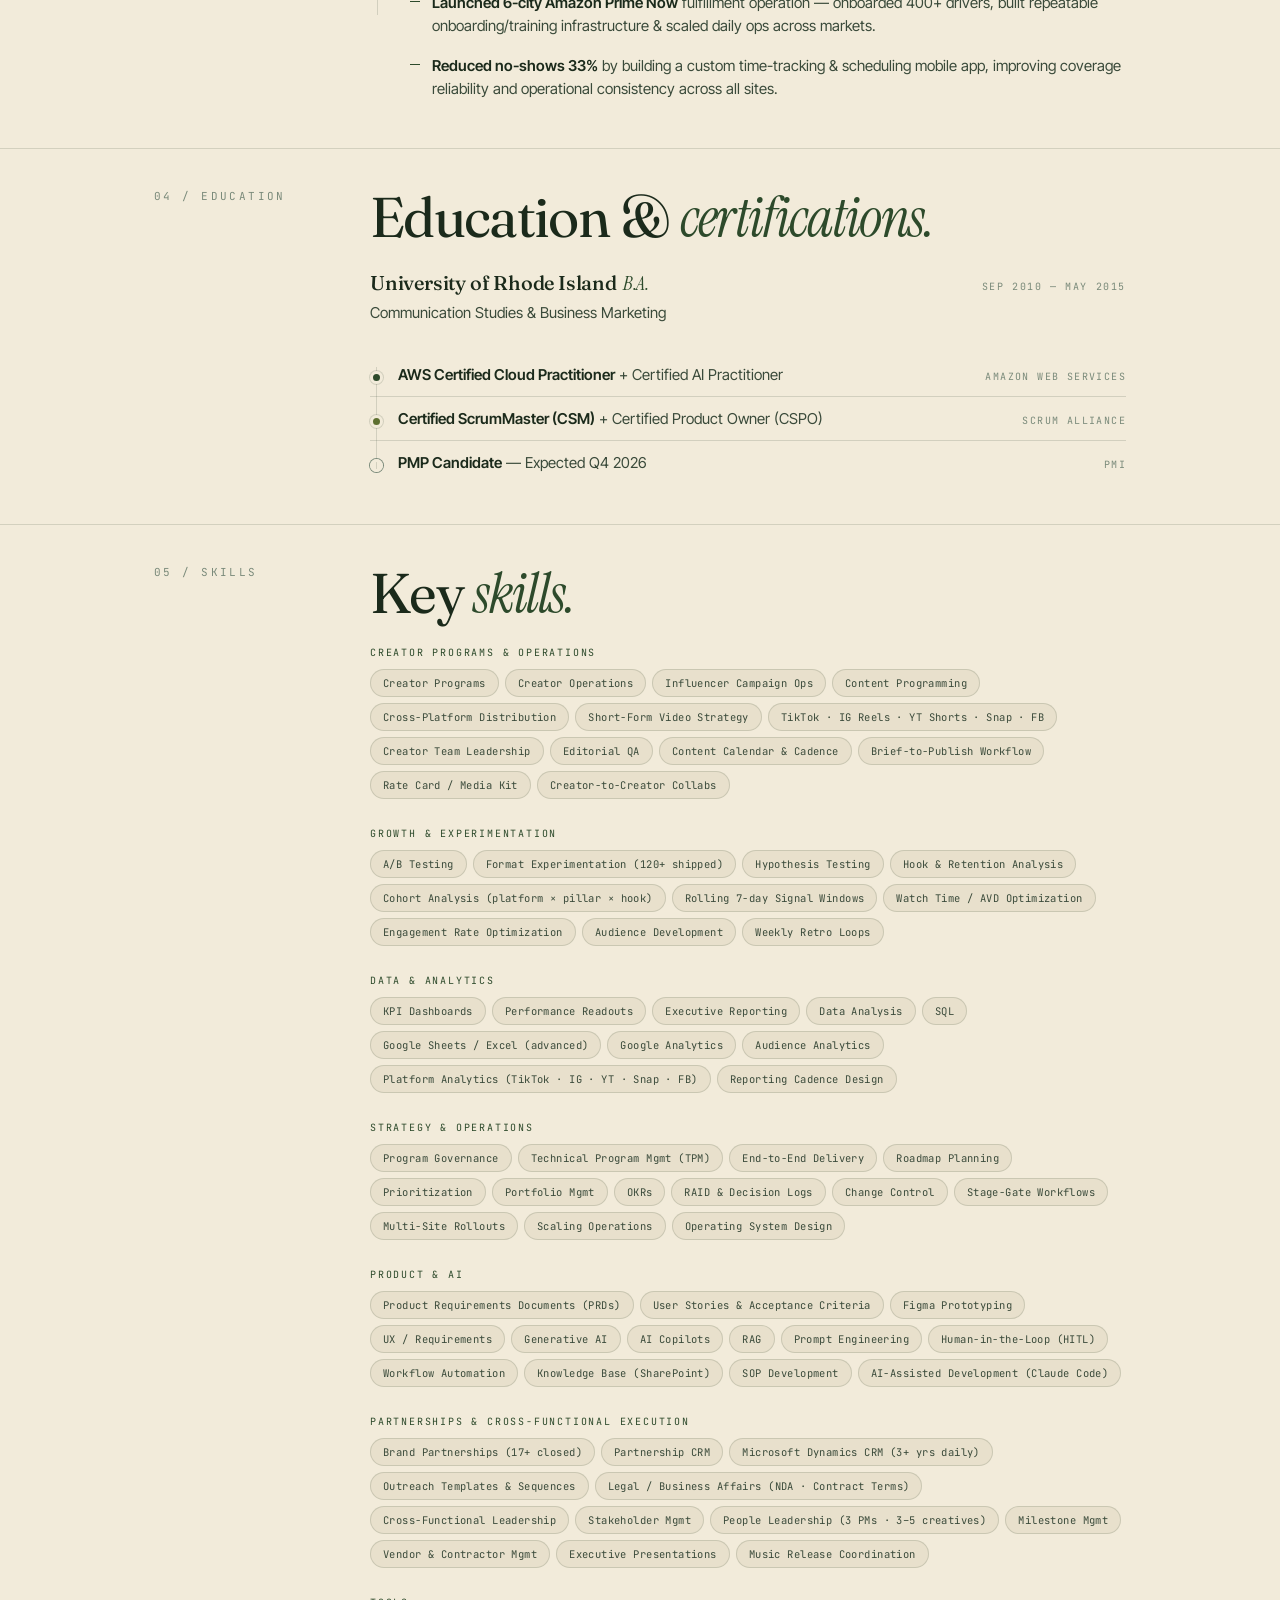
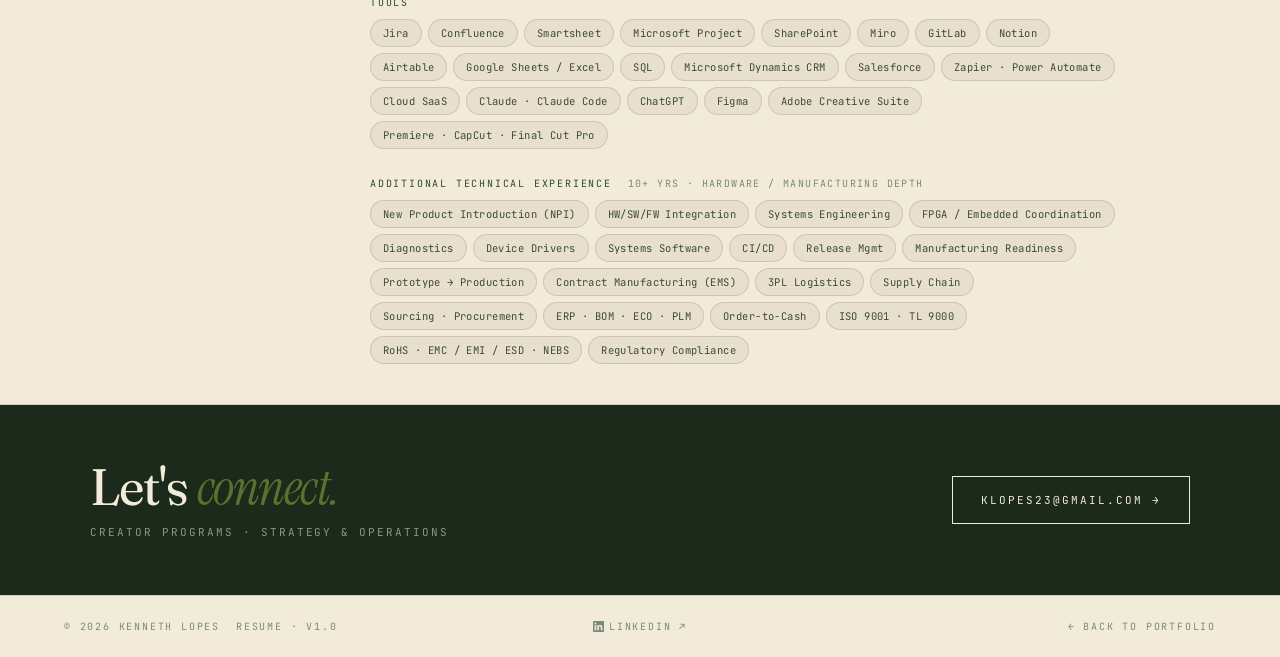
==== commit 81c160d5: "feat(experience): reorder roles + new bullets from LinkedIn + skills reorg ## Role reorder + rewrite" ====
--- a/experience.html
+++ b/experience.html
@@ -595,25 +595,51 @@
             <div class="role-dates">Oct 2026 — Present</div>
           </div>
           <ul class="role-bullets">
-            <li>Building creator programs and influencer campaign operations across TikTok's PGC Music initiative — creator strategy, campaign management, cross-functional coordination with music, marketing, and product partners.</li>
+            <li>Develop creator-led growth strategies for independent artists &amp; labels, connecting audience insights, creator participation &amp; content performance with downstream business outcomes.</li>
+            <li>Design &amp; operate influencer campaigns across creator targeting, content concepts, campaign briefs, activation strategy, experimentation &amp; performance measurement.</li>
+            <li>Use creator, campaign &amp; track-performance data to identify audience signals, diagnose performance &amp; inform campaign decisions.</li>
+            <li>Partner across A&amp;R, Artist Partnerships, artist management &amp; Product to execute campaigns, improve creator participation &amp; develop more scalable marketing solutions.</li>
           </ul>
         </article>
 
+        <article class="role" data-accent="forest">
+          <div class="role-head">
+            <div class="role-company">The Nesi Family<em>Founder — Creator Growth &amp; Operations.</em></div>
+            <div class="role-dates">Jan 2021 — Present</div>
+          </div>
+          <ul class="role-bullets">
+            <li>Built The Nesi Family from zero to <strong>1M+ followers &amp; 250M+ views</strong> across five platforms through organic growth, audience insights &amp; continuous content experimentation.</li>
+            <li>Generated <strong>90M+ cross-platform views</strong> in a recent 90-day period (+29% QoQ) by testing formats, pacing, hooks, CTAs &amp; distribution strategies and scaling what performed.</li>
+            <li>Built a <strong>50+ brand-partnership pipeline</strong> &amp; repeatable operating system spanning outreach, campaign intake, creative approvals, publishing, measurement &amp; partner reporting with brands including <strong>TikTok, Domino's, Shake Shack, P.F. Chang's, CAVA, Jack in the Box, BJ's Restaurants, King's Hawaiian, and Yogurtland</strong>.</li>
+            <li>Ran <strong>120+ content experiments</strong> &amp; used watch time, retention, CTR and audience behavior to inform programming and growth decisions.</li>
+            <li>Built &amp; led a small creative team across editing, production, creative direction &amp; QA.</li>
+          </ul>
+        </article>
+
         <article class="role" data-accent="accent">
           <div class="role-head">
-            <div class="role-company">Canoga Perkins<em>Program Manager.</em></div>
+            <div class="role-company">Canoga Perkins<em>Program Manager — Product, AI &amp; Operations.</em></div>
             <div class="role-dates">Apr 2023 — Mar 2026</div>
           </div>
           <ul class="role-bullets">
-            <li>Solely designed and drove adoption of a <strong>PMO governance restructure (PMO 2.0)</strong> — RACI, decision log, threshold-based escalation flow, and a 4-system integration architecture (GitLab · Salesforce/Dynamics · DocuSign · SAP ERP) into Smartsheet on a ≤3-day decision SLA — the governance mechanism behind the <strong>13% time-to-market cut</strong> on a <strong>~$15M+ software-defined data-center switch</strong> delivered by 8 XFN teams / 50+ engineers in 31 months.</li>
-            <li><strong>Increased DAU 56% (cumulative) with a +193% early-ramp spike</strong> in the first 2 months by operationalizing a cross-functional AI adoption program — intake→execution workflows, comms cadence, training assets, success metrics, and governance reporting.</li>
-            <li><strong>Avoided ~$0.9M/yr</strong> in costs by establishing a single plan-of-record across 5 sites (India, Singapore, Ukraine, Pakistan, Greater LA) and driving 4,700+ GitLab issues to closure via weekly risk/dependency reviews.</li>
-            <li>Uncovered <strong>$1M+ in procurement savings opportunities</strong>, then <strong>wrote the PRDs, user stories, acceptance criteria, and prototypes</strong> for two AI build-outs — a SharePoint-backed <strong>RAG knowledge base</strong> and a <strong>human-in-the-loop procurement automation</strong> tool with live lead times, pricing, inventory, and ERP-ready updates — reducing manual work 60% and generating $85K in verified savings.</li>
-            <li><strong>Wrote PRDs, user stories, acceptance criteria, and Figma prototypes</strong> for a customer-facing Product Support portal covering Support · Repair · RMA · Documentation — cloud-native NMS delivery lifted ticket closure ~20% with tightened RBAC + 2MFA.</li>
-            <li><strong>Hired, interviewed, and led a team of 3 project managers</strong> — 3+ years of formal people management with weekly 1:1s, quarterly reviews, and format/craft mentoring.</li>
-            <li><strong>Worked directly with Legal to negotiate NDAs and partnership agreement terms</strong>, moving external partners from NDA → scoped engineering asks → paid pilot with defined success criteria.</li>
-            <li><strong>Managed partner relationships daily for 3+ years through Microsoft Dynamics CRM</strong> — accounts, dashboards, workflow automation, email campaigns, and cross-system integrations.</li>
-            <li><strong>Reduced NPI lead time 18%</strong> by onboarding Sanmina (EMS/3PL), adding SLAs + build readiness gates, and enforcing stage-gates (req/design/EVT/DVT/PVT) through SOW milestones and program RAID.</li>
+            <li><strong>Cut time-to-market ~13%</strong> leading a <strong>~$15M+ software-defined data-center switch</strong> from requirements to launch, coordinating engineering teams across 4 global sites via a hybrid of Agile and Waterfall methodologies.</li>
+            <li><strong>Cut NPI lead time 18%</strong> by onboarding Sanmina as an EMS partner and enforcing stage-gates through BOM, ECOs, and prototype-revision milestones.</li>
+            <li>Led an AI assessment that surfaced <strong>$1M+ in procurement savings</strong>, then built the <strong>RAG + human-in-the-loop workflow</strong> that delivered it while reducing manual work.</li>
+            <li><strong>Increased AI adoption 56%</strong> through structured rollout, training, governance, workflows &amp; measurement, with usage growing <strong>193% during the first two months</strong>.</li>
+            <li>Built a <strong>Customer Experience Center</strong> (edge compute, AR, robotics) influencing qualified pipeline.</li>
+            <li><strong>Hired, interviewed, and led a team of 3 project managers</strong> — 3+ years of formal people management.</li>
+          </ul>
+        </article>
+
+        <article class="role" data-accent="olive">
+          <div class="role-head">
+            <div class="role-company">JELEELyeah!<em>Music Release &amp; Growth · unpaid professional collaboration.</em></div>
+            <div class="role-dates">2019 — 2025</div>
+          </div>
+          <ul class="role-bullets">
+            <li>Supported music releases across audio production, mixing/mastering, release operations, metadata &amp; DSP delivery.</li>
+            <li>Used streams, saves, audience behavior &amp; social response to inform release packaging, promotional timing &amp; content strategy.</li>
+            <li>Coordinated producers, engineers, distributors &amp; creative partners across briefs, reviews, rights/credits &amp; asset handoffs.</li>
           </ul>
         </article>
 
@@ -626,32 +652,6 @@
             <li><strong>Improved program timelines 22%</strong> by streamlining permitting plus vendor/GC coordination across 50+ multi-site rollouts (Shell, Chevron, 76).</li>
             <li>Led client approval cycles with brand managers/stakeholders, ensuring redesigns met brand standards &amp; site-specific sizing/compliance constraints while coordinating internal design, vendors &amp; field execution.</li>
             <li>Built per-site source-of-truth packs (location details, measurements/surveys, production plan, production-ready files, vendor quotes) to standardize handoffs, reduce rework &amp; accelerate installs.</li>
-          </ul>
-        </article>
-
-        <article class="role" data-accent="olive">
-          <div class="role-head">
-            <div class="role-company">JELEEL! Worldwide<em>Audio Production Operations · unpaid professional collaboration.</em></div>
-            <div class="role-dates">2019 — 2025</div>
-          </div>
-          <ul class="role-bullets">
-            <li><strong>Owned the end-to-end audio release pipeline</strong> — demo → mix → master → QC → metadata → DSP delivery — maintaining schedules, version control, and ship-ready standards across parallel releases.</li>
-            <li><strong>Supported a catalog reaching ~880K monthly Spotify listeners</strong> with top tracks totaling <strong>~198M streams</strong>.</li>
-            <li><strong>Coordinated sound designers, audio engineers, producers, DJs, distributors, artwork partners, and marketing</strong> — defined briefs, review gates, acceptance criteria, and handoff standards to reduce ambiguity and rework.</li>
-            <li>Standardized creative workflow across loudness / true-peak targets, stem naming, rights / credits, and ISRC / UPC hygiene.</li>
-          </ul>
-        </article>
-
-        <article class="role" data-accent="forest">
-          <div class="role-head">
-            <div class="role-company">The Nesi Family<em>Founder &amp; Creator Ops.</em></div>
-            <div class="role-dates">Jan 2015 — Present</div>
-          </div>
-          <ul class="role-bullets">
-            <li><strong>Solo-founded and scaled a father-son creator brand to 1M+ followers and 250M+ all-time views</strong> across 5 platforms — <strong>90M+ views in the last 90 days (+29% QoQ)</strong>, including <strong>+1,521% YouTube Shorts growth</strong> and <strong>28.9M Instagram views (+122%) / 9.2M unique viewers</strong> in the same window (TikTok 720K · IG 110K · Snap 95K · FB 75K · YT 34K) — 100% organic, $0 paid promotion.</li>
-            <li><strong>Hired and led a 3–5 person editor/creative team</strong> as the pipeline matured — set creative direction, ran review cycles + QA, mentored on format and platform-native craft.</li>
-            <li><strong>Closed and delivered 17+ paid brand campaigns</strong> — P.F. Chang's, BJ's Restaurants, Jack in the Box, King's Hawaiian, CAVA, Shake Shack, Domino's, Yogurtland, and a paid TikTok LA Foodie campaign — driving <strong>+62% revenue lift</strong> through a 50+ partnership pipeline with intake → SLA → close workflow via self-built Google Sheets CRM.</li>
-            <li><strong>Defined and shipped a 6-page AI-assisted web product</strong> from concept → launch using Claude Code as an agentic development partner — owned PRDs, UX direction, execution cadence, QA, deployment, SEO / structured data, and launch measurement across ~10 days, 30+ PRs, auto-deploy CI, and A+ SecurityHeaders score.</li>
           </ul>
         </article>
       </div>
@@ -737,74 +737,82 @@
         <h2 class="section-heading t-section">Key <em>skills.</em></h2>
 
         <div class="skills-group">
-          <div class="skills-head">Program Governance &amp; Delivery</div>
+          <div class="skills-head">Creator Programs &amp; Operations</div>
           <div class="skills-list">
+            <span class="skill-chip">Creator Programs</span>
+            <span class="skill-chip">Creator Operations</span>
+            <span class="skill-chip">Influencer Campaign Ops</span>
+            <span class="skill-chip">Content Programming</span>
+            <span class="skill-chip">Cross-Platform Distribution</span>
+            <span class="skill-chip">Short-Form Video Strategy</span>
+            <span class="skill-chip">TikTok · IG Reels · YT Shorts · Snap · FB</span>
+            <span class="skill-chip">Creator Team Leadership</span>
+            <span class="skill-chip">Editorial QA</span>
+            <span class="skill-chip">Content Calendar &amp; Cadence</span>
+            <span class="skill-chip">Brief-to-Publish Workflow</span>
+            <span class="skill-chip">Rate Card / Media Kit</span>
+            <span class="skill-chip">Creator-to-Creator Collabs</span>
+          </div>
+        </div>
+
+        <div class="skills-group">
+          <div class="skills-head">Growth &amp; Experimentation</div>
+          <div class="skills-list">
+            <span class="skill-chip">A/B Testing</span>
+            <span class="skill-chip">Format Experimentation (120+ shipped)</span>
+            <span class="skill-chip">Hypothesis Testing</span>
+            <span class="skill-chip">Hook &amp; Retention Analysis</span>
+            <span class="skill-chip">Cohort Analysis (platform × pillar × hook)</span>
+            <span class="skill-chip">Rolling 7-day Signal Windows</span>
+            <span class="skill-chip">Watch Time / AVD Optimization</span>
+            <span class="skill-chip">Engagement Rate Optimization</span>
+            <span class="skill-chip">Audience Development</span>
+            <span class="skill-chip">Weekly Retro Loops</span>
+          </div>
+        </div>
+
+        <div class="skills-group">
+          <div class="skills-head">Data &amp; Analytics</div>
+          <div class="skills-list">
+            <span class="skill-chip">KPI Dashboards</span>
+            <span class="skill-chip">Performance Readouts</span>
+            <span class="skill-chip">Executive Reporting</span>
+            <span class="skill-chip">Data Analysis</span>
+            <span class="skill-chip">SQL</span>
+            <span class="skill-chip">Google Sheets / Excel (advanced)</span>
+            <span class="skill-chip">Google Analytics</span>
+            <span class="skill-chip">Audience Analytics</span>
+            <span class="skill-chip">Platform Analytics (TikTok · IG · YT · Snap · FB)</span>
+            <span class="skill-chip">Reporting Cadence Design</span>
+          </div>
+        </div>
+
+        <div class="skills-group">
+          <div class="skills-head">Strategy &amp; Operations</div>
+          <div class="skills-list">
+            <span class="skill-chip">Program Governance</span>
             <span class="skill-chip">Technical Program Mgmt (TPM)</span>
-            <span class="skill-chip">Program Governance</span>
             <span class="skill-chip">End-to-End Delivery</span>
             <span class="skill-chip">Roadmap Planning</span>
             <span class="skill-chip">Prioritization</span>
-            <span class="skill-chip">Backlog Grooming</span>
-            <span class="skill-chip">Scope Mgmt</span>
-            <span class="skill-chip">RAID &amp; Decision Logs</span>
-            <span class="skill-chip">Dependency Mgmt</span>
-            <span class="skill-chip">Milestone Mgmt</span>
             <span class="skill-chip">Portfolio Mgmt</span>
             <span class="skill-chip">OKRs</span>
-            <span class="skill-chip">Stakeholder Mgmt</span>
-            <span class="skill-chip">Cross-Functional Leadership</span>
-            <span class="skill-chip">Executive Reporting</span>
+            <span class="skill-chip">RAID &amp; Decision Logs</span>
             <span class="skill-chip">Change Control</span>
-            <span class="skill-chip">Stage-Gate (EVT/DVT/PVT)</span>
+            <span class="skill-chip">Stage-Gate Workflows</span>
+            <span class="skill-chip">Multi-Site Rollouts</span>
+            <span class="skill-chip">Scaling Operations</span>
+            <span class="skill-chip">Operating System Design</span>
           </div>
         </div>
 
         <div class="skills-group">
-          <div class="skills-head">Hardware / Software / Firmware Integration</div>
+          <div class="skills-head">Product &amp; AI</div>
           <div class="skills-list">
-            <span class="skill-chip">New Product Introduction (NPI)</span>
-            <span class="skill-chip">HW/SW/FW Integration</span>
-            <span class="skill-chip">Systems Engineering</span>
-            <span class="skill-chip">FPGA / Embedded Coordination</span>
-            <span class="skill-chip">Diagnostics</span>
-            <span class="skill-chip">Device Drivers</span>
-            <span class="skill-chip">Systems Software</span>
-            <span class="skill-chip">CI/CD</span>
-            <span class="skill-chip">GitLab</span>
-            <span class="skill-chip">Release Mgmt</span>
-            <span class="skill-chip">Manufacturing Readiness</span>
-            <span class="skill-chip">Prototype → Production</span>
-          </div>
-        </div>
-
-        <div class="skills-group">
-          <div class="skills-head">Operations &amp; Scale</div>
-          <div class="skills-list">
-            <span class="skill-chip">Contract Manufacturing (EMS)</span>
-            <span class="skill-chip">3PL Logistics</span>
-            <span class="skill-chip">Vendor Mgmt</span>
-            <span class="skill-chip">Contractor Mgmt</span>
-            <span class="skill-chip">Multi-Site Rollouts</span>
-            <span class="skill-chip">Supply Chain</span>
-            <span class="skill-chip">Sourcing</span>
-            <span class="skill-chip">Procurement</span>
-            <span class="skill-chip">Order-to-Cash</span>
-            <span class="skill-chip">ERP</span>
-            <span class="skill-chip">Production Operations</span>
-            <span class="skill-chip">Asset Handoffs</span>
-            <span class="skill-chip">Distribution Operations</span>
-            <span class="skill-chip">BOM</span>
-            <span class="skill-chip">ECO</span>
-            <span class="skill-chip">PLM Change Control</span>
-            <span class="skill-chip">KPI Dashboards</span>
-            <span class="skill-chip">Data Analysis</span>
-            <span class="skill-chip">SQL</span>
-          </div>
-        </div>
-
-        <div class="skills-group">
-          <div class="skills-head">AI / Automation</div>
-          <div class="skills-list">
+            <span class="skill-chip">Product Requirements Documents (PRDs)</span>
+            <span class="skill-chip">User Stories &amp; Acceptance Criteria</span>
+            <span class="skill-chip">Figma Prototyping</span>
+            <span class="skill-chip">UX / Requirements</span>
             <span class="skill-chip">Generative AI</span>
             <span class="skill-chip">AI Copilots</span>
             <span class="skill-chip">RAG</span>
@@ -812,21 +820,26 @@
             <span class="skill-chip">Human-in-the-Loop (HITL)</span>
             <span class="skill-chip">Workflow Automation</span>
             <span class="skill-chip">Knowledge Base (SharePoint)</span>
-            <span class="skill-chip">Requirements Documentation</span>
             <span class="skill-chip">SOP Development</span>
+            <span class="skill-chip">AI-Assisted Development (Claude Code)</span>
           </div>
         </div>
 
         <div class="skills-group">
-          <div class="skills-head">Quality &amp; Compliance</div>
+          <div class="skills-head">Partnerships &amp; Cross-Functional Execution</div>
           <div class="skills-list">
-            <span class="skill-chip">ISO 9001</span>
-            <span class="skill-chip">TL 9000</span>
-            <span class="skill-chip">Regulatory Compliance</span>
-            <span class="skill-chip">RoHS</span>
-            <span class="skill-chip">EMC / EMI / ESD</span>
-            <span class="skill-chip">NEBS</span>
-            <span class="skill-chip">Environmental &amp; Safety Standards</span>
+            <span class="skill-chip">Brand Partnerships (17+ closed)</span>
+            <span class="skill-chip">Partnership CRM</span>
+            <span class="skill-chip">Microsoft Dynamics CRM (3+ yrs daily)</span>
+            <span class="skill-chip">Outreach Templates &amp; Sequences</span>
+            <span class="skill-chip">Legal / Business Affairs (NDA · Contract Terms)</span>
+            <span class="skill-chip">Cross-Functional Leadership</span>
+            <span class="skill-chip">Stakeholder Mgmt</span>
+            <span class="skill-chip">People Leadership (3 PMs · 3–5 creatives)</span>
+            <span class="skill-chip">Milestone Mgmt</span>
+            <span class="skill-chip">Vendor &amp; Contractor Mgmt</span>
+            <span class="skill-chip">Executive Presentations</span>
+            <span class="skill-chip">Music Release Coordination</span>
           </div>
         </div>
 
@@ -841,14 +854,44 @@
             <span class="skill-chip">Miro</span>
             <span class="skill-chip">GitLab</span>
             <span class="skill-chip">Notion</span>
+            <span class="skill-chip">Airtable</span>
             <span class="skill-chip">Google Sheets / Excel</span>
             <span class="skill-chip">SQL</span>
+            <span class="skill-chip">Microsoft Dynamics CRM</span>
+            <span class="skill-chip">Salesforce</span>
+            <span class="skill-chip">Zapier · Power Automate</span>
             <span class="skill-chip">Cloud SaaS</span>
-            <span class="skill-chip">Claude</span>
+            <span class="skill-chip">Claude · Claude Code</span>
             <span class="skill-chip">ChatGPT</span>
             <span class="skill-chip">Figma</span>
             <span class="skill-chip">Adobe Creative Suite</span>
-            <span class="skill-chip">Airtable</span>
+            <span class="skill-chip">Premiere · CapCut · Final Cut Pro</span>
+          </div>
+        </div>
+
+        <div class="skills-group">
+          <div class="skills-head">Additional Technical Experience <span style="font-family:var(--font-mono);font-size:10px;letter-spacing:0.14em;text-transform:uppercase;color:var(--muted);font-weight:400;margin-left:8px;">10+ yrs · hardware / manufacturing depth</span></div>
+          <div class="skills-list">
+            <span class="skill-chip">New Product Introduction (NPI)</span>
+            <span class="skill-chip">HW/SW/FW Integration</span>
+            <span class="skill-chip">Systems Engineering</span>
+            <span class="skill-chip">FPGA / Embedded Coordination</span>
+            <span class="skill-chip">Diagnostics</span>
+            <span class="skill-chip">Device Drivers</span>
+            <span class="skill-chip">Systems Software</span>
+            <span class="skill-chip">CI/CD</span>
+            <span class="skill-chip">Release Mgmt</span>
+            <span class="skill-chip">Manufacturing Readiness</span>
+            <span class="skill-chip">Prototype → Production</span>
+            <span class="skill-chip">Contract Manufacturing (EMS)</span>
+            <span class="skill-chip">3PL Logistics</span>
+            <span class="skill-chip">Supply Chain</span>
+            <span class="skill-chip">Sourcing · Procurement</span>
+            <span class="skill-chip">ERP · BOM · ECO · PLM</span>
+            <span class="skill-chip">Order-to-Cash</span>
+            <span class="skill-chip">ISO 9001 · TL 9000</span>
+            <span class="skill-chip">RoHS · EMC / EMI / ESD · NEBS</span>
+            <span class="skill-chip">Regulatory Compliance</span>
           </div>
         </div>
 
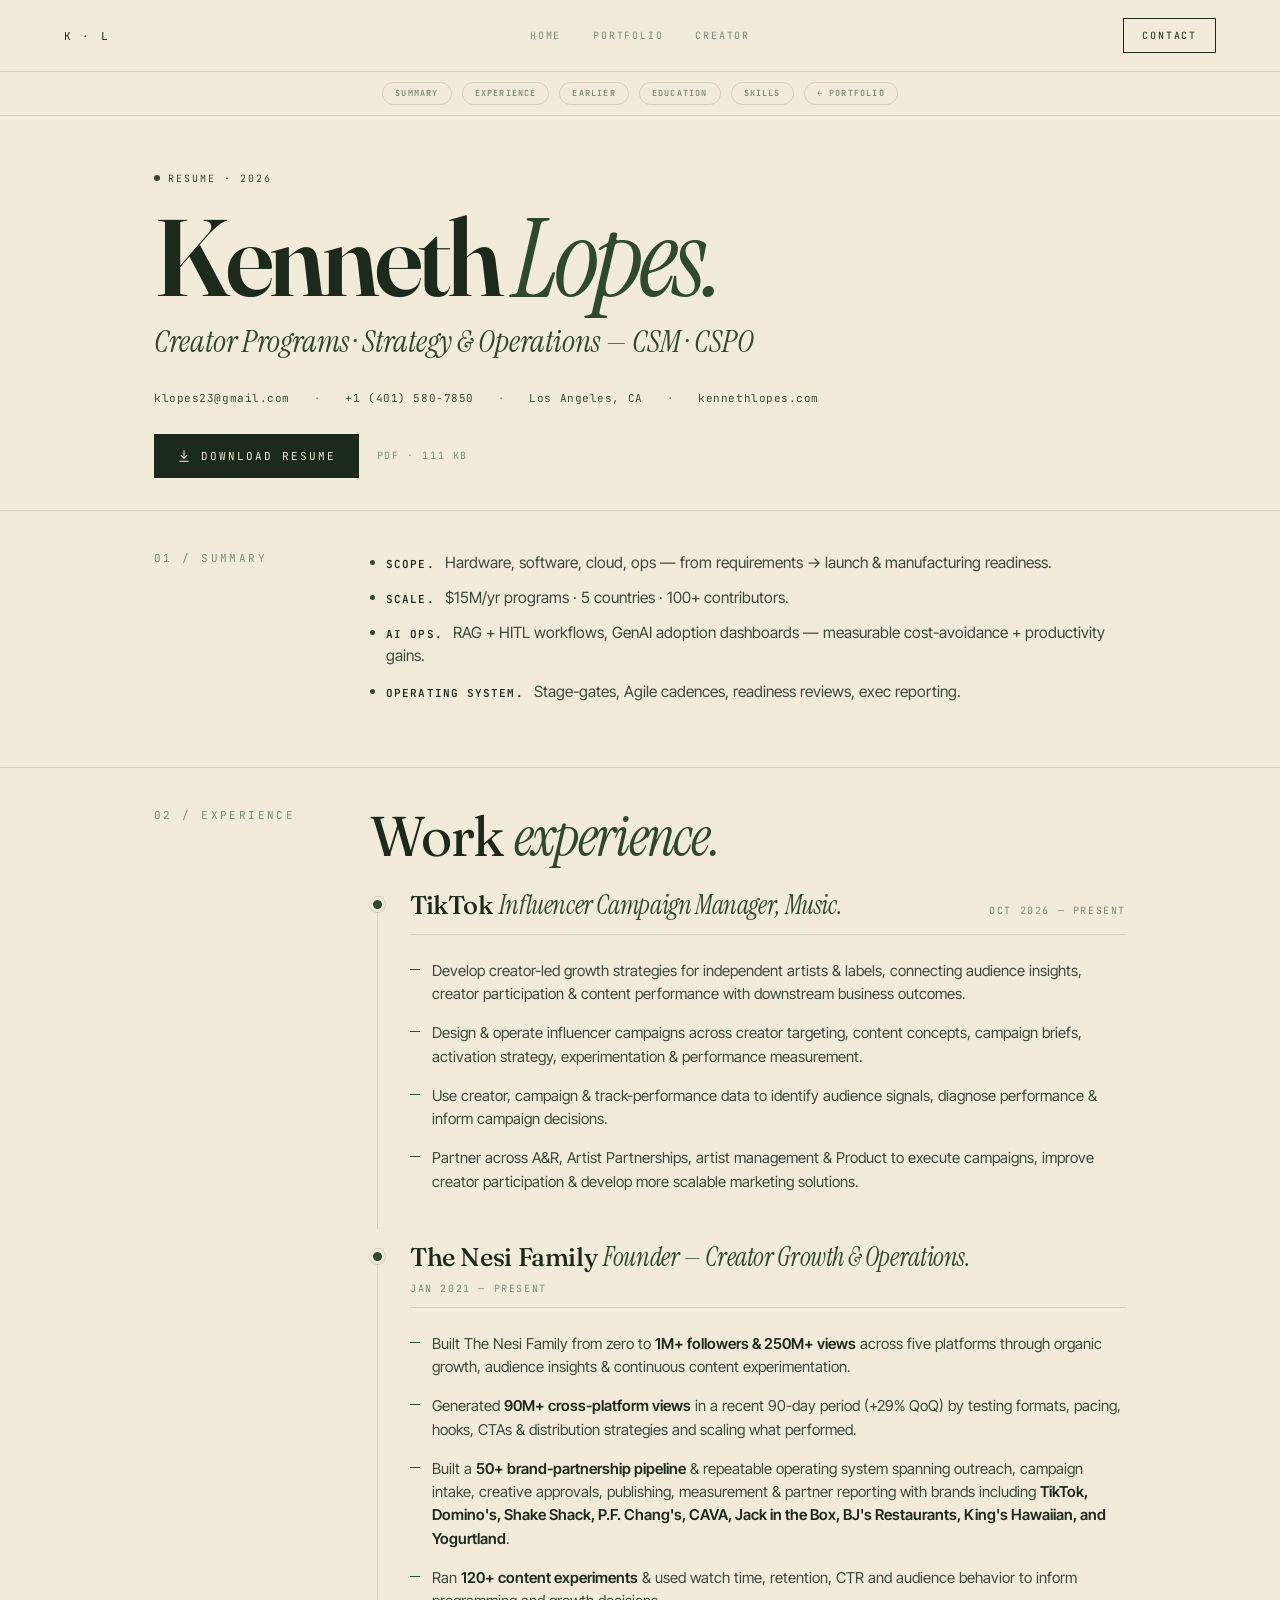
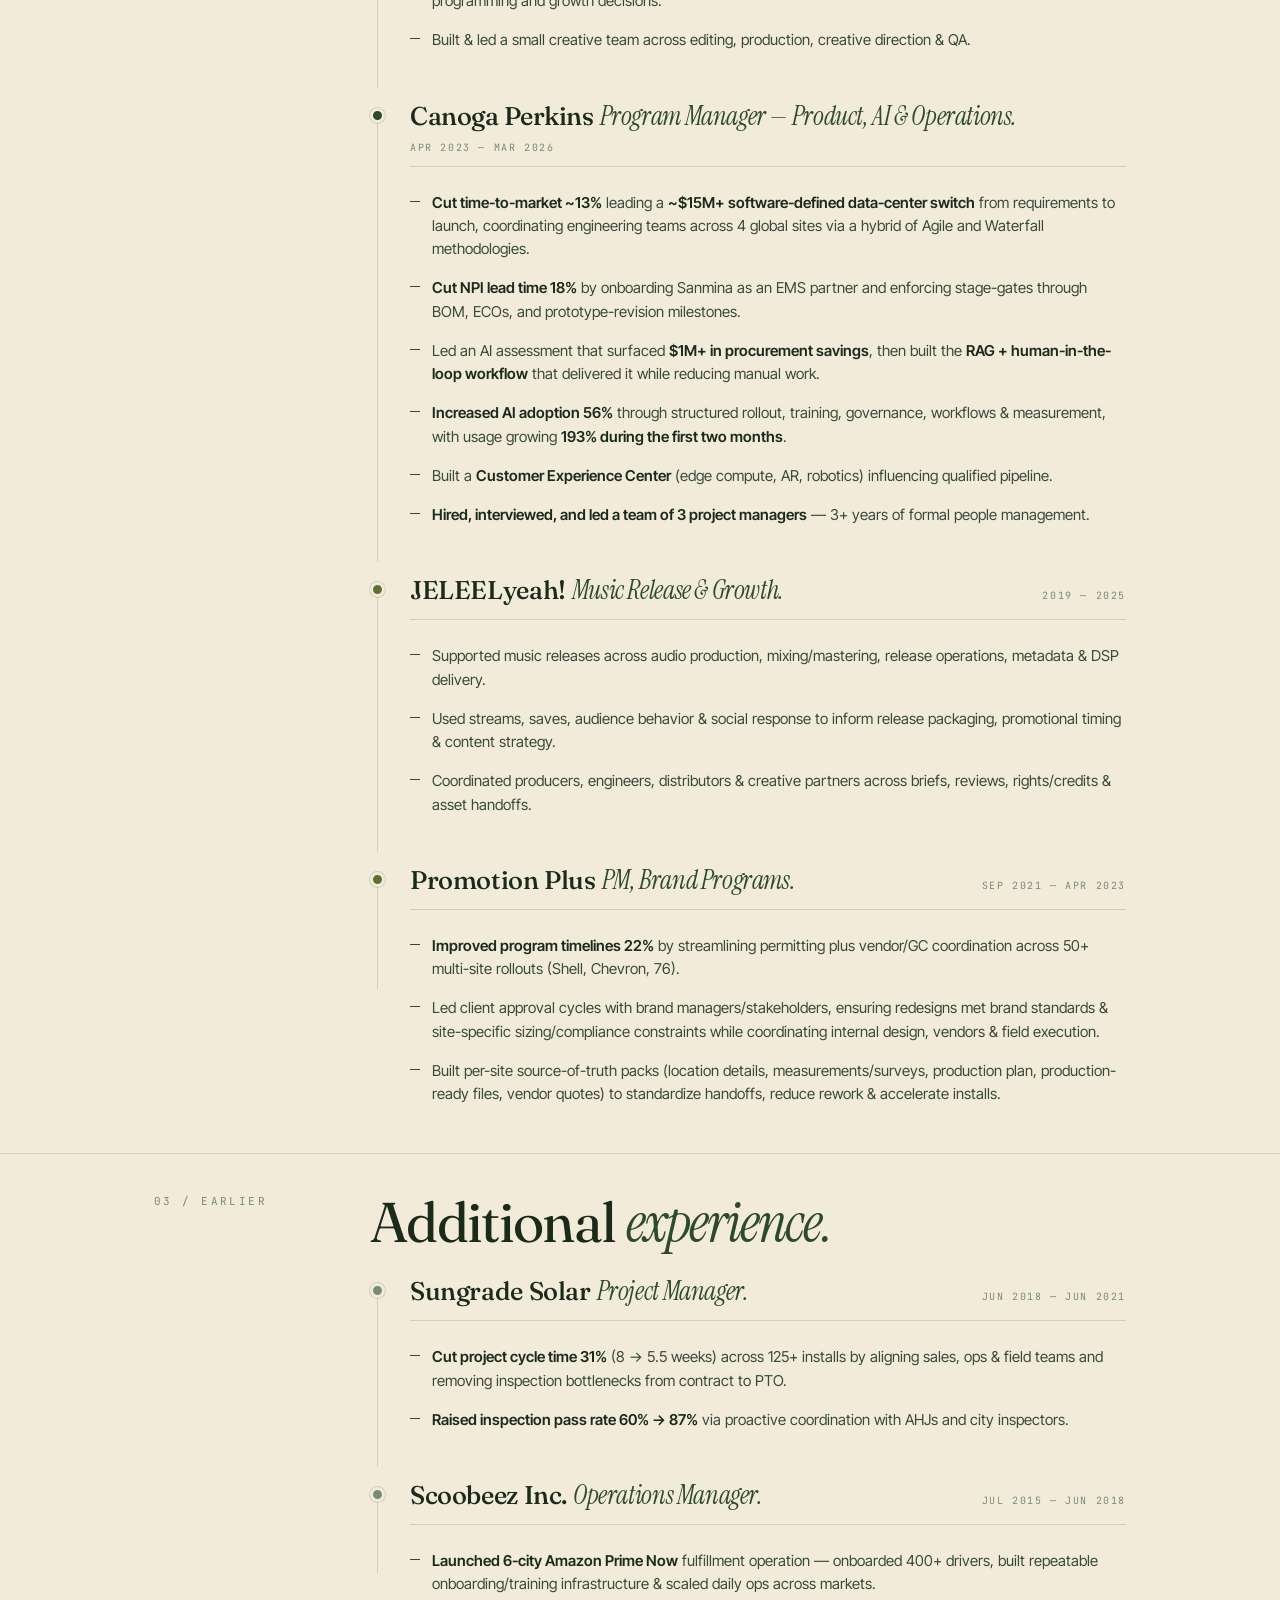
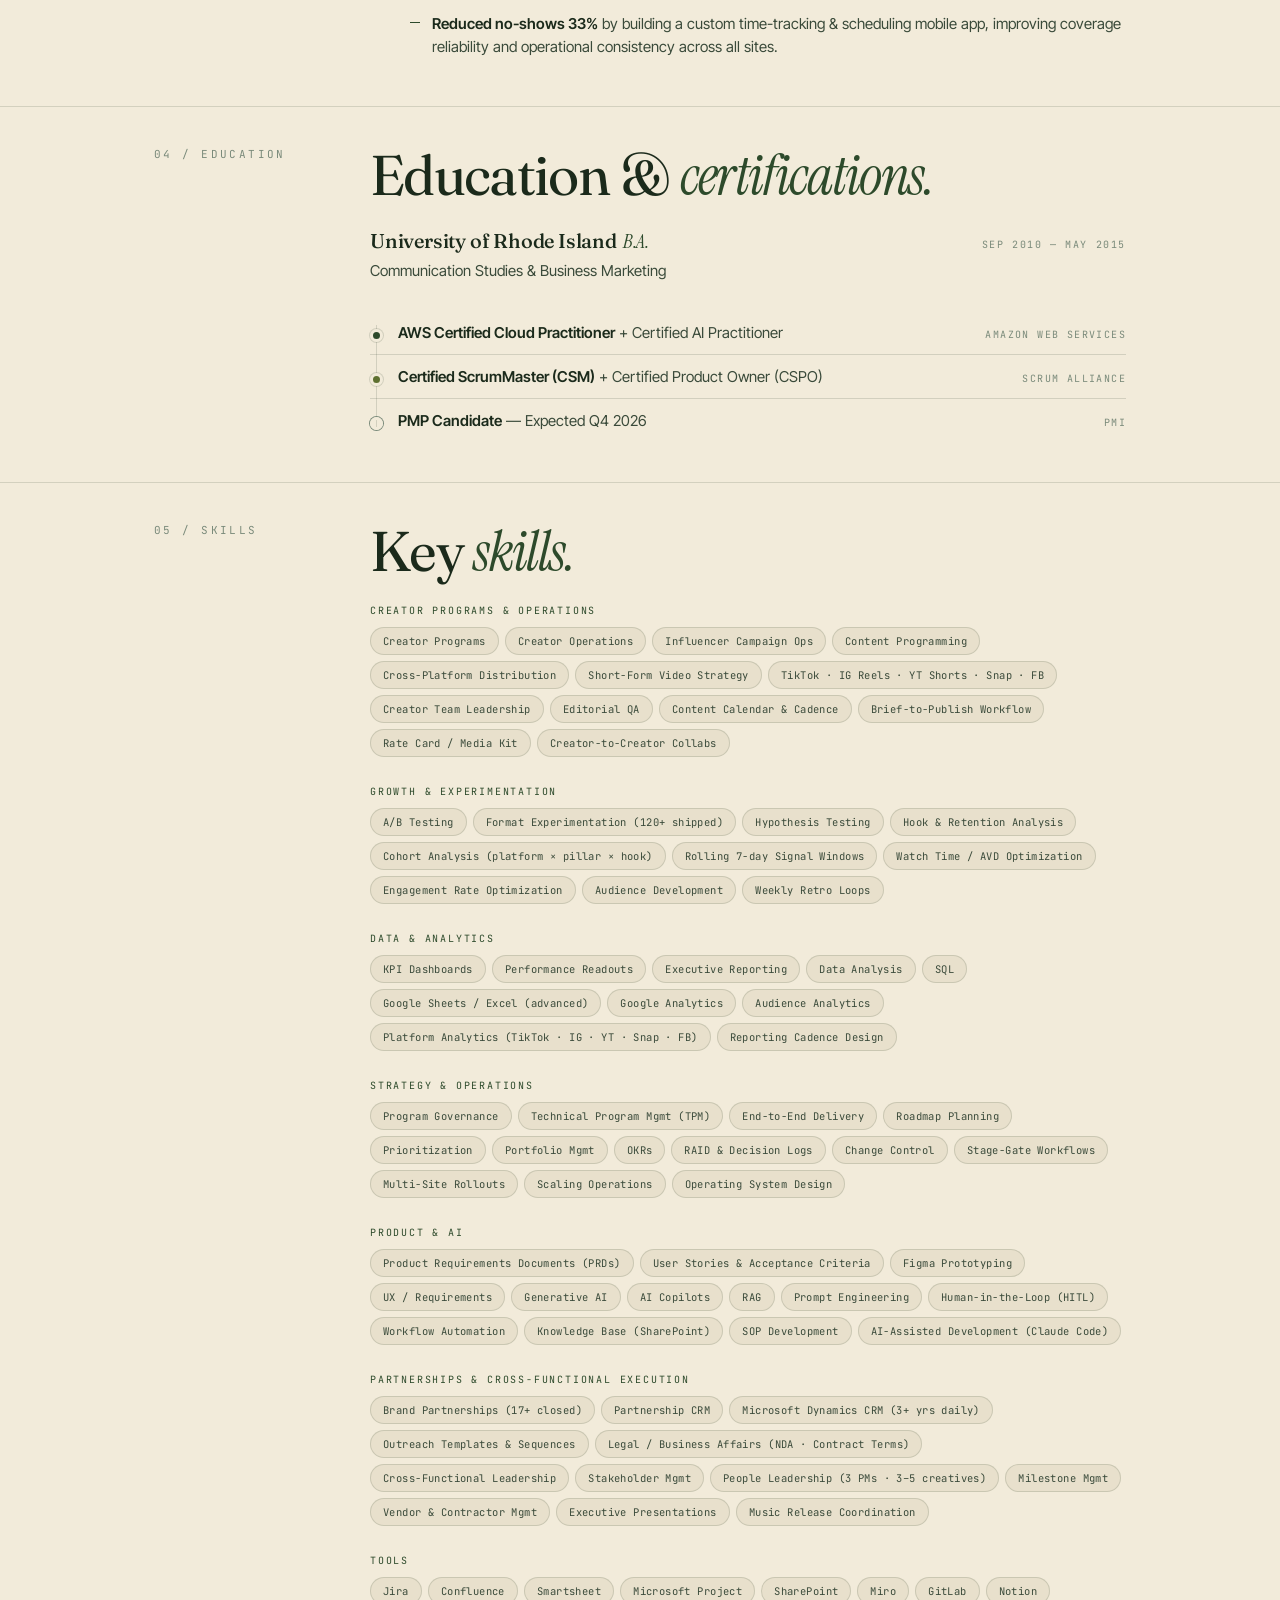
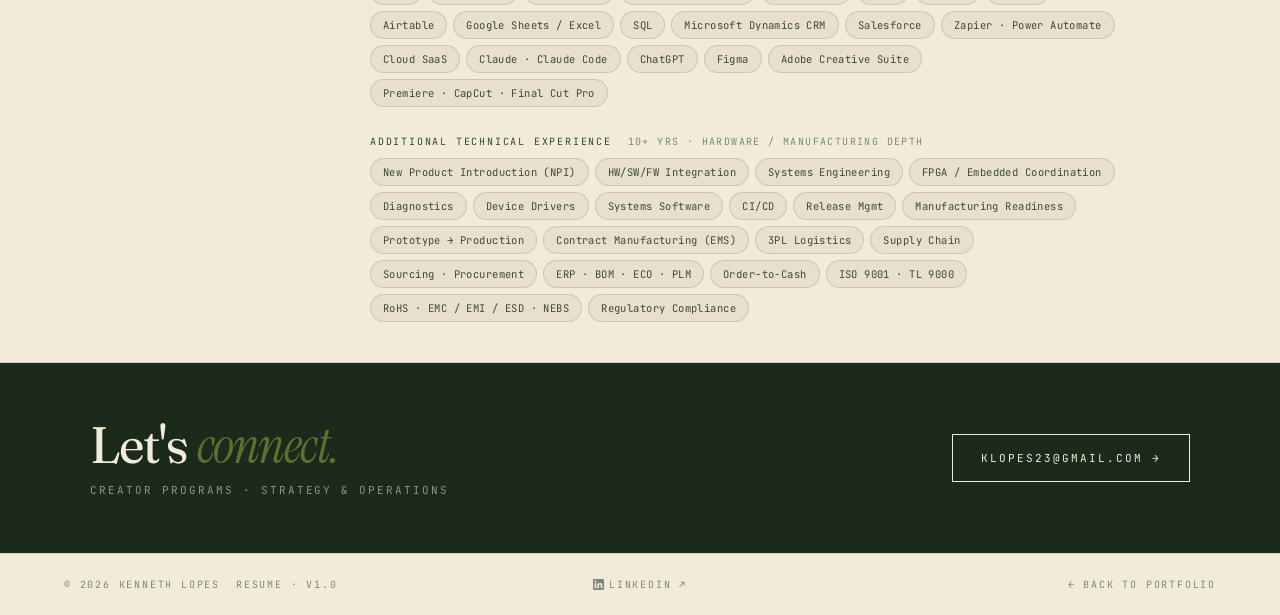
==== commit 2f37457b: "feat: refresh resume PDF + simplify TikTok / drop JELEEL qualifier Kenneth's coworker delivered the " ====
--- a/experience.html
+++ b/experience.html
@@ -12,11 +12,11 @@
   <link rel="manifest" href="/manifest.json" />
   <title>Kenneth Lopes — Experience · Creator Programs · Strategy & Operations · Technical Depth (@nesimento_)</title>
   <link rel="stylesheet" href="/tokens.css" />
-  <meta name="description" content="Kenneth Lopes — Creator Programs, Strategy & Operations (Los Angeles). 10+ years across creator growth, music, systems, and scalable operations. Founder of The Nesi Family (@nesimento_, @nesimento) — 1M+ audience, 250M+ views, 17+ closed brand deals. Starting Oct 2026 at TikTok / SoundOn." />
+  <meta name="description" content="Kenneth Lopes — Creator Programs, Strategy & Operations (Los Angeles). 10+ years across creator growth, music, systems, and scalable operations. Founder of The Nesi Family (@nesimento_, @nesimento) — 1M+ audience, 250M+ views, 17+ closed brand deals. Starting Oct 2026 at TikTok." />
   <meta name="keywords" content="Kenneth Lopes, Nesimento, The Nesi Family, @nesimento_, @nesimento, Sr. Technical Program Manager, TPM, AI Enablement, GenAI, RAG, HITL, creator economy, creator operations, creator manager, brand partnerships, influencer marketing, content operations, TikTok creator, Instagram creator, YouTube Shorts, Snapchat Spotlight, JELEEL, Los Angeles" />
   <link rel="canonical" href="https://kennethlopes.com/experience.html" />
   <meta property="og:title" content="Kenneth Lopes — Creator Programs · Strategy & Operations" />
-  <meta property="og:description" content="Creator Programs · Strategy & Operations. Founder of The Nesi Family (@nesimento_) — 1M+ audience, 250M+ views, 17+ closed brand deals. Starting Oct 2026 at TikTok / SoundOn." />
+  <meta property="og:description" content="Creator Programs · Strategy & Operations. Founder of The Nesi Family (@nesimento_) — 1M+ audience, 250M+ views, 17+ closed brand deals. Starting Oct 2026 at TikTok." />
   <meta property="og:image" content="https://kennethlopes.com/assets/og-portfolio.jpg" />
   <meta property="og:url" content="https://kennethlopes.com/experience.html" />
   <meta property="og:site_name" content="Kenneth Lopes · The Nesi Family" />
@@ -591,7 +591,7 @@
 
         <article class="role" data-accent="pop">
           <div class="role-head">
-            <div class="role-company">TikTok · SoundOn<em>Influencer Campaign Manager, PGC Music.</em></div>
+            <div class="role-company">TikTok<em>Influencer Campaign Manager, Music.</em></div>
             <div class="role-dates">Oct 2026 — Present</div>
           </div>
           <ul class="role-bullets">
@@ -633,7 +633,7 @@
 
         <article class="role" data-accent="olive">
           <div class="role-head">
-            <div class="role-company">JELEELyeah!<em>Music Release &amp; Growth · unpaid professional collaboration.</em></div>
+            <div class="role-company">JELEELyeah!<em>Music Release &amp; Growth.</em></div>
             <div class="role-dates">2019 — 2025</div>
           </div>
           <ul class="role-bullets">
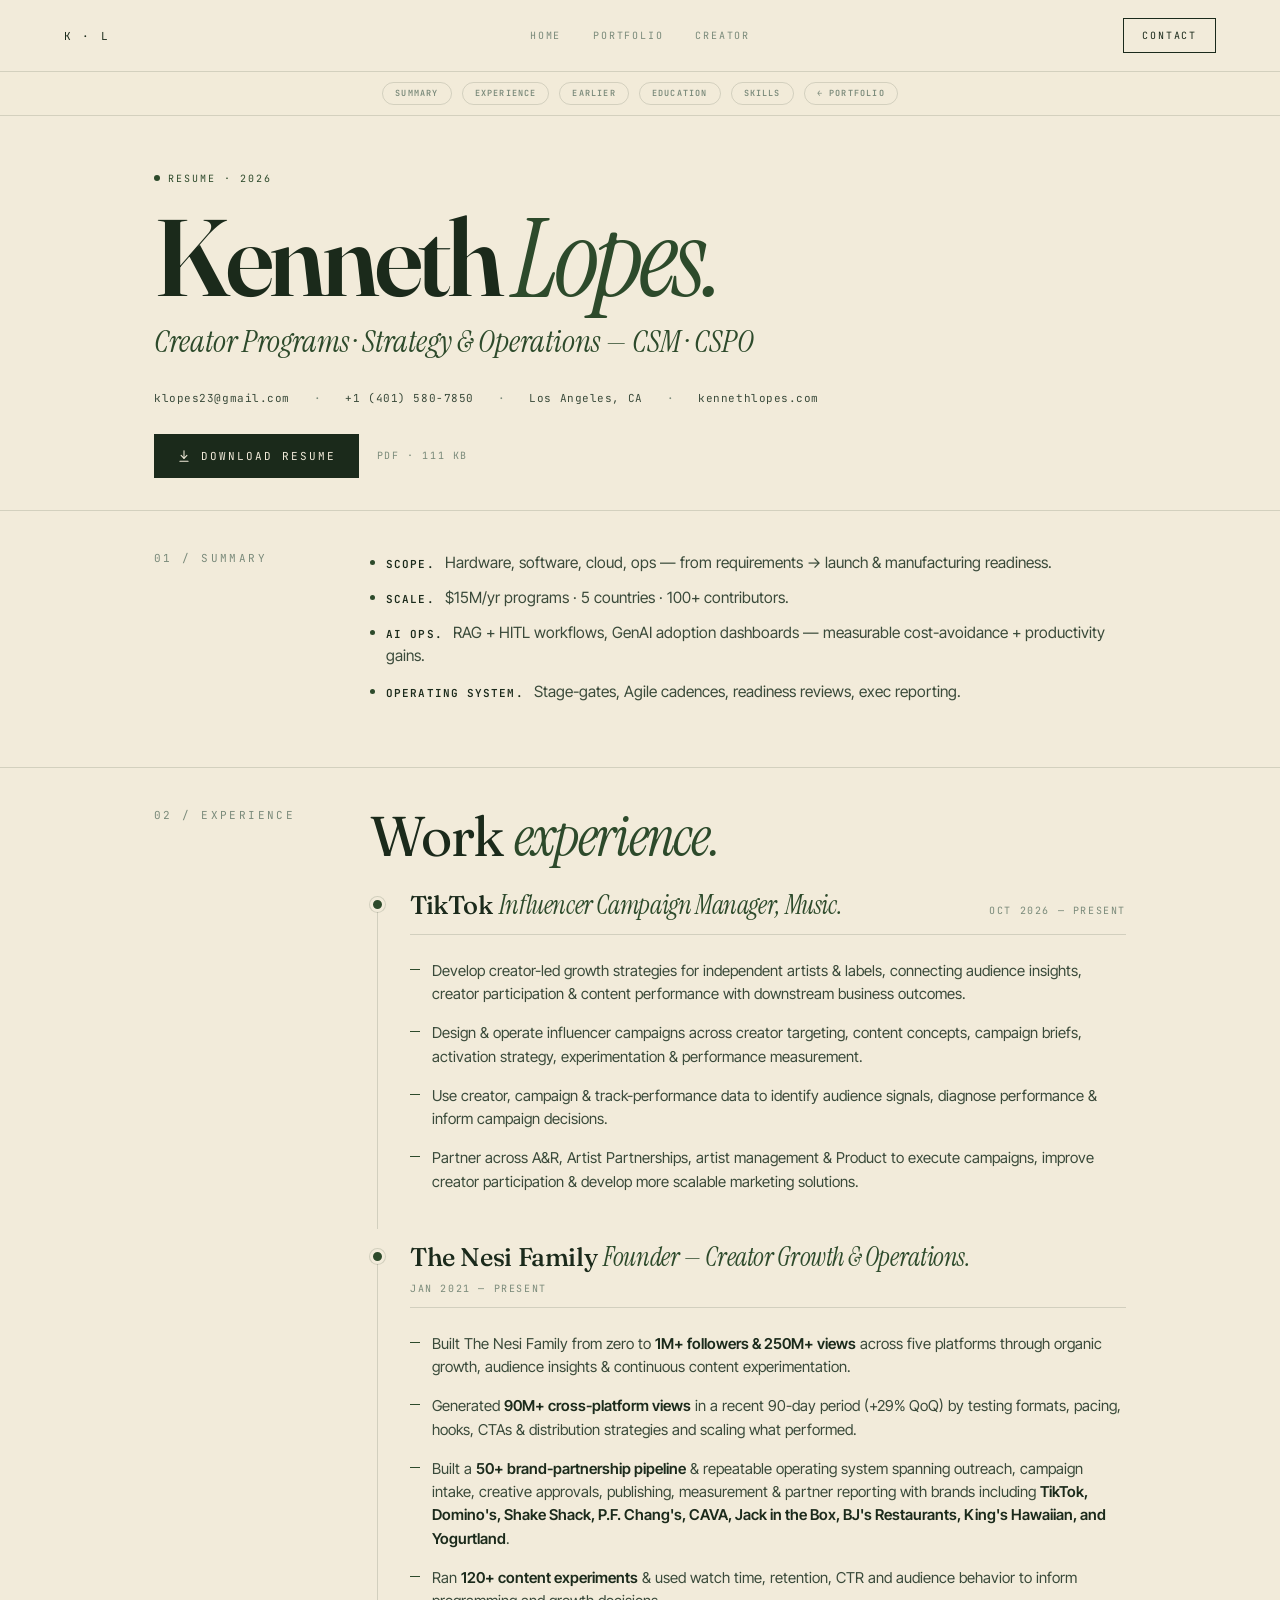
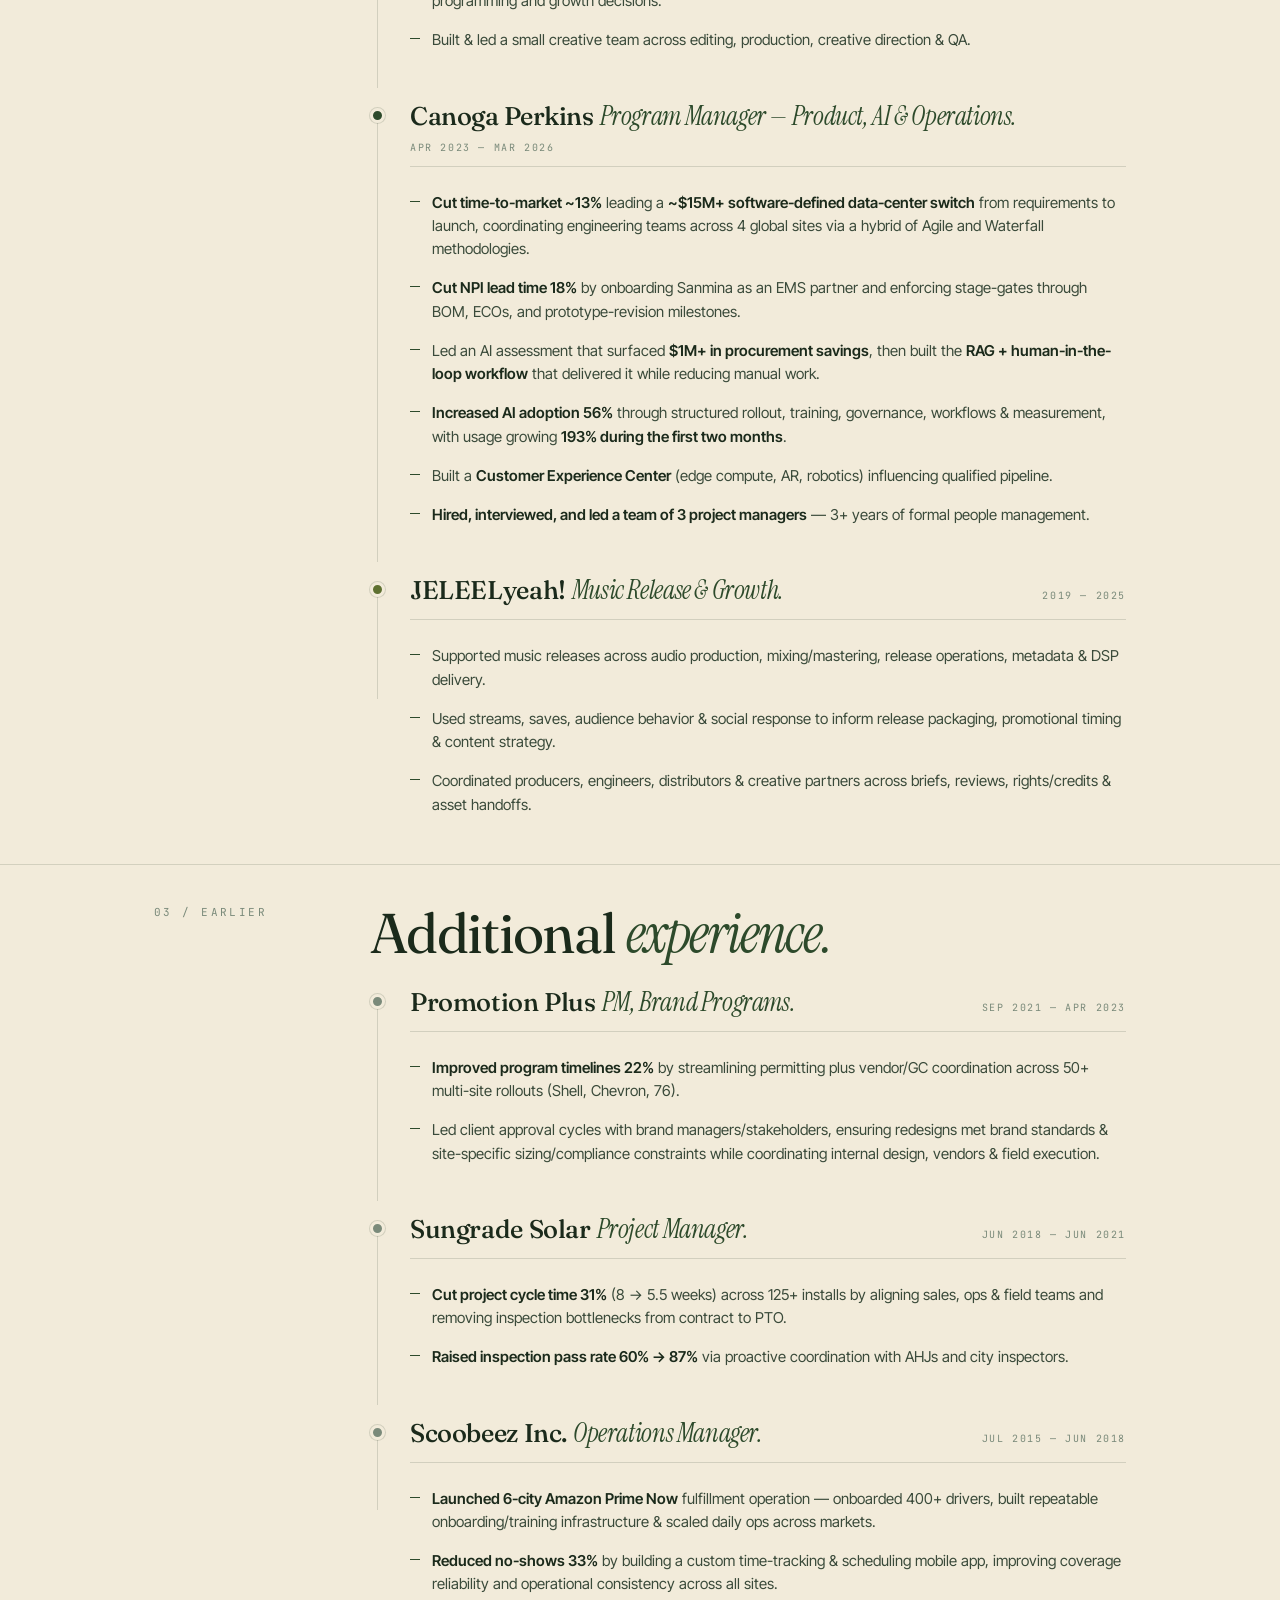
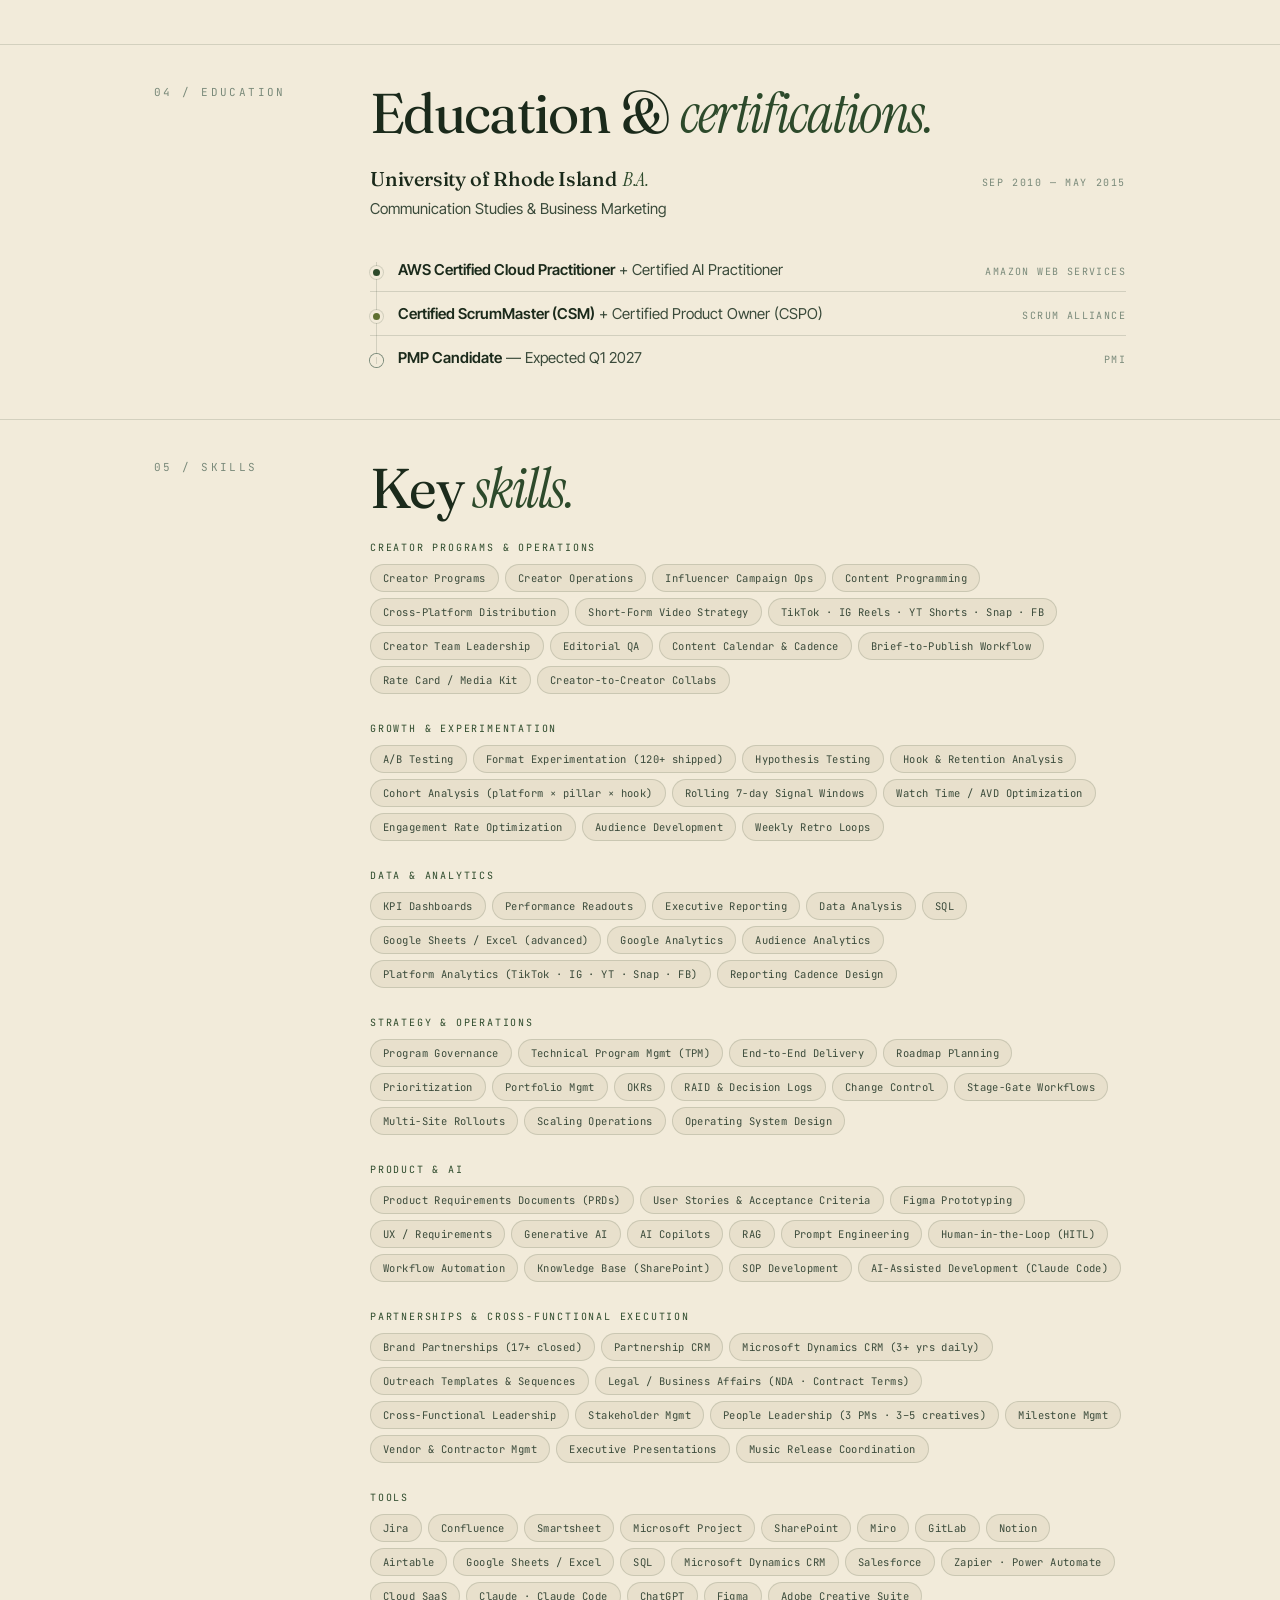
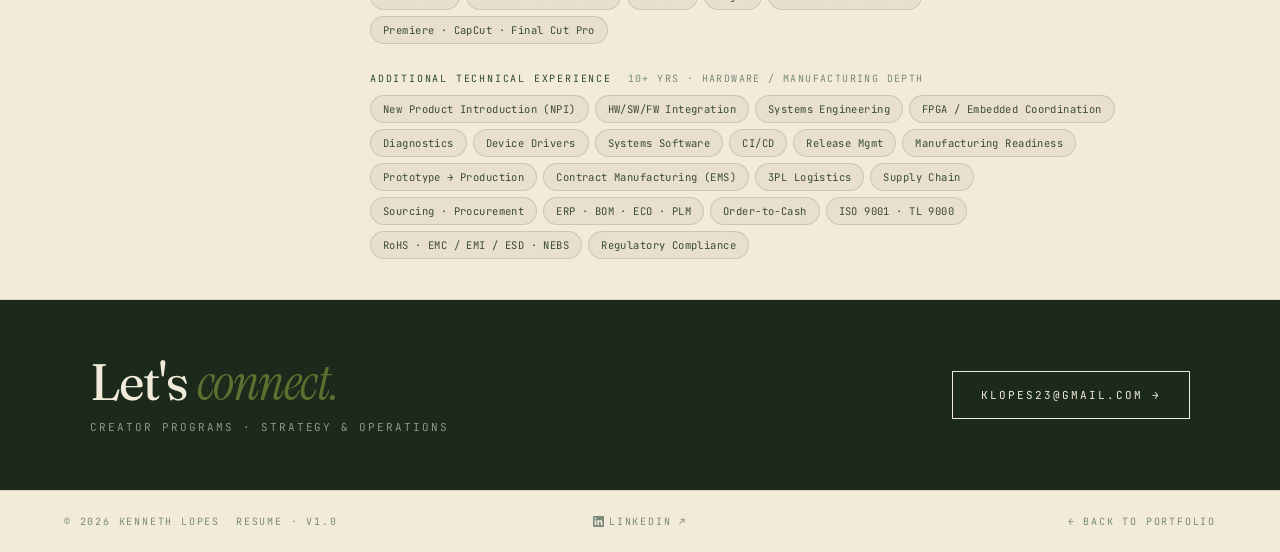
==== commit 9409728c: "feat: Promotion Plus → Additional Experience + PMP Q1 2027 sweep ## Promotion Plus demoted to Additi" ====
--- a/experience.html
+++ b/experience.html
@@ -643,17 +643,6 @@
           </ul>
         </article>
 
-        <article class="role" data-accent="olive">
-          <div class="role-head">
-            <div class="role-company">Promotion Plus<em>PM, Brand Programs.</em></div>
-            <div class="role-dates">Sep 2021 — Apr 2023</div>
-          </div>
-          <ul class="role-bullets">
-            <li><strong>Improved program timelines 22%</strong> by streamlining permitting plus vendor/GC coordination across 50+ multi-site rollouts (Shell, Chevron, 76).</li>
-            <li>Led client approval cycles with brand managers/stakeholders, ensuring redesigns met brand standards &amp; site-specific sizing/compliance constraints while coordinating internal design, vendors &amp; field execution.</li>
-            <li>Built per-site source-of-truth packs (location details, measurements/surveys, production plan, production-ready files, vendor quotes) to standardize handoffs, reduce rework &amp; accelerate installs.</li>
-          </ul>
-        </article>
       </div>
     </div>
   </div>
@@ -666,6 +655,17 @@
       <div class="section-eyebrow">03 / Earlier</div>
       <div>
         <h2 class="section-heading t-section">Additional <em>experience.</em></h2>
+
+        <article class="role" data-accent="muted">
+          <div class="role-head">
+            <div class="role-company">Promotion Plus<em>PM, Brand Programs.</em></div>
+            <div class="role-dates">Sep 2021 — Apr 2023</div>
+          </div>
+          <ul class="role-bullets">
+            <li><strong>Improved program timelines 22%</strong> by streamlining permitting plus vendor/GC coordination across 50+ multi-site rollouts (Shell, Chevron, 76).</li>
+            <li>Led client approval cycles with brand managers/stakeholders, ensuring redesigns met brand standards &amp; site-specific sizing/compliance constraints while coordinating internal design, vendors &amp; field execution.</li>
+          </ul>
+        </article>
 
         <article class="role" data-accent="muted">
           <div class="role-head">
@@ -719,7 +719,7 @@
             <span class="cert-issuer">Scrum Alliance</span>
           </li>
           <li data-accent="muted">
-            <span><strong>PMP Candidate</strong> — Expected Q4 2026</span>
+            <span><strong>PMP Candidate</strong> — Expected Q1 2027</span>
             <span class="cert-issuer">PMI</span>
           </li>
         </ul>
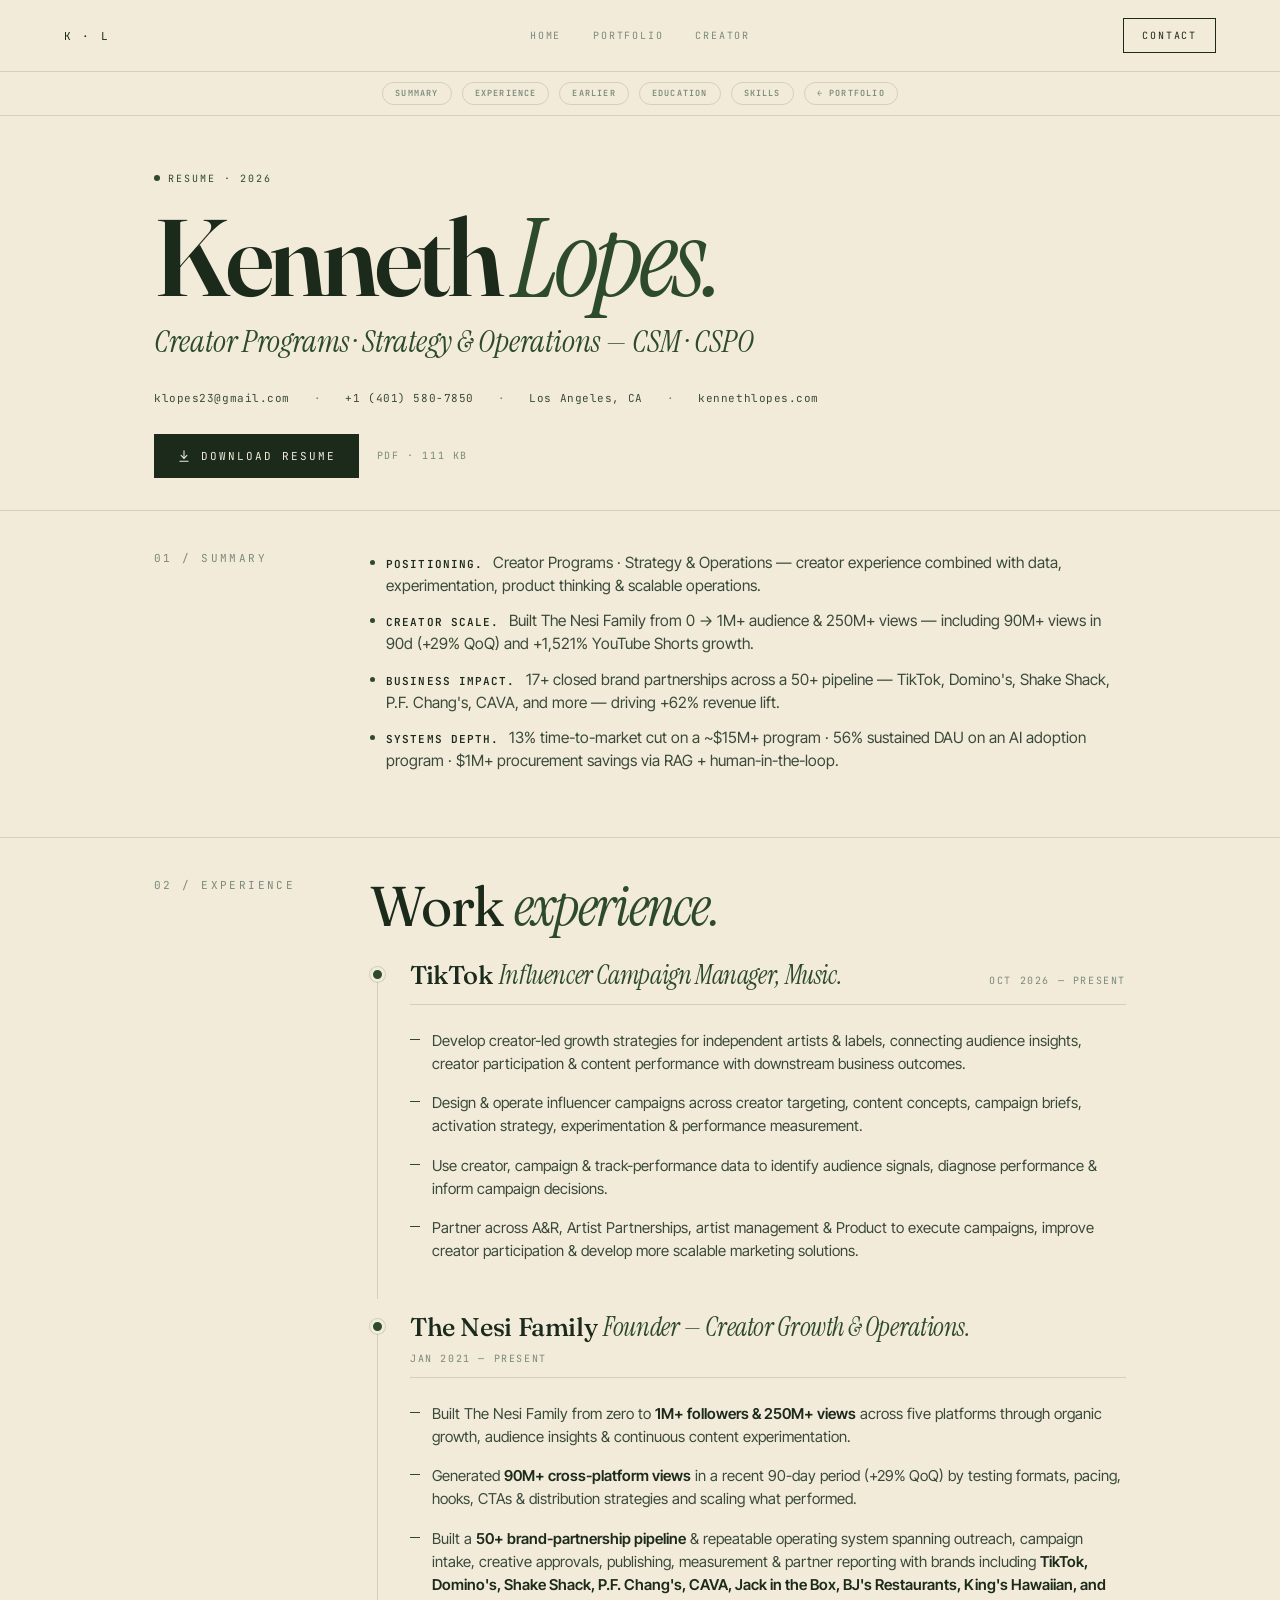
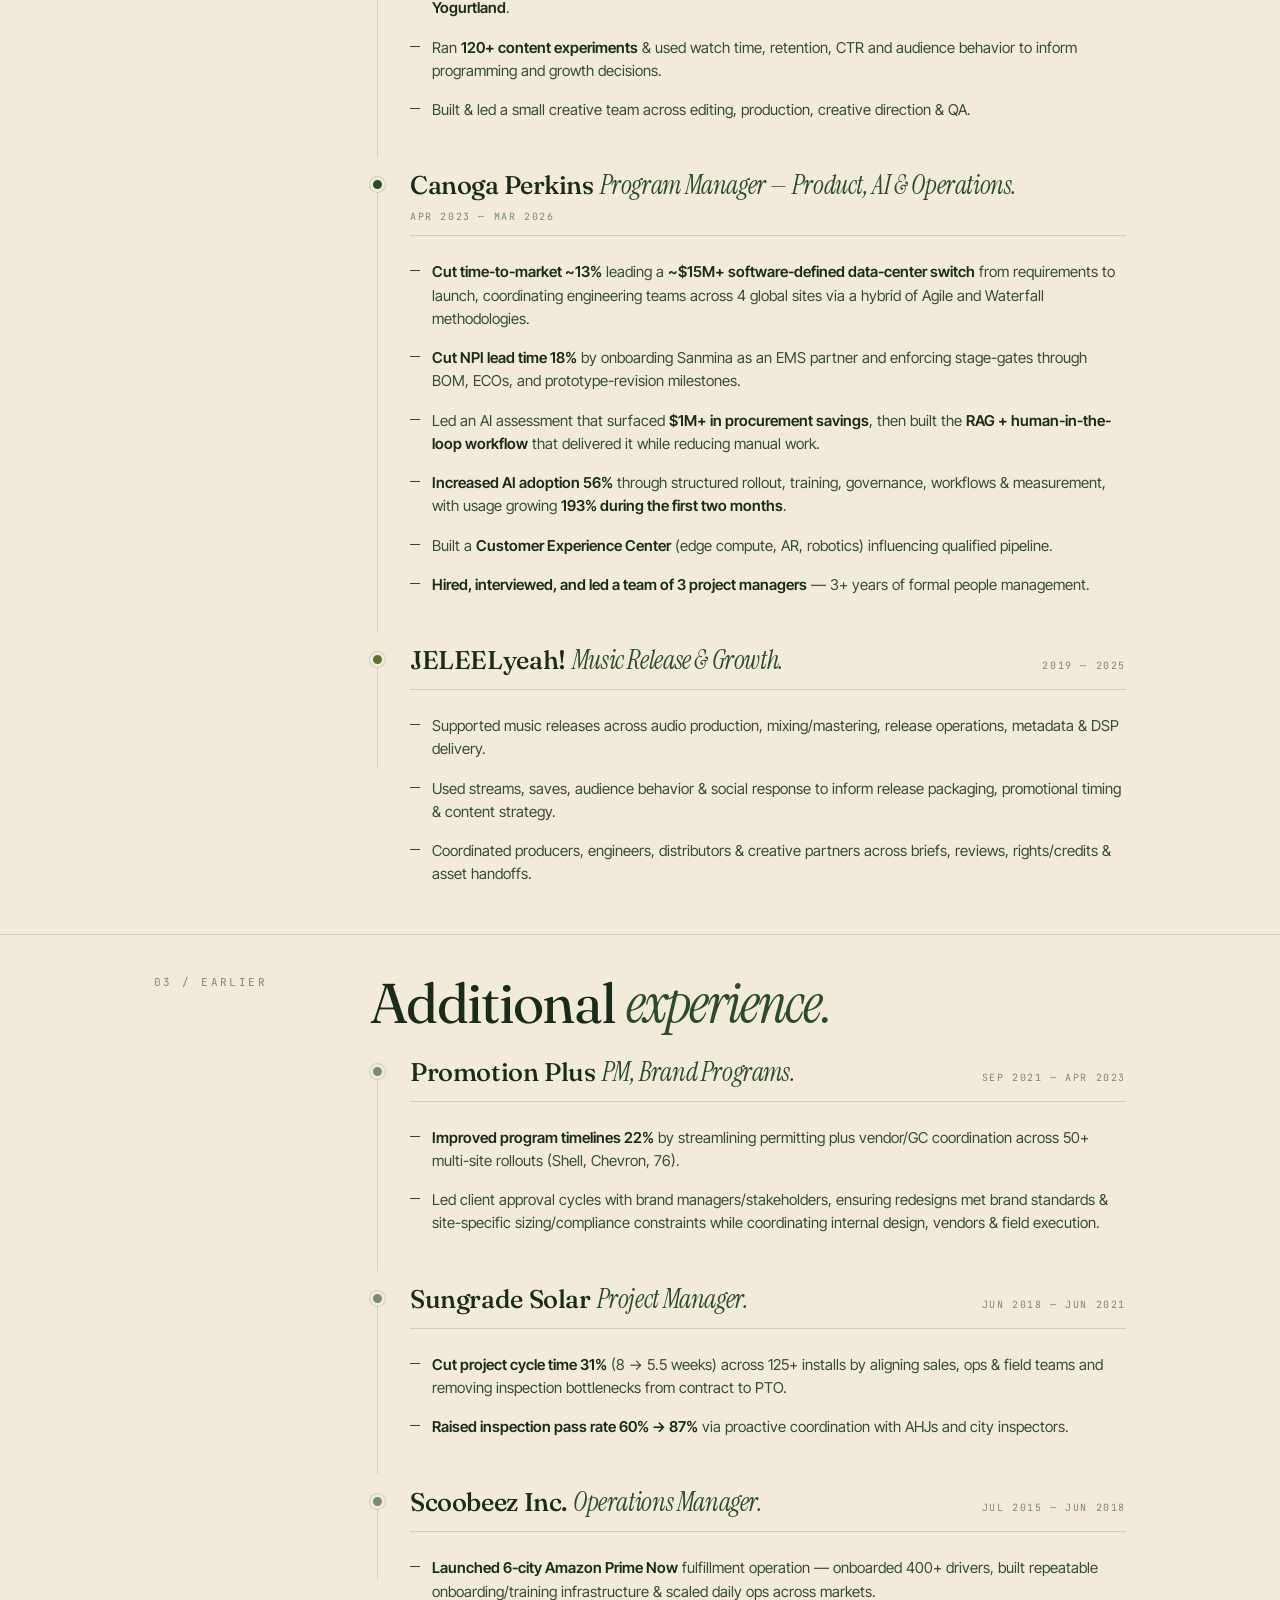
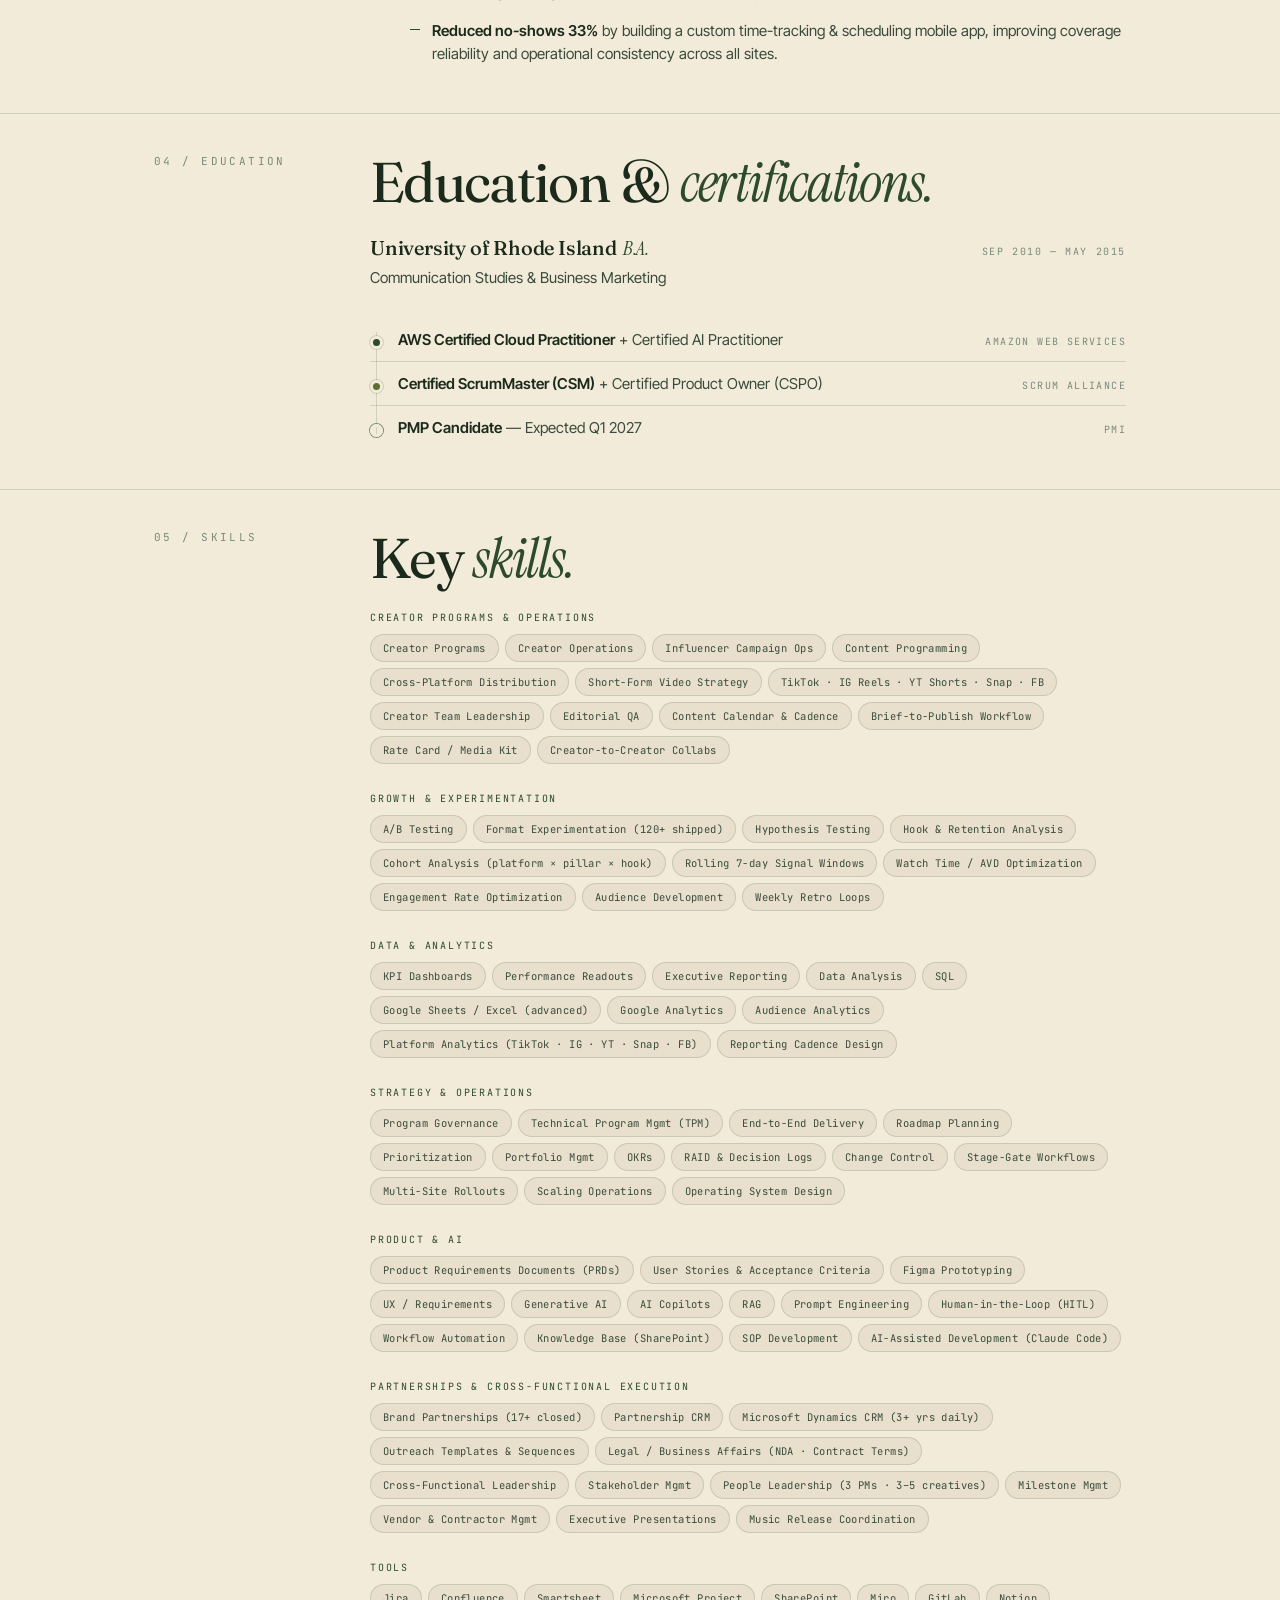
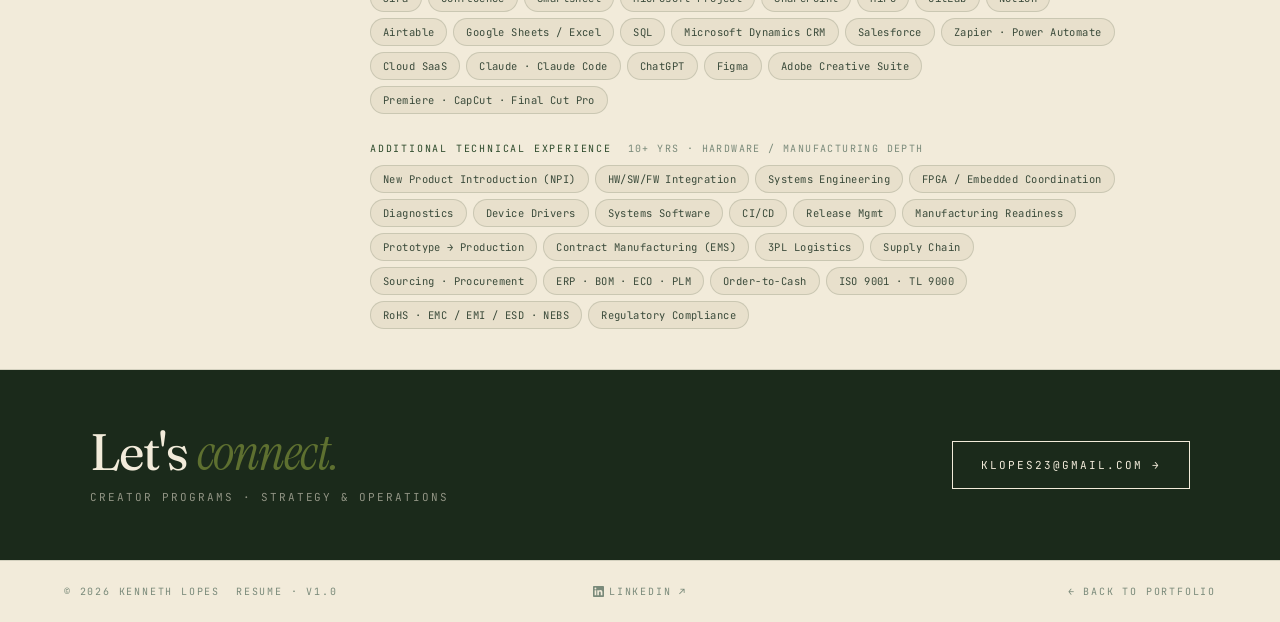
==== commit 869eda6e: "feat: mobile parity — experience hero + summary + mobile CTA + JSON-LD Mobile audit uncovered stale " ====
--- a/experience.html
+++ b/experience.html
@@ -38,7 +38,7 @@
     "mainEntityOfPage": "https://kennethlopes.com/",
     "image": "https://kennethlopes.com/assets/headshot.jpg",
     "jobTitle": "Creator Programs · Strategy & Operations",
-    "description": "Sr. TPM (Los Angeles) with 10+ years across TPM, creator operations, brand partnerships, and AI enablement. Founder of The Nesi Family (@nesimento_) — 1M+ followers, 250M+ views.",
+    "description": "Creator Programs · Strategy & Operations professional in Los Angeles. Founder of The Nesi Family (@nesimento_) — 1M+ audience, 250M+ views. Starting Oct 2026 as Influencer Campaign Manager, Music at TikTok. 10+ years across creator growth, music, systems, and scalable operations.",
     "address": { "@type": "PostalAddress", "addressLocality": "Los Angeles", "addressRegion": "CA", "addressCountry": "US" },
     "alumniOf": { "@type": "CollegeOrUniversity", "name": "University of Rhode Island", "department": "College of Business · Communication Studies & Business Marketing" },
     "knowsAbout": [
@@ -549,11 +549,11 @@
     <div class="resume-mobile-only" style="display:none;">
       <p class="resume-mobile-eyebrow">Resume · Experience</p>
       <h1 class="resume-mobile-title">
-        10+ years shipping<br/>
-        <em class="emphasis">programs.</em>
+        Creator programs.<br/>
+        <em class="emphasis">Strategy. Operations.</em>
       </h1>
       <p class="resume-mobile-tagline">
-        Cross-functional PM at Canoga Perkins. Built GenAI-enabled ops products from intake to execution.
+        Founder of The Nesi Family (1M+ audience, 250M+ views). Starting Oct 2026 as Influencer Campaign Manager, Music at TikTok.
       </p>
       <!-- v4: first download button removed — single CTA lives under the summary bullets. -->
     </div>
@@ -568,10 +568,10 @@
       <div class="summary">
         <!-- v4: h2 removed — redundant with the hero title. -->
         <ul class="summary-bullets">
-          <li><strong>Scope.</strong> Hardware, software, cloud, ops — from requirements → launch & manufacturing readiness.</li>
-          <li><strong>Scale.</strong> $15M/yr programs · 5 countries · 100+ contributors.</li>
-          <li><strong>AI ops.</strong> RAG + HITL workflows, GenAI adoption dashboards — measurable cost-avoidance + productivity gains.</li>
-          <li><strong>Operating system.</strong> Stage-gates, Agile cadences, readiness reviews, exec reporting.</li>
+          <li><strong>Positioning.</strong> Creator Programs · Strategy &amp; Operations — creator experience combined with data, experimentation, product thinking &amp; scalable operations.</li>
+          <li><strong>Creator scale.</strong> Built The Nesi Family from 0 → 1M+ audience &amp; 250M+ views — including 90M+ views in 90d (+29% QoQ) and +1,521% YouTube Shorts growth.</li>
+          <li><strong>Business impact.</strong> 17+ closed brand partnerships across a 50+ pipeline — TikTok, Domino's, Shake Shack, P.F. Chang's, CAVA, and more — driving +62% revenue lift.</li>
+          <li><strong>Systems depth.</strong> 13% time-to-market cut on a ~$15M+ program · 56% sustained DAU on an AI adoption program · $1M+ procurement savings via RAG + human-in-the-loop.</li>
         </ul>
         <a class="summary-resume-btn" href="assets/TPM%20Kenneth_Lopes_2026_Resume.pdf" download="Kenneth_Lopes_2026_Resume.pdf">
           ↓ Download PDF resume
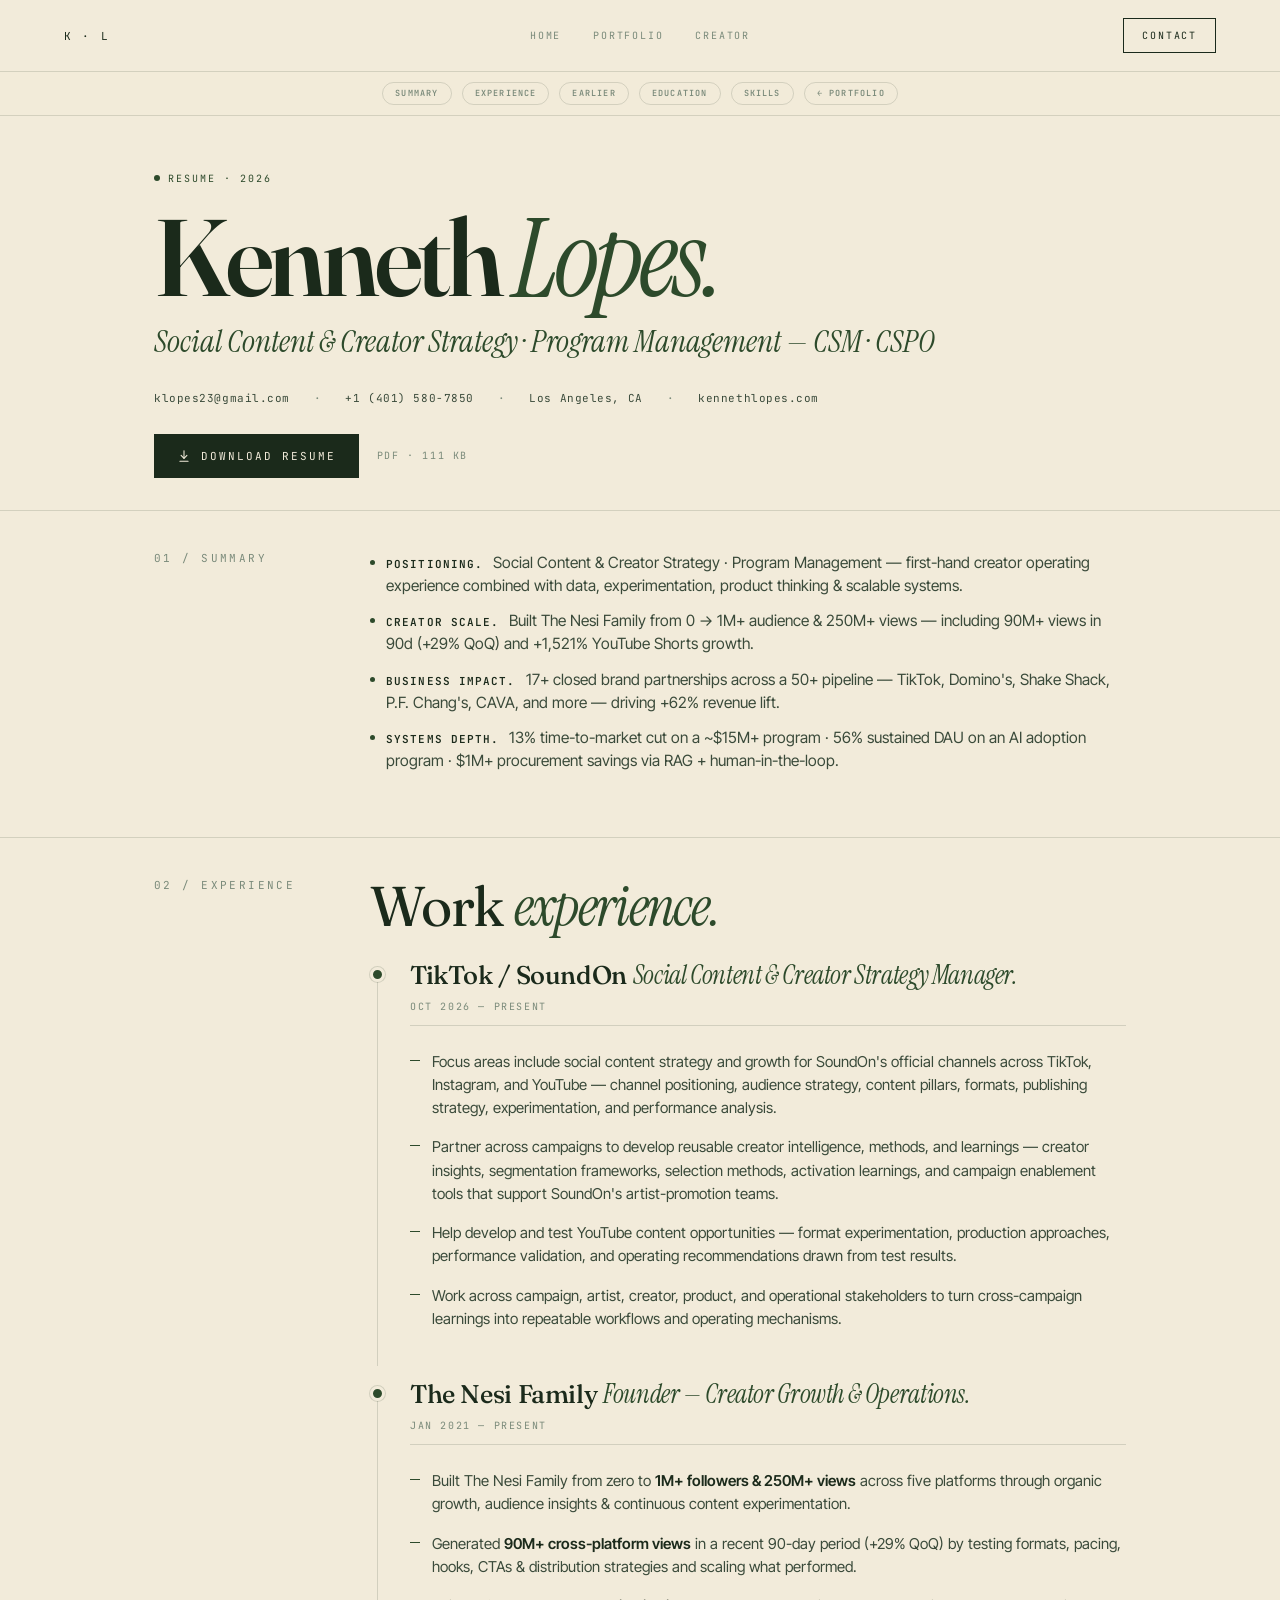
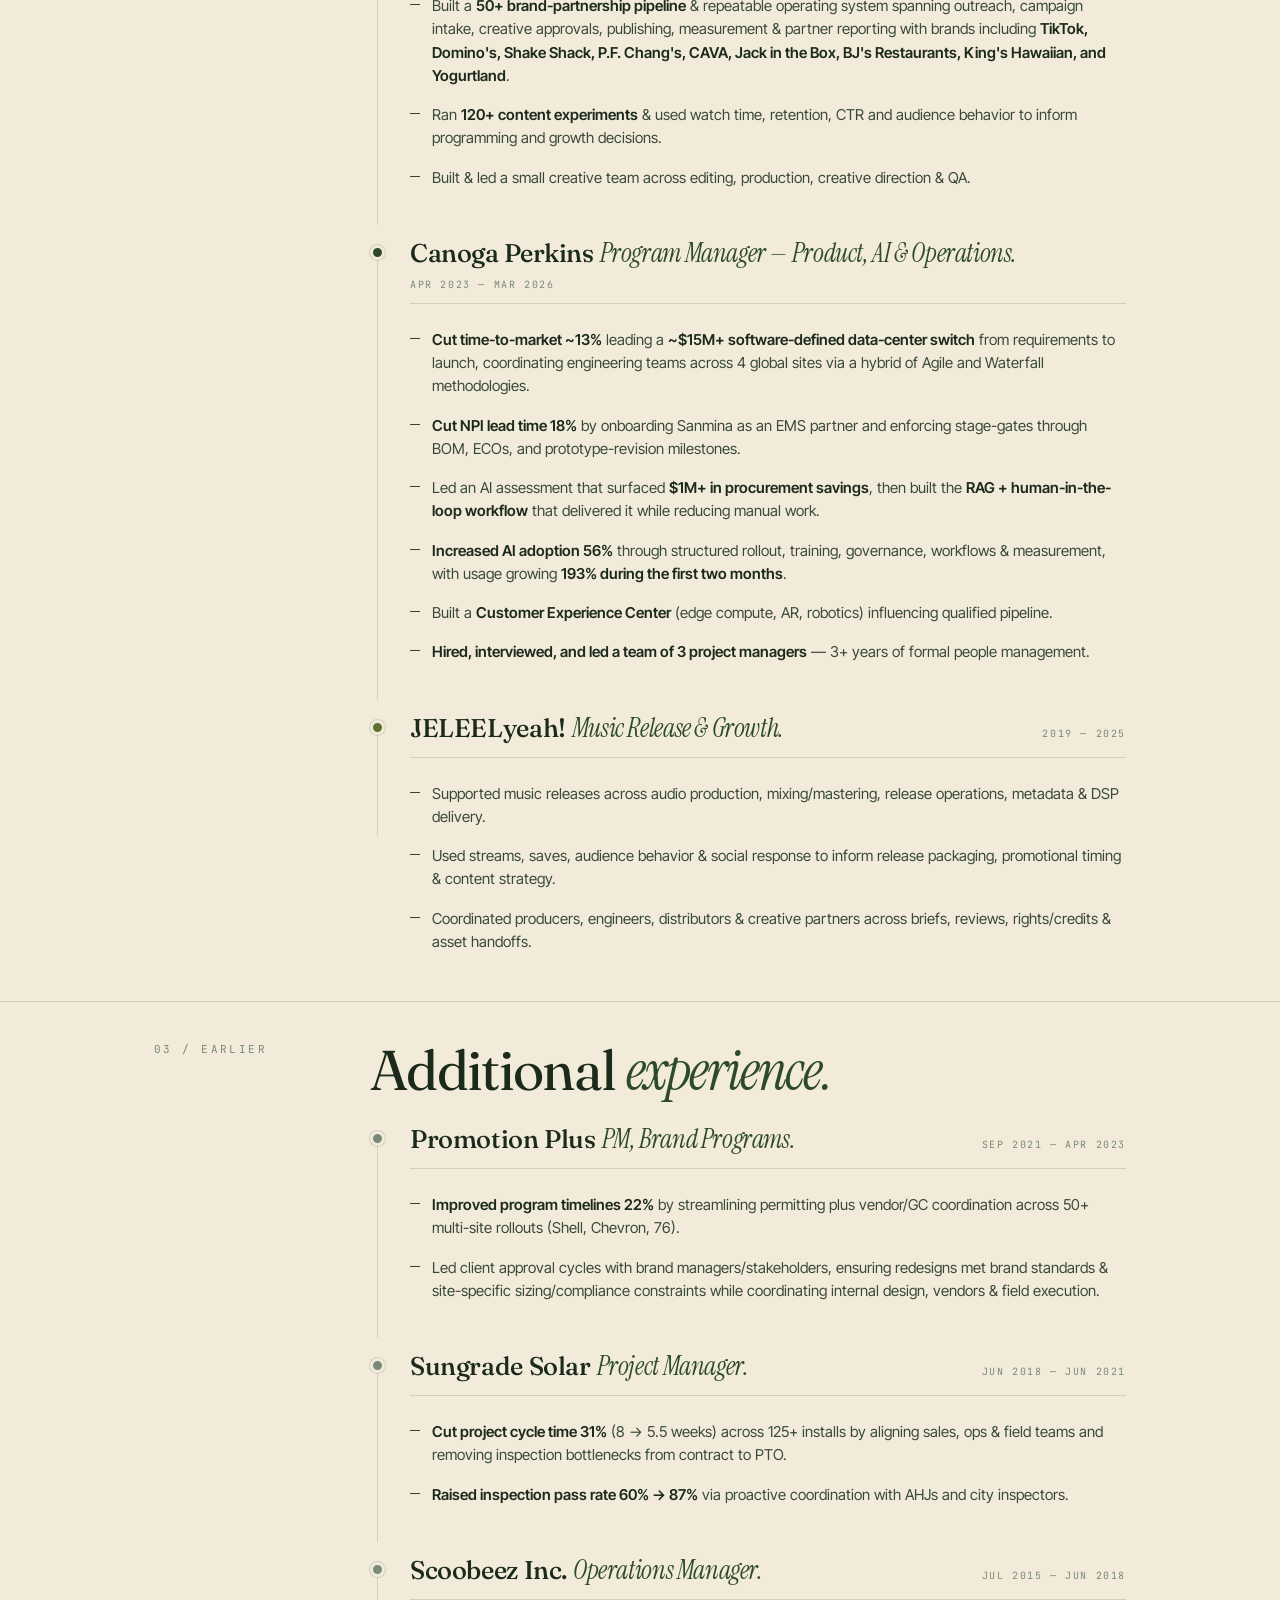
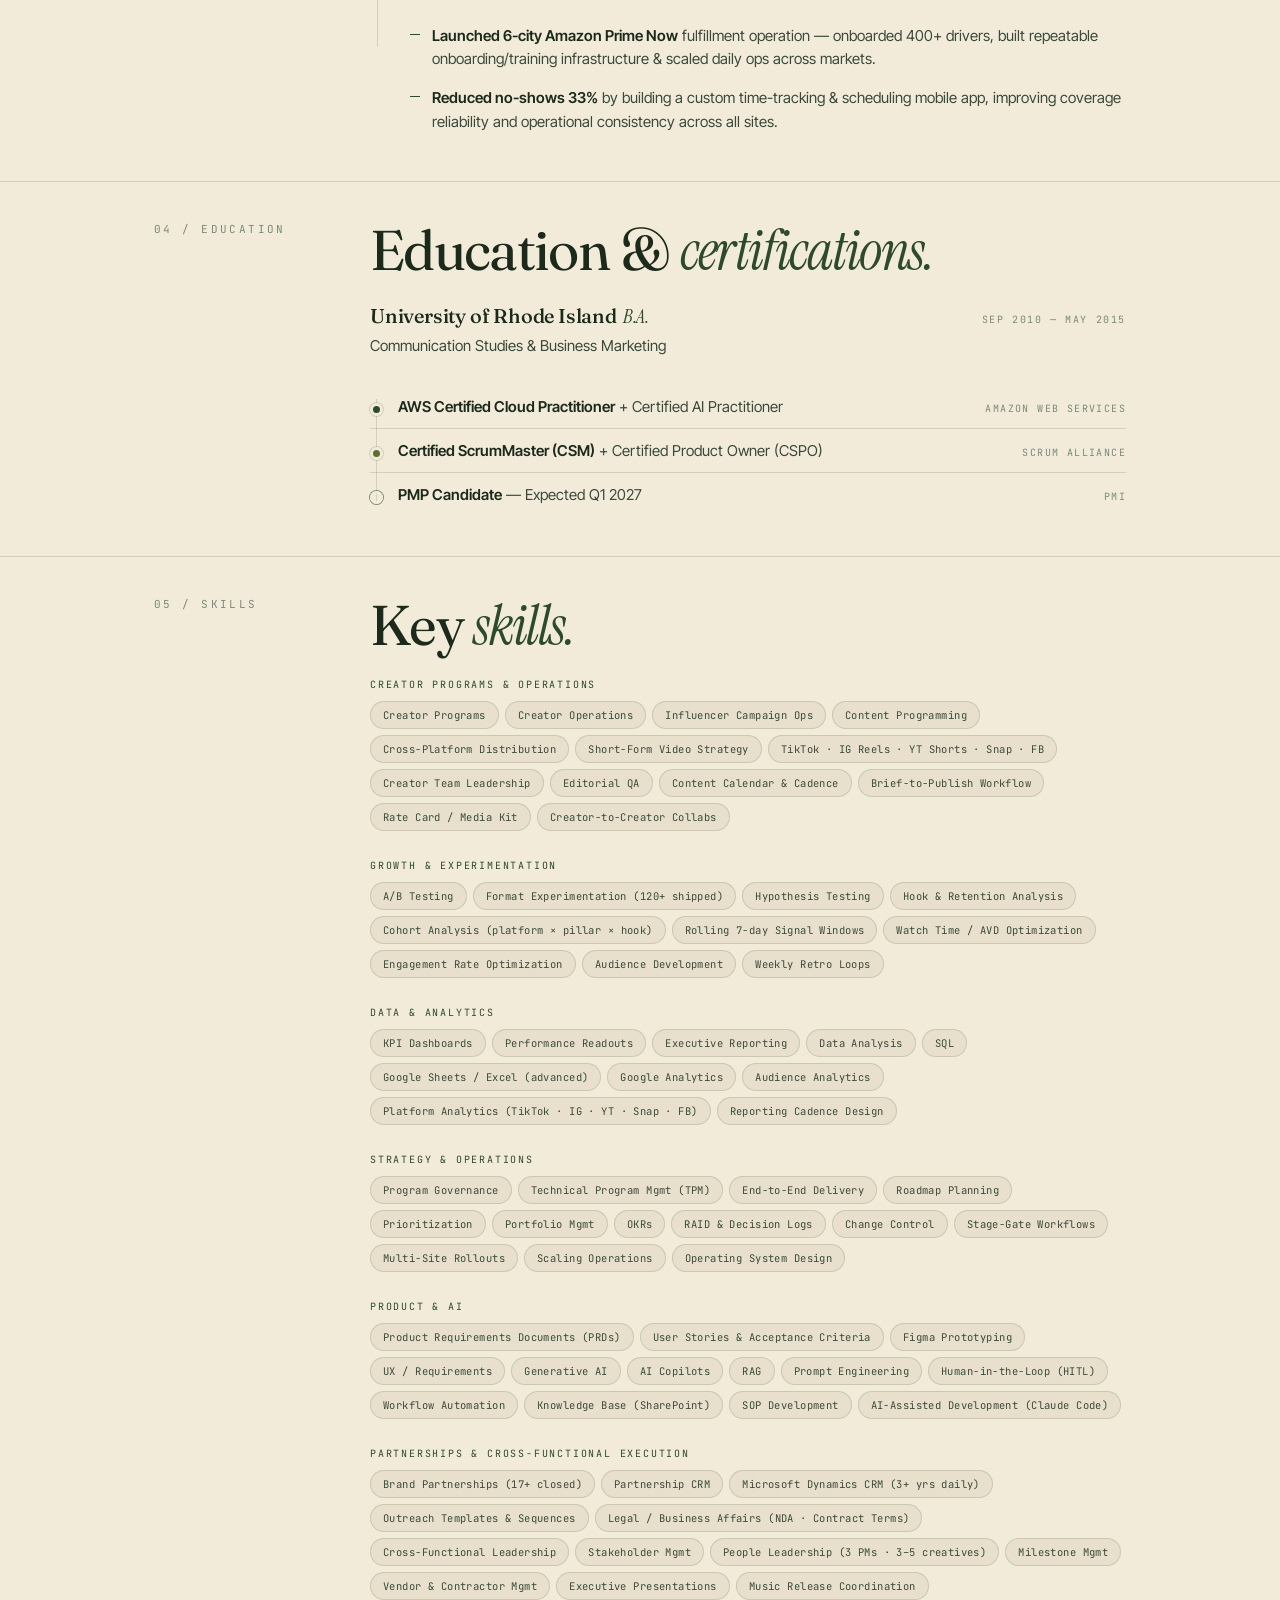
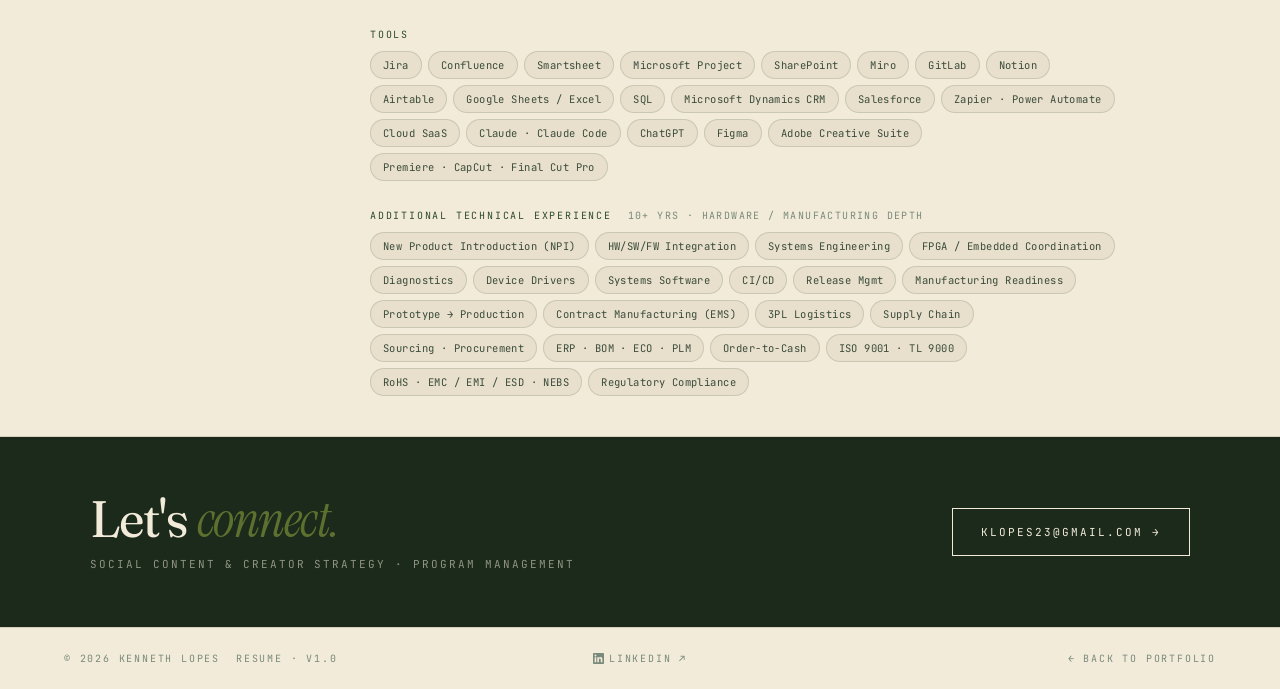
==== commit d775b677: "feat: SoundOn role update + Social Content & Creator Strategy positioning Full positioning + role re" ====
--- a/experience.html
+++ b/experience.html
@@ -10,20 +10,20 @@
   <meta name="apple-mobile-web-app-title" content="K · Lopes" />
   <link rel="apple-touch-icon" href="/assets/headshot.jpg" />
   <link rel="manifest" href="/manifest.json" />
-  <title>Kenneth Lopes — Experience · Creator Programs · Strategy & Operations · Technical Depth (@nesimento_)</title>
+  <title>Kenneth Lopes — Experience · Social Content & Creator Strategy · Program Management (@nesimento_)</title>
   <link rel="stylesheet" href="/tokens.css" />
-  <meta name="description" content="Kenneth Lopes — Creator Programs, Strategy & Operations (Los Angeles). 10+ years across creator growth, music, systems, and scalable operations. Founder of The Nesi Family (@nesimento_, @nesimento) — 1M+ audience, 250M+ views, 17+ closed brand deals. Starting Oct 2026 at TikTok." />
+  <meta name="description" content="Kenneth Lopes — Social Content & Creator Strategy Manager at TikTok / SoundOn (Los Angeles). Program-management background across complex technical delivery, AI enablement, and multi-site governance. Founder of The Nesi Family (@nesimento_, @nesimento) — 1M+ audience, 250M+ views, 17+ closed brand deals." />
   <meta name="keywords" content="Kenneth Lopes, Nesimento, The Nesi Family, @nesimento_, @nesimento, Sr. Technical Program Manager, TPM, AI Enablement, GenAI, RAG, HITL, creator economy, creator operations, creator manager, brand partnerships, influencer marketing, content operations, TikTok creator, Instagram creator, YouTube Shorts, Snapchat Spotlight, JELEEL, Los Angeles" />
   <link rel="canonical" href="https://kennethlopes.com/experience.html" />
-  <meta property="og:title" content="Kenneth Lopes — Creator Programs · Strategy & Operations" />
-  <meta property="og:description" content="Creator Programs · Strategy & Operations. Founder of The Nesi Family (@nesimento_) — 1M+ audience, 250M+ views, 17+ closed brand deals. Starting Oct 2026 at TikTok." />
+  <meta property="og:title" content="Kenneth Lopes — Social Content & Creator Strategy · Program Management" />
+  <meta property="og:description" content="Social Content & Creator Strategy Manager at TikTok / SoundOn. Founder of The Nesi Family (@nesimento_) — 1M+ audience, 250M+ views, 17+ closed brand deals." />
   <meta property="og:image" content="https://kennethlopes.com/assets/og-portfolio.jpg" />
   <meta property="og:url" content="https://kennethlopes.com/experience.html" />
   <meta property="og:site_name" content="Kenneth Lopes · The Nesi Family" />
   <meta property="og:type" content="website" />
   <meta name="twitter:card" content="summary_large_image" />
-  <meta name="twitter:title" content="Kenneth Lopes — Creator Programs · Strategy & Operations" />
-  <meta name="twitter:description" content="Creator Programs · Strategy & Operations. @nesimento_ · 1M+ audience." />
+  <meta name="twitter:title" content="Kenneth Lopes — Social Content & Creator Strategy · Program Management" />
+  <meta name="twitter:description" content="Social Content & Creator Strategy at TikTok / SoundOn. @nesimento_ · 1M+ audience." />
   <meta name="twitter:image" content="https://kennethlopes.com/assets/og-portfolio.jpg" />
   <link rel="icon" href="/assets/favicon.ico" />
   <!-- JSON-LD Person schema — binds Kenneth's name to every social handle so Google's Knowledge Graph
@@ -37,8 +37,8 @@
     "url": "https://kennethlopes.com/experience.html",
     "mainEntityOfPage": "https://kennethlopes.com/",
     "image": "https://kennethlopes.com/assets/headshot.jpg",
-    "jobTitle": "Creator Programs · Strategy & Operations",
-    "description": "Creator Programs · Strategy & Operations professional in Los Angeles. Founder of The Nesi Family (@nesimento_) — 1M+ audience, 250M+ views. Starting Oct 2026 as Influencer Campaign Manager, Music at TikTok. 10+ years across creator growth, music, systems, and scalable operations.",
+    "jobTitle": "Social Content & Creator Strategy Manager",
+    "description": "Social Content & Creator Strategy Manager at TikTok / SoundOn (Los Angeles). Founder of The Nesi Family (@nesimento_) — 1M+ audience, 250M+ views. Program-management background across complex technical delivery, AI enablement, and multi-site governance.",
     "address": { "@type": "PostalAddress", "addressLocality": "Los Angeles", "addressRegion": "CA", "addressCountry": "US" },
     "alumniOf": { "@type": "CollegeOrUniversity", "name": "University of Rhode Island", "department": "College of Business · Communication Studies & Business Marketing" },
     "knowsAbout": [
@@ -525,7 +525,7 @@
     <div class="resume-desktop-only">
       <div class="resume-eyebrow">Resume · 2026</div>
       <h1 class="resume-name t-hero">Kenneth <em>Lopes.</em></h1>
-      <p class="resume-title">Creator Programs · Strategy &amp; Operations — CSM · CSPO</p>
+      <p class="resume-title">Social Content &amp; Creator Strategy · Program Management — CSM · CSPO</p>
       <div class="resume-contact">
         <a href="mailto:klopes23@gmail.com">klopes23@gmail.com</a>
         <span class="sep">·</span>
@@ -549,11 +549,11 @@
     <div class="resume-mobile-only" style="display:none;">
       <p class="resume-mobile-eyebrow">Resume · Experience</p>
       <h1 class="resume-mobile-title">
-        Creator programs.<br/>
-        <em class="emphasis">Strategy. Operations.</em>
+        Social content.<br/>
+        <em class="emphasis">Creator strategy.</em>
       </h1>
       <p class="resume-mobile-tagline">
-        Founder of The Nesi Family (1M+ audience, 250M+ views). Starting Oct 2026 as Influencer Campaign Manager, Music at TikTok.
+        Social Content &amp; Creator Strategy Manager at TikTok / SoundOn. Founder of The Nesi Family (1M+ audience, 250M+ views). Program-management background in complex technical delivery.
       </p>
       <!-- v4: first download button removed — single CTA lives under the summary bullets. -->
     </div>
@@ -568,7 +568,7 @@
       <div class="summary">
         <!-- v4: h2 removed — redundant with the hero title. -->
         <ul class="summary-bullets">
-          <li><strong>Positioning.</strong> Creator Programs · Strategy &amp; Operations — creator experience combined with data, experimentation, product thinking &amp; scalable operations.</li>
+          <li><strong>Positioning.</strong> Social Content &amp; Creator Strategy · Program Management — first-hand creator operating experience combined with data, experimentation, product thinking &amp; scalable systems.</li>
           <li><strong>Creator scale.</strong> Built The Nesi Family from 0 → 1M+ audience &amp; 250M+ views — including 90M+ views in 90d (+29% QoQ) and +1,521% YouTube Shorts growth.</li>
           <li><strong>Business impact.</strong> 17+ closed brand partnerships across a 50+ pipeline — TikTok, Domino's, Shake Shack, P.F. Chang's, CAVA, and more — driving +62% revenue lift.</li>
           <li><strong>Systems depth.</strong> 13% time-to-market cut on a ~$15M+ program · 56% sustained DAU on an AI adoption program · $1M+ procurement savings via RAG + human-in-the-loop.</li>
@@ -591,14 +591,14 @@
 
         <article class="role" data-accent="pop">
           <div class="role-head">
-            <div class="role-company">TikTok<em>Influencer Campaign Manager, Music.</em></div>
+            <div class="role-company">TikTok / SoundOn<em>Social Content &amp; Creator Strategy Manager.</em></div>
             <div class="role-dates">Oct 2026 — Present</div>
           </div>
           <ul class="role-bullets">
-            <li>Develop creator-led growth strategies for independent artists &amp; labels, connecting audience insights, creator participation &amp; content performance with downstream business outcomes.</li>
-            <li>Design &amp; operate influencer campaigns across creator targeting, content concepts, campaign briefs, activation strategy, experimentation &amp; performance measurement.</li>
-            <li>Use creator, campaign &amp; track-performance data to identify audience signals, diagnose performance &amp; inform campaign decisions.</li>
-            <li>Partner across A&amp;R, Artist Partnerships, artist management &amp; Product to execute campaigns, improve creator participation &amp; develop more scalable marketing solutions.</li>
+            <li>Focus areas include social content strategy and growth for SoundOn's official channels across TikTok, Instagram, and YouTube — channel positioning, audience strategy, content pillars, formats, publishing strategy, experimentation, and performance analysis.</li>
+            <li>Partner across campaigns to develop reusable creator intelligence, methods, and learnings — creator insights, segmentation frameworks, selection methods, activation learnings, and campaign enablement tools that support SoundOn's artist-promotion teams.</li>
+            <li>Help develop and test YouTube content opportunities — format experimentation, production approaches, performance validation, and operating recommendations drawn from test results.</li>
+            <li>Work across campaign, artist, creator, product, and operational stakeholders to turn cross-campaign learnings into repeatable workflows and operating mechanisms.</li>
           </ul>
         </article>
 
@@ -905,7 +905,7 @@
   <div class="cta-strip-inner">
     <div>
       <h2>Let's <em>connect.</em></h2>
-      <div class="cta-strip-meta">Creator Programs · Strategy &amp; Operations</div>
+      <div class="cta-strip-meta">Social Content &amp; Creator Strategy · Program Management</div>
     </div>
     <a class="cta-btn" href="mailto:klopes23@gmail.com?subject=Let's connect">klopes23@gmail.com →</a>
   </div>
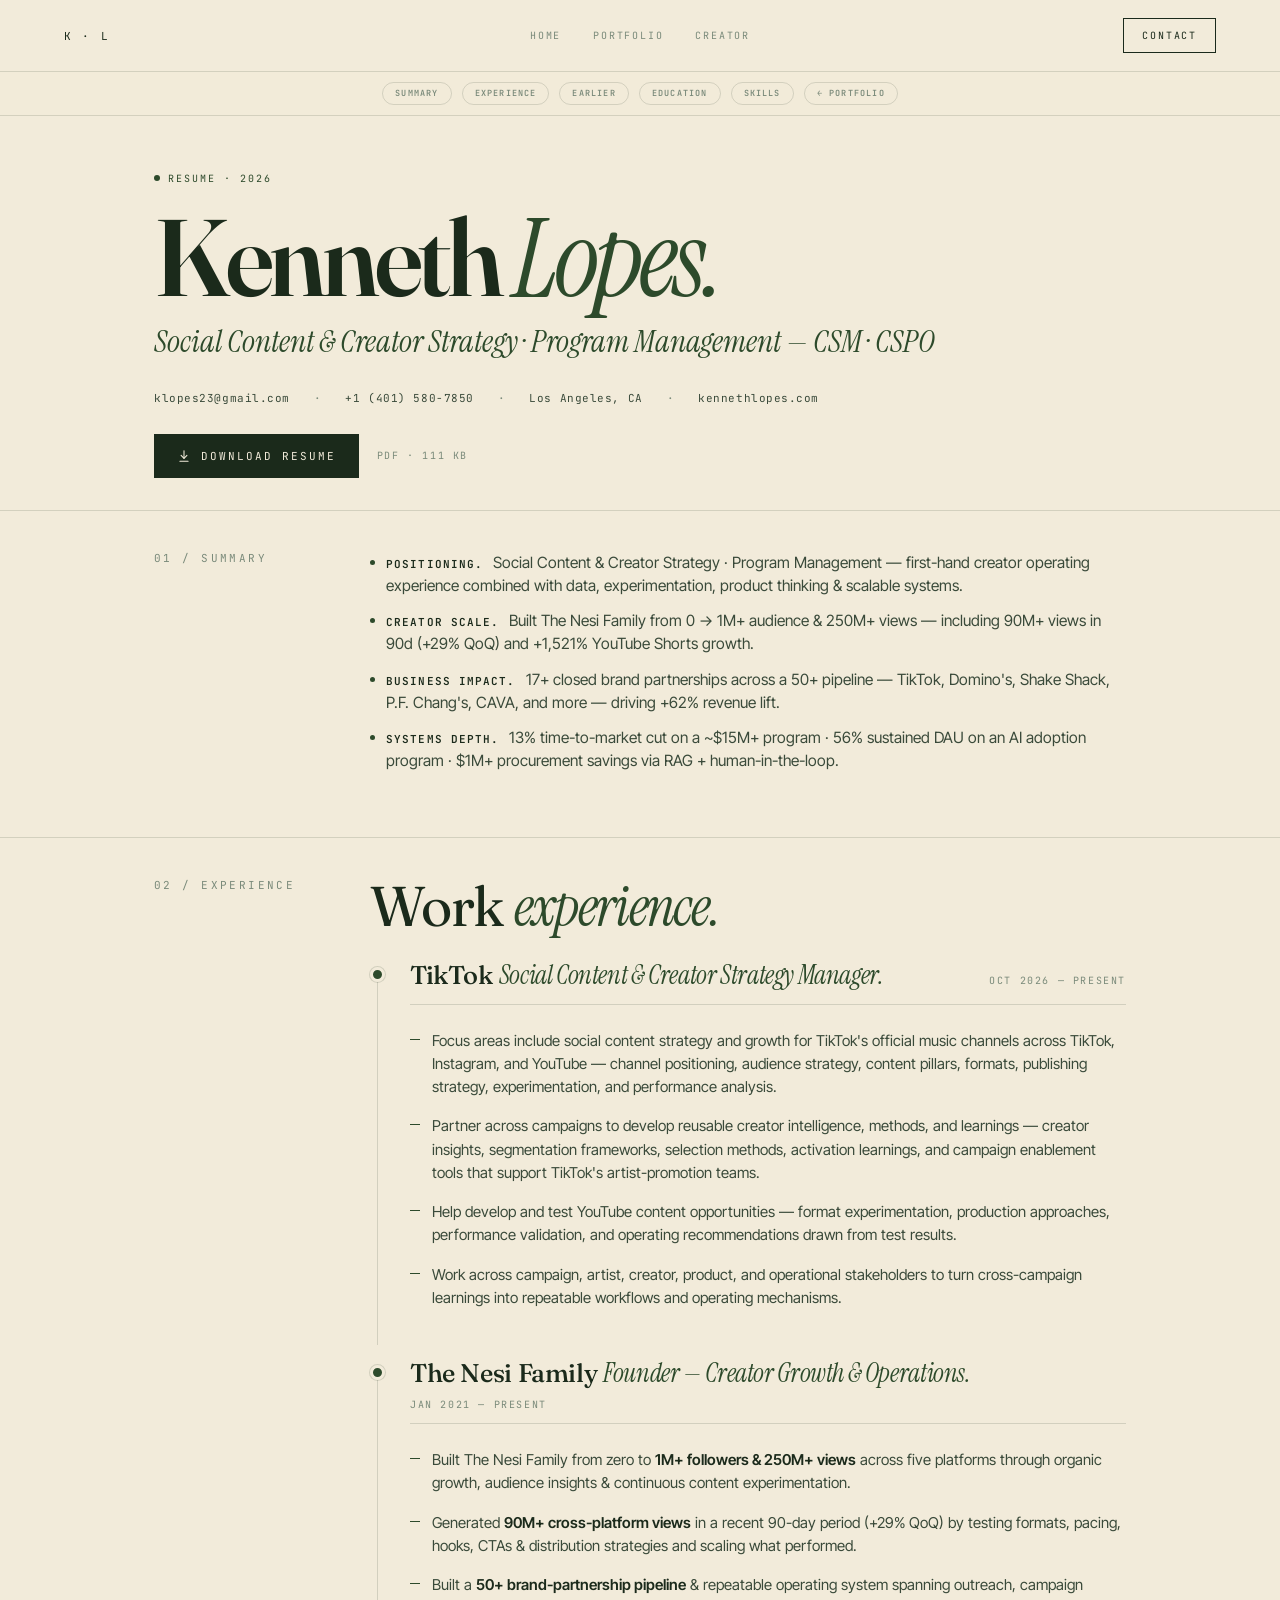
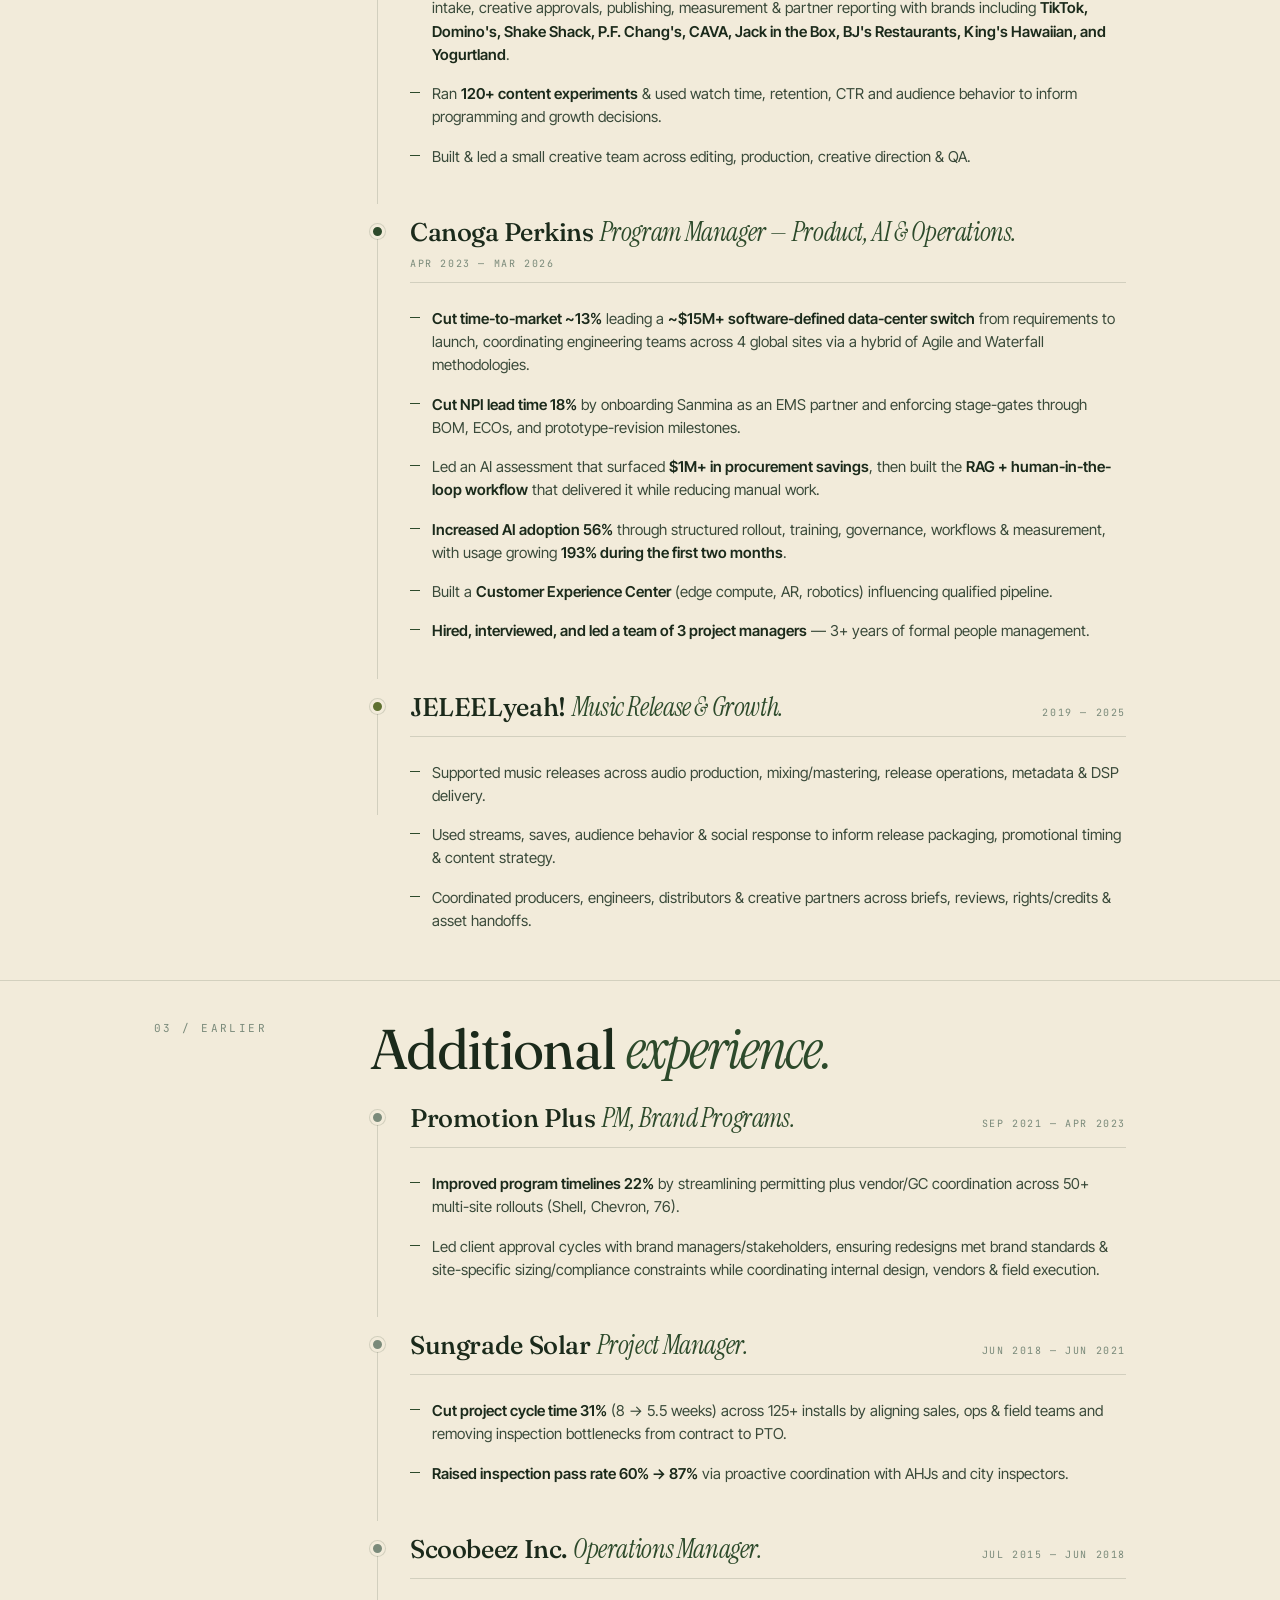
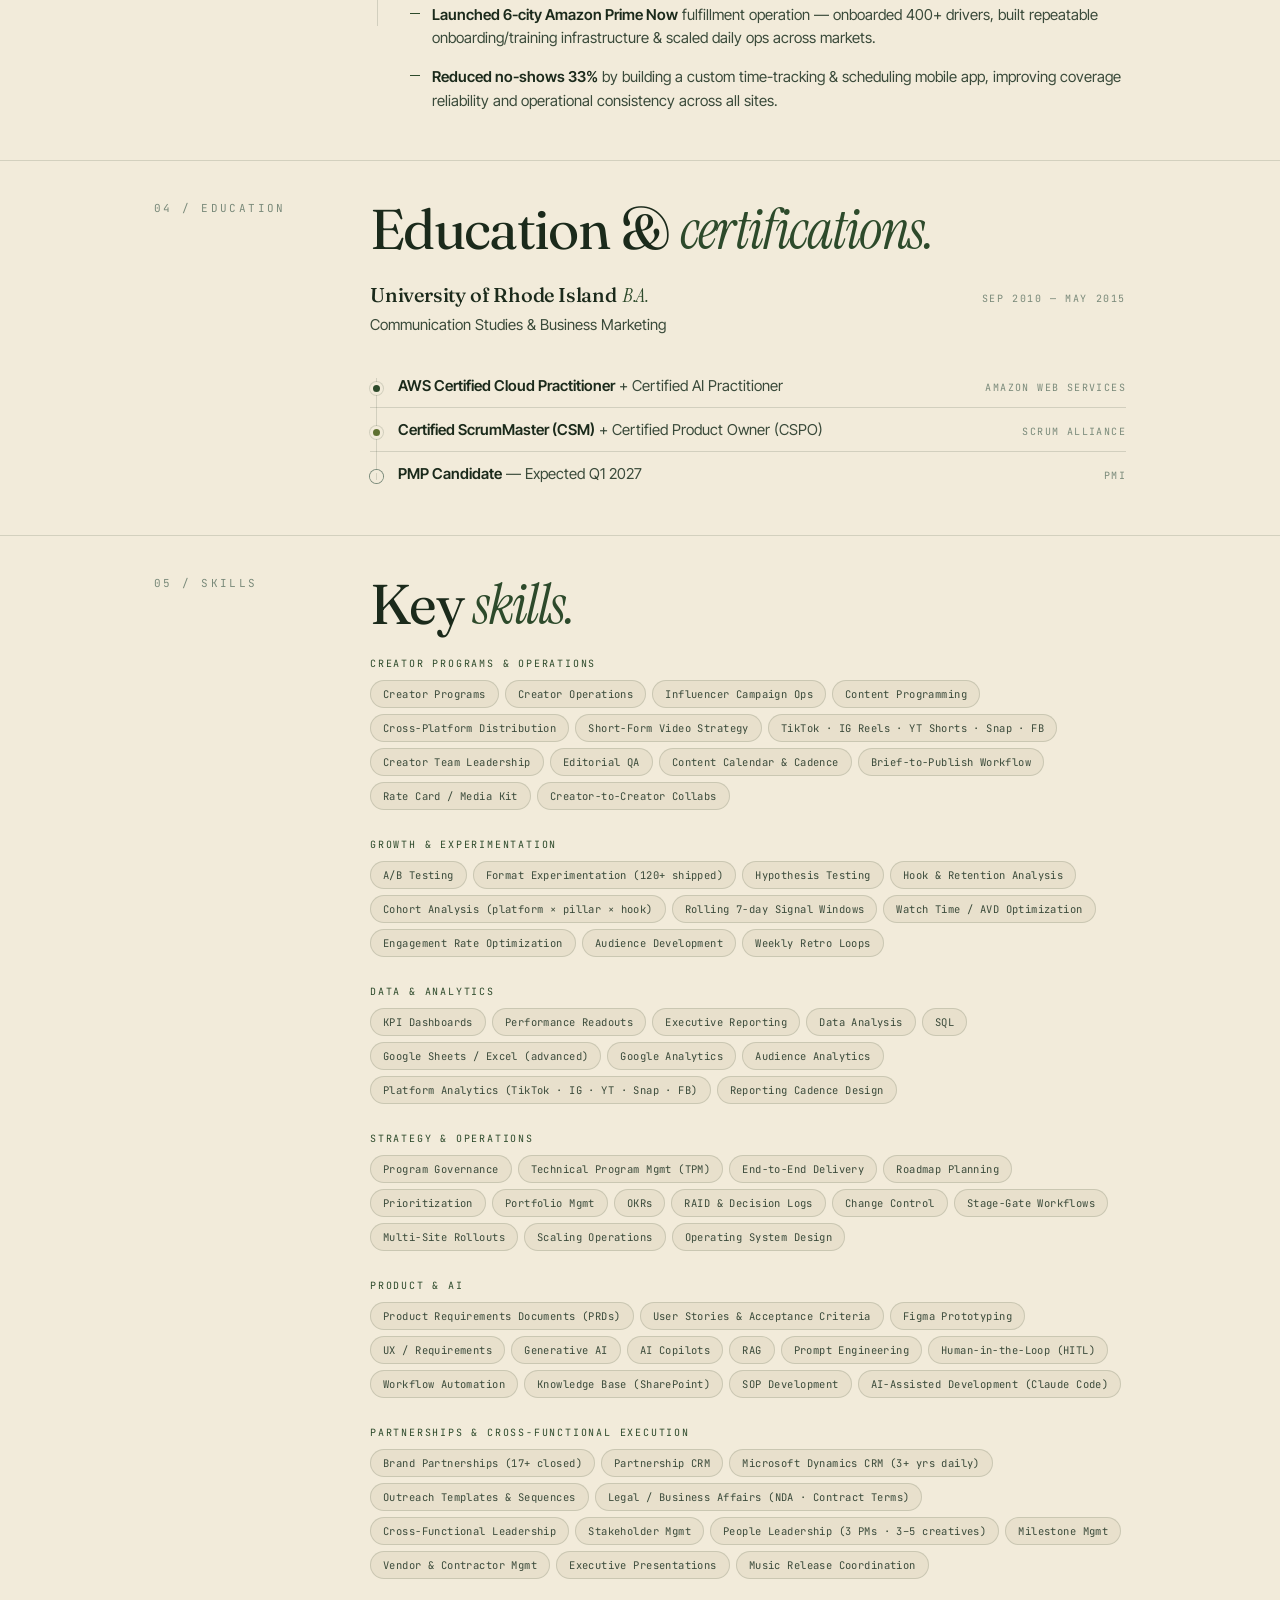
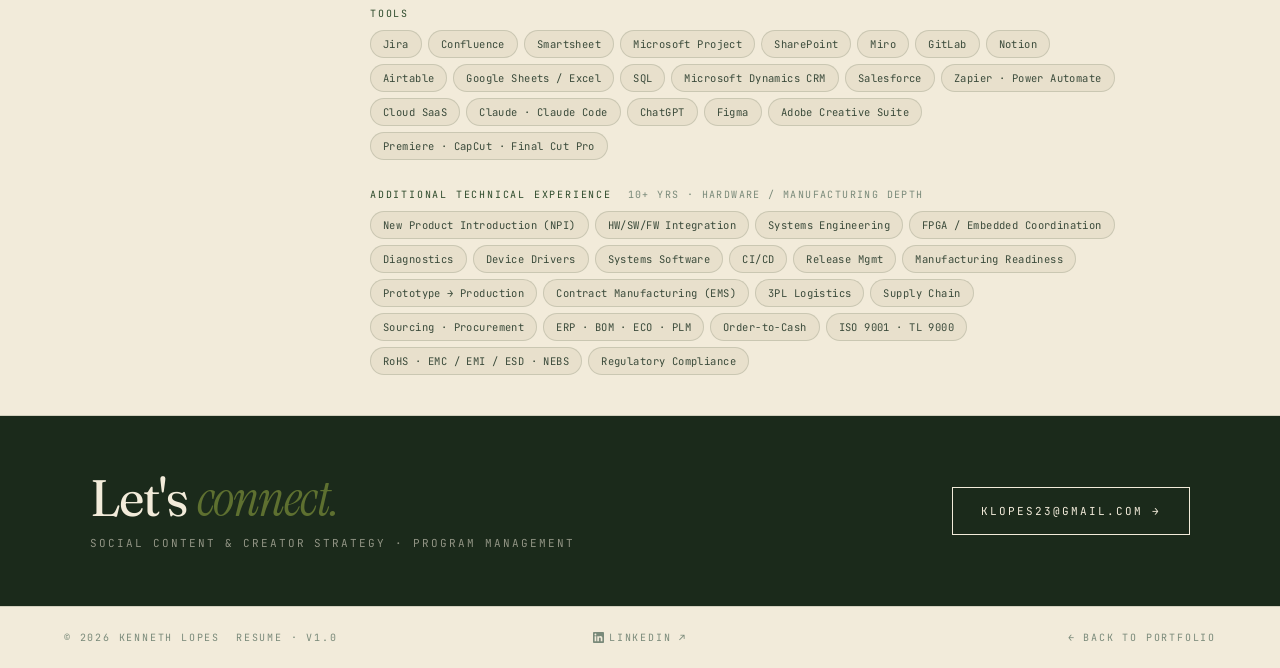
==== commit 2293e11f: "chore: drop SoundOn — just 'TikTok' everywhere Kenneth's call. Simplifies the company reference acro" ====
--- a/experience.html
+++ b/experience.html
@@ -12,18 +12,18 @@
   <link rel="manifest" href="/manifest.json" />
   <title>Kenneth Lopes — Experience · Social Content & Creator Strategy · Program Management (@nesimento_)</title>
   <link rel="stylesheet" href="/tokens.css" />
-  <meta name="description" content="Kenneth Lopes — Social Content & Creator Strategy Manager at TikTok / SoundOn (Los Angeles). Program-management background across complex technical delivery, AI enablement, and multi-site governance. Founder of The Nesi Family (@nesimento_, @nesimento) — 1M+ audience, 250M+ views, 17+ closed brand deals." />
+  <meta name="description" content="Kenneth Lopes — Social Content & Creator Strategy Manager at TikTok (Los Angeles). Program-management background across complex technical delivery, AI enablement, and multi-site governance. Founder of The Nesi Family (@nesimento_, @nesimento) — 1M+ audience, 250M+ views, 17+ closed brand deals." />
   <meta name="keywords" content="Kenneth Lopes, Nesimento, The Nesi Family, @nesimento_, @nesimento, Sr. Technical Program Manager, TPM, AI Enablement, GenAI, RAG, HITL, creator economy, creator operations, creator manager, brand partnerships, influencer marketing, content operations, TikTok creator, Instagram creator, YouTube Shorts, Snapchat Spotlight, JELEEL, Los Angeles" />
   <link rel="canonical" href="https://kennethlopes.com/experience.html" />
   <meta property="og:title" content="Kenneth Lopes — Social Content & Creator Strategy · Program Management" />
-  <meta property="og:description" content="Social Content & Creator Strategy Manager at TikTok / SoundOn. Founder of The Nesi Family (@nesimento_) — 1M+ audience, 250M+ views, 17+ closed brand deals." />
+  <meta property="og:description" content="Social Content & Creator Strategy Manager at TikTok. Founder of The Nesi Family (@nesimento_) — 1M+ audience, 250M+ views, 17+ closed brand deals." />
   <meta property="og:image" content="https://kennethlopes.com/assets/og-portfolio.jpg" />
   <meta property="og:url" content="https://kennethlopes.com/experience.html" />
   <meta property="og:site_name" content="Kenneth Lopes · The Nesi Family" />
   <meta property="og:type" content="website" />
   <meta name="twitter:card" content="summary_large_image" />
   <meta name="twitter:title" content="Kenneth Lopes — Social Content & Creator Strategy · Program Management" />
-  <meta name="twitter:description" content="Social Content & Creator Strategy at TikTok / SoundOn. @nesimento_ · 1M+ audience." />
+  <meta name="twitter:description" content="Social Content & Creator Strategy at TikTok. @nesimento_ · 1M+ audience." />
   <meta name="twitter:image" content="https://kennethlopes.com/assets/og-portfolio.jpg" />
   <link rel="icon" href="/assets/favicon.ico" />
   <!-- JSON-LD Person schema — binds Kenneth's name to every social handle so Google's Knowledge Graph
@@ -38,7 +38,7 @@
     "mainEntityOfPage": "https://kennethlopes.com/",
     "image": "https://kennethlopes.com/assets/headshot.jpg",
     "jobTitle": "Social Content & Creator Strategy Manager",
-    "description": "Social Content & Creator Strategy Manager at TikTok / SoundOn (Los Angeles). Founder of The Nesi Family (@nesimento_) — 1M+ audience, 250M+ views. Program-management background across complex technical delivery, AI enablement, and multi-site governance.",
+    "description": "Social Content & Creator Strategy Manager at TikTok (Los Angeles). Founder of The Nesi Family (@nesimento_) — 1M+ audience, 250M+ views. Program-management background across complex technical delivery, AI enablement, and multi-site governance.",
     "address": { "@type": "PostalAddress", "addressLocality": "Los Angeles", "addressRegion": "CA", "addressCountry": "US" },
     "alumniOf": { "@type": "CollegeOrUniversity", "name": "University of Rhode Island", "department": "College of Business · Communication Studies & Business Marketing" },
     "knowsAbout": [
@@ -553,7 +553,7 @@
         <em class="emphasis">Creator strategy.</em>
       </h1>
       <p class="resume-mobile-tagline">
-        Social Content &amp; Creator Strategy Manager at TikTok / SoundOn. Founder of The Nesi Family (1M+ audience, 250M+ views). Program-management background in complex technical delivery.
+        Social Content &amp; Creator Strategy Manager at TikTok. Founder of The Nesi Family (1M+ audience, 250M+ views). Program-management background in complex technical delivery.
       </p>
       <!-- v4: first download button removed — single CTA lives under the summary bullets. -->
     </div>
@@ -591,12 +591,12 @@
 
         <article class="role" data-accent="pop">
           <div class="role-head">
-            <div class="role-company">TikTok / SoundOn<em>Social Content &amp; Creator Strategy Manager.</em></div>
+            <div class="role-company">TikTok<em>Social Content &amp; Creator Strategy Manager.</em></div>
             <div class="role-dates">Oct 2026 — Present</div>
           </div>
           <ul class="role-bullets">
-            <li>Focus areas include social content strategy and growth for SoundOn's official channels across TikTok, Instagram, and YouTube — channel positioning, audience strategy, content pillars, formats, publishing strategy, experimentation, and performance analysis.</li>
-            <li>Partner across campaigns to develop reusable creator intelligence, methods, and learnings — creator insights, segmentation frameworks, selection methods, activation learnings, and campaign enablement tools that support SoundOn's artist-promotion teams.</li>
+            <li>Focus areas include social content strategy and growth for TikTok's official music channels across TikTok, Instagram, and YouTube — channel positioning, audience strategy, content pillars, formats, publishing strategy, experimentation, and performance analysis.</li>
+            <li>Partner across campaigns to develop reusable creator intelligence, methods, and learnings — creator insights, segmentation frameworks, selection methods, activation learnings, and campaign enablement tools that support TikTok's artist-promotion teams.</li>
             <li>Help develop and test YouTube content opportunities — format experimentation, production approaches, performance validation, and operating recommendations drawn from test results.</li>
             <li>Work across campaign, artist, creator, product, and operational stakeholders to turn cross-campaign learnings into repeatable workflows and operating mechanisms.</li>
           </ul>
